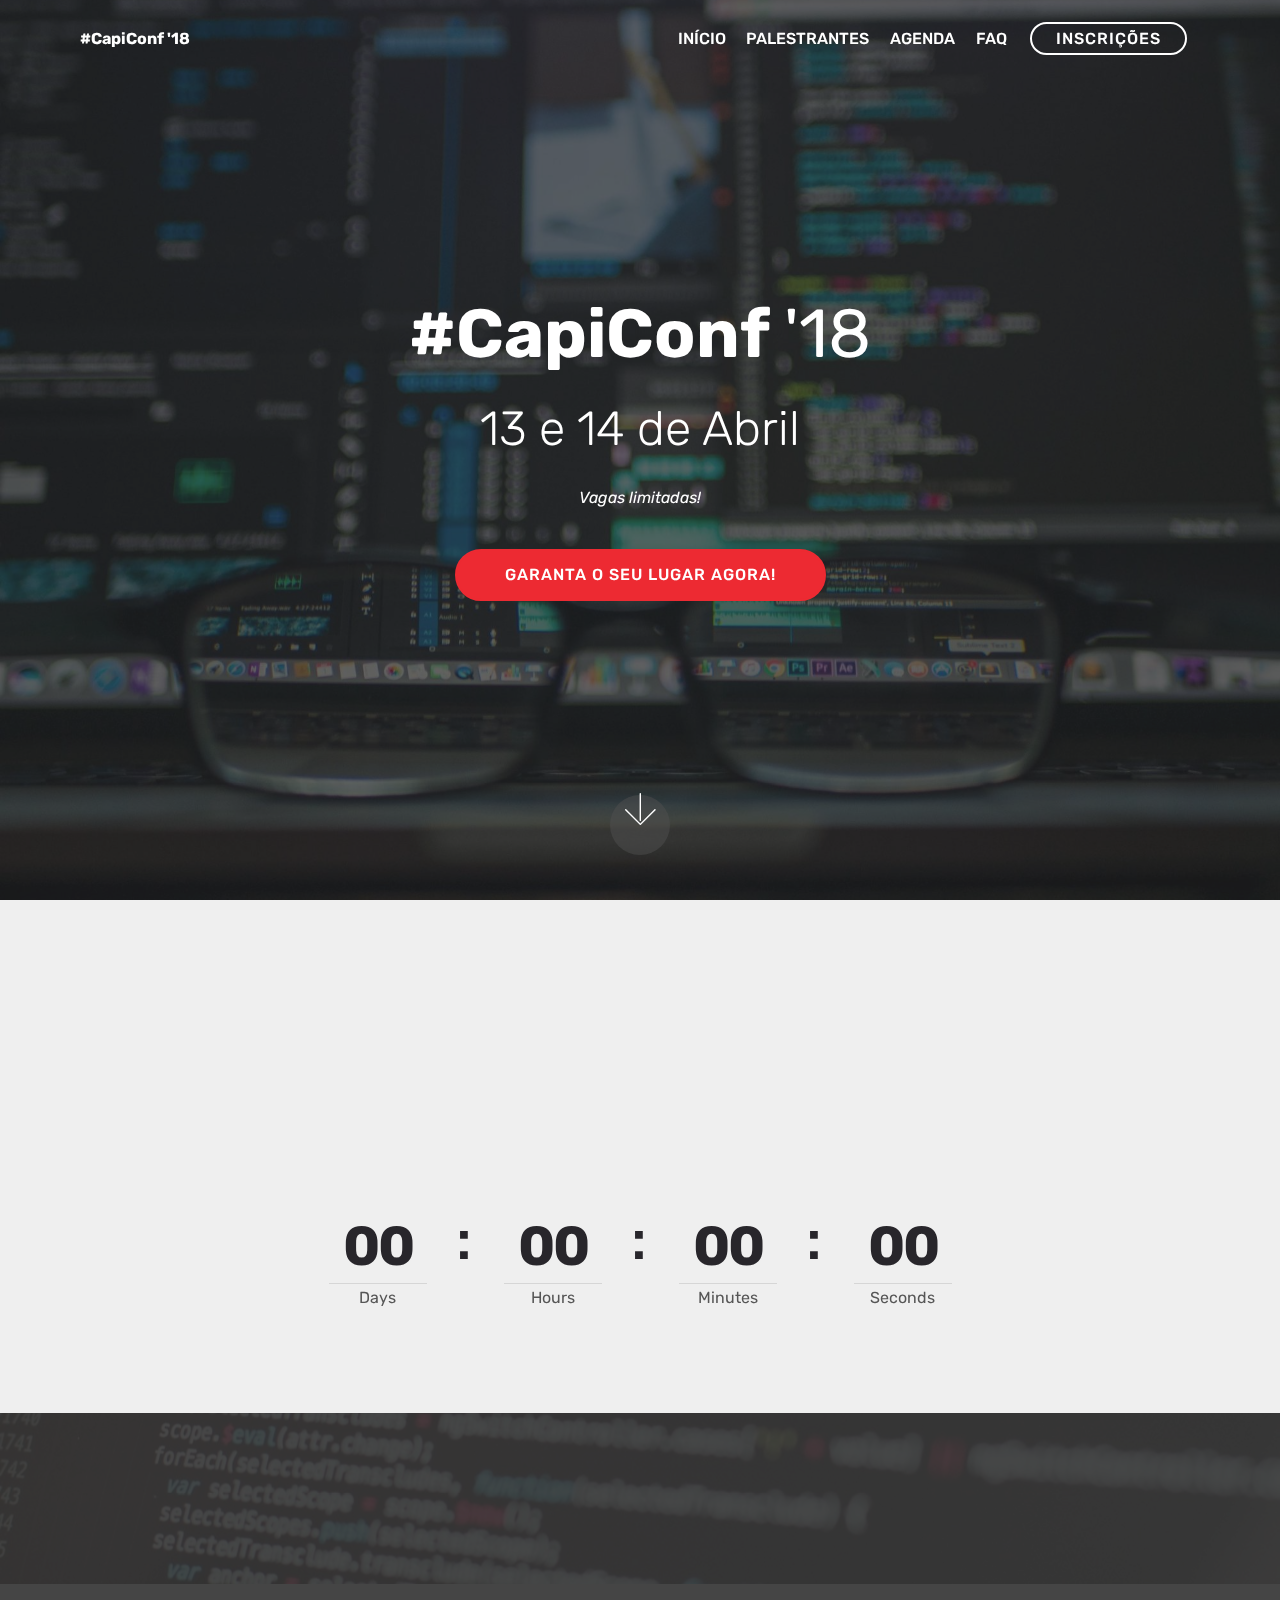
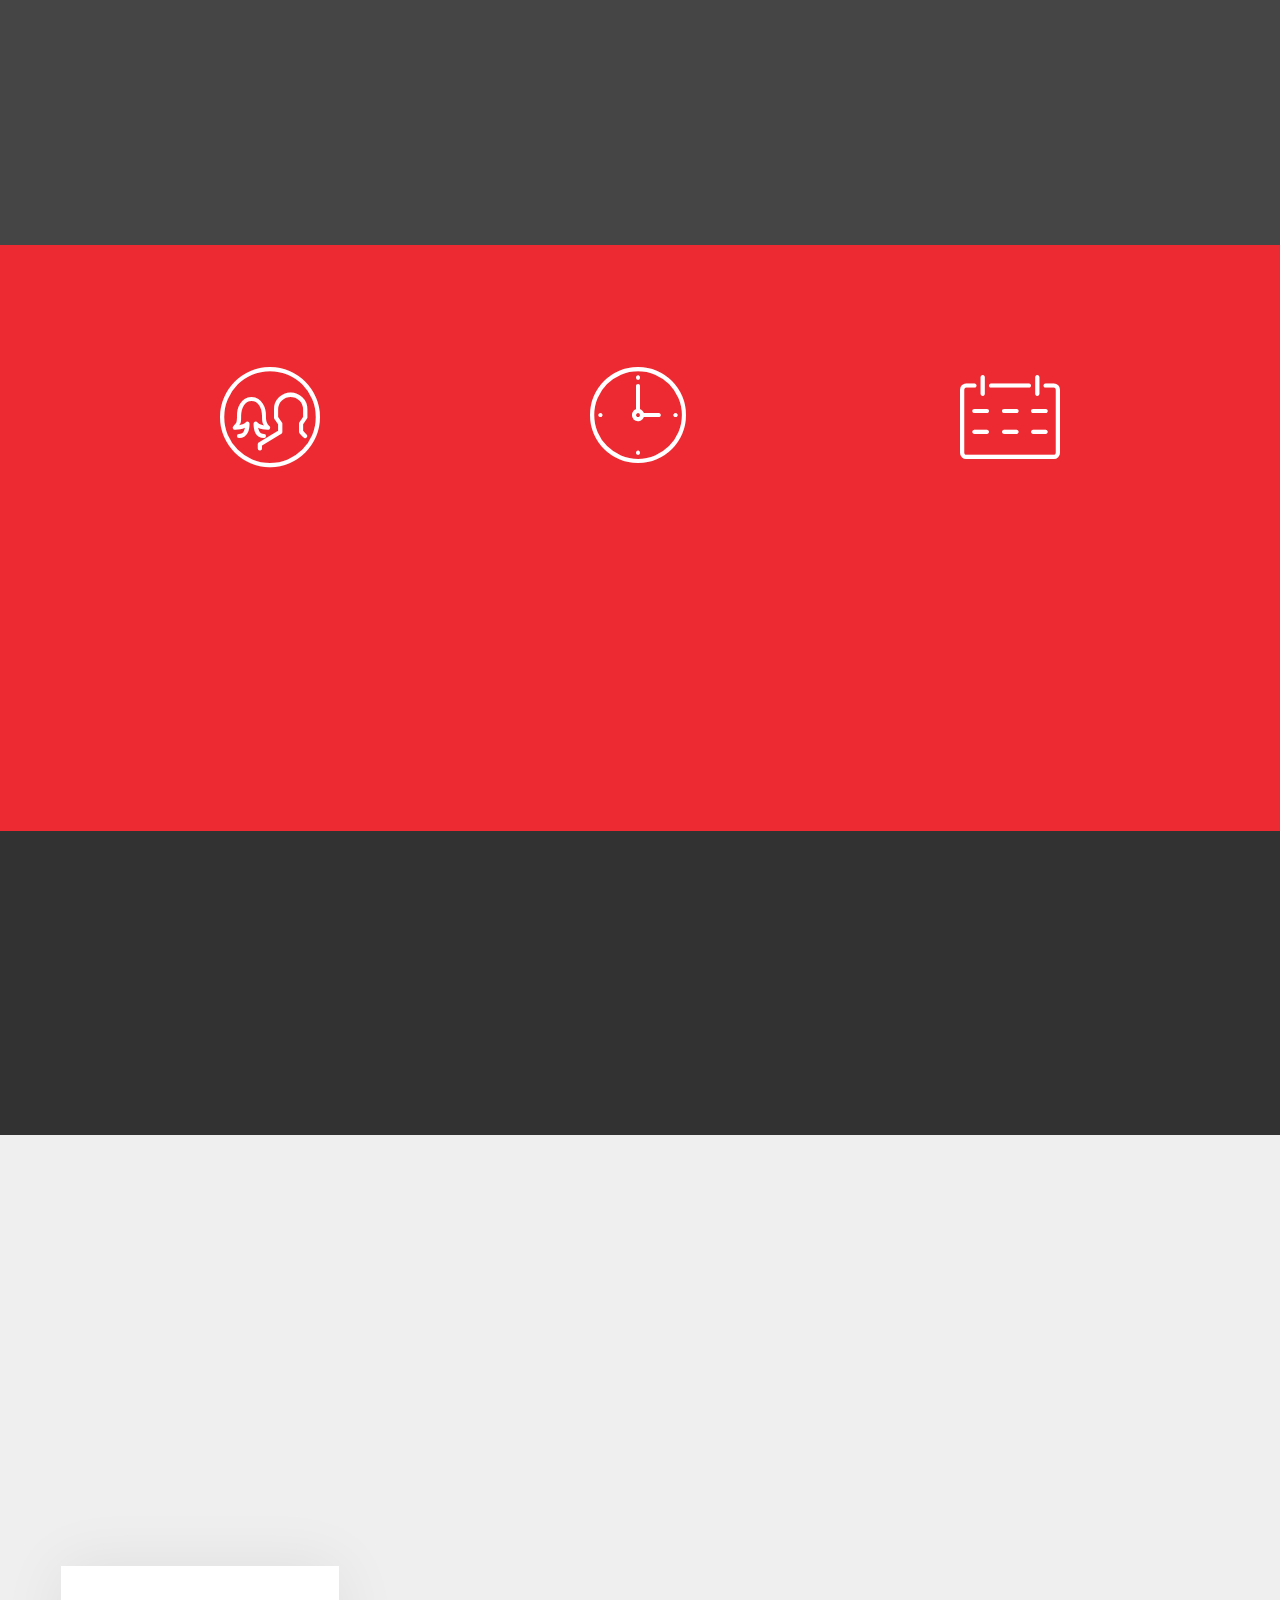
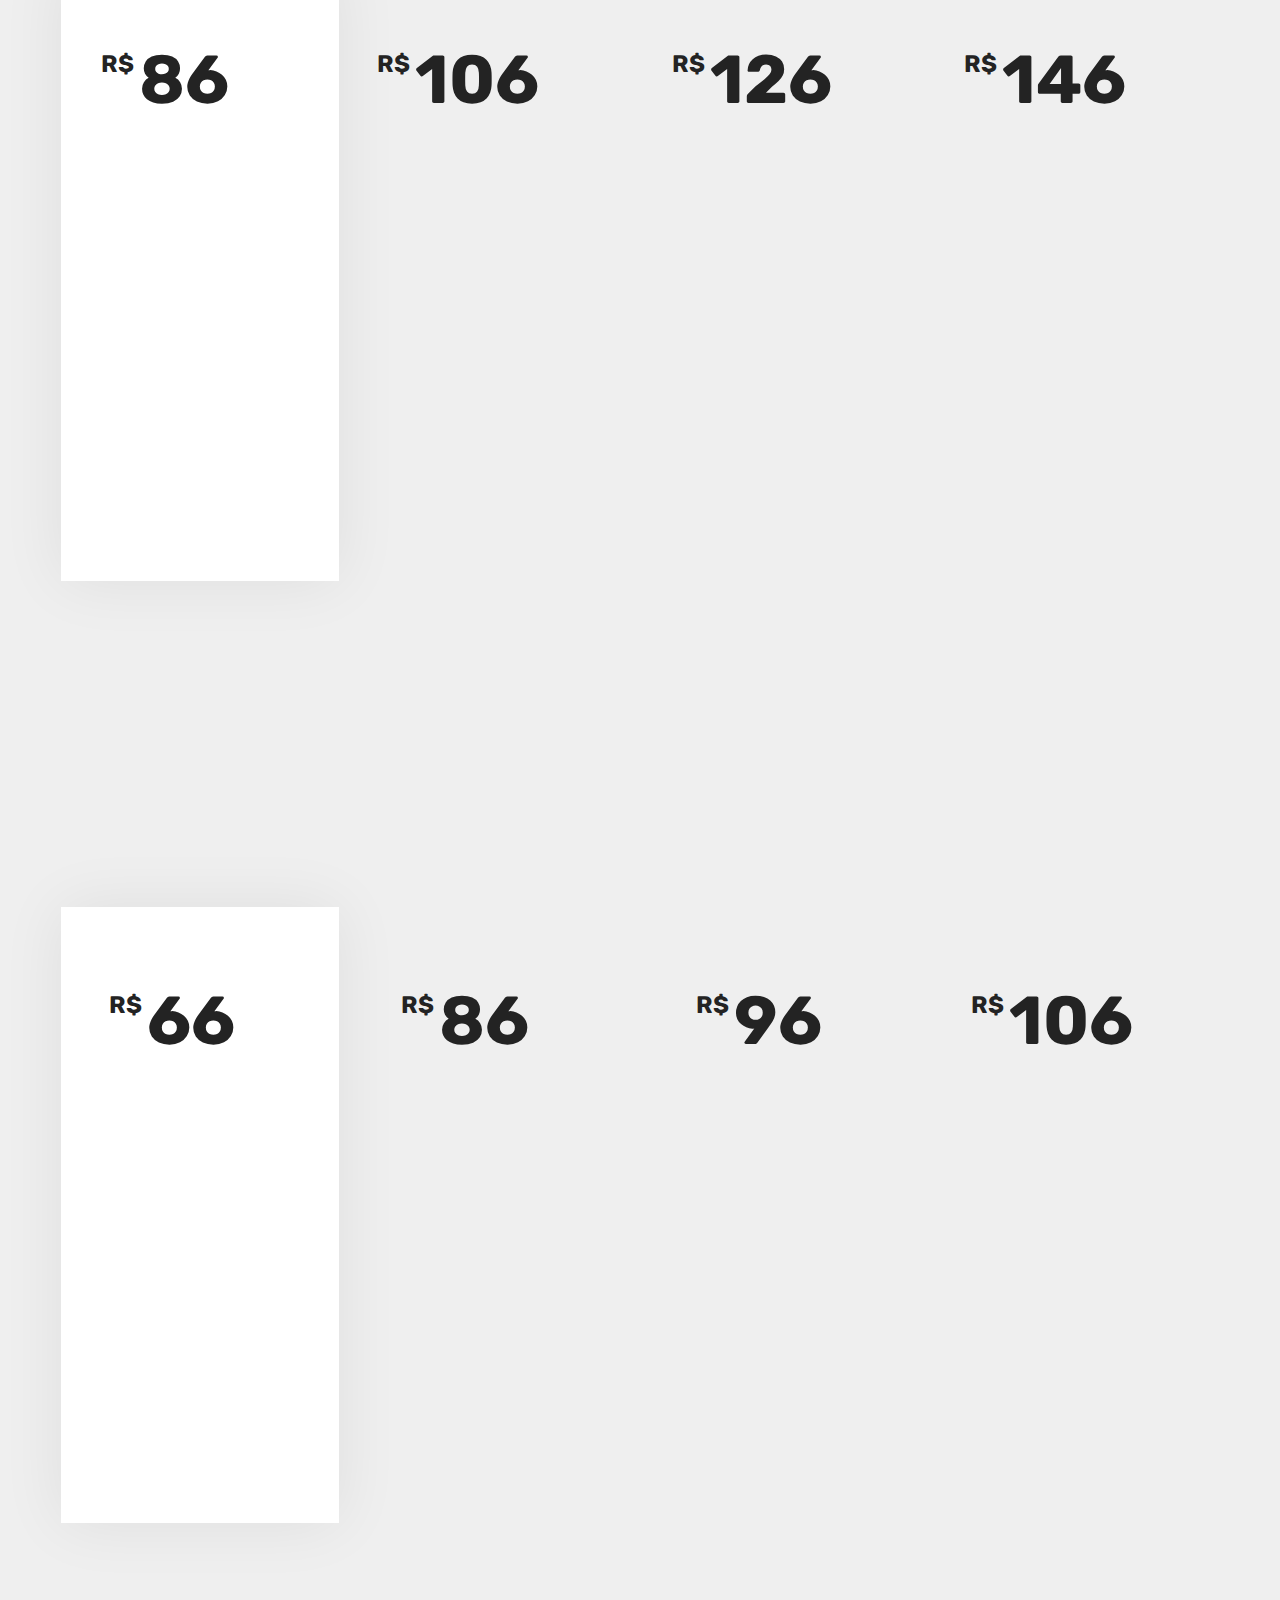
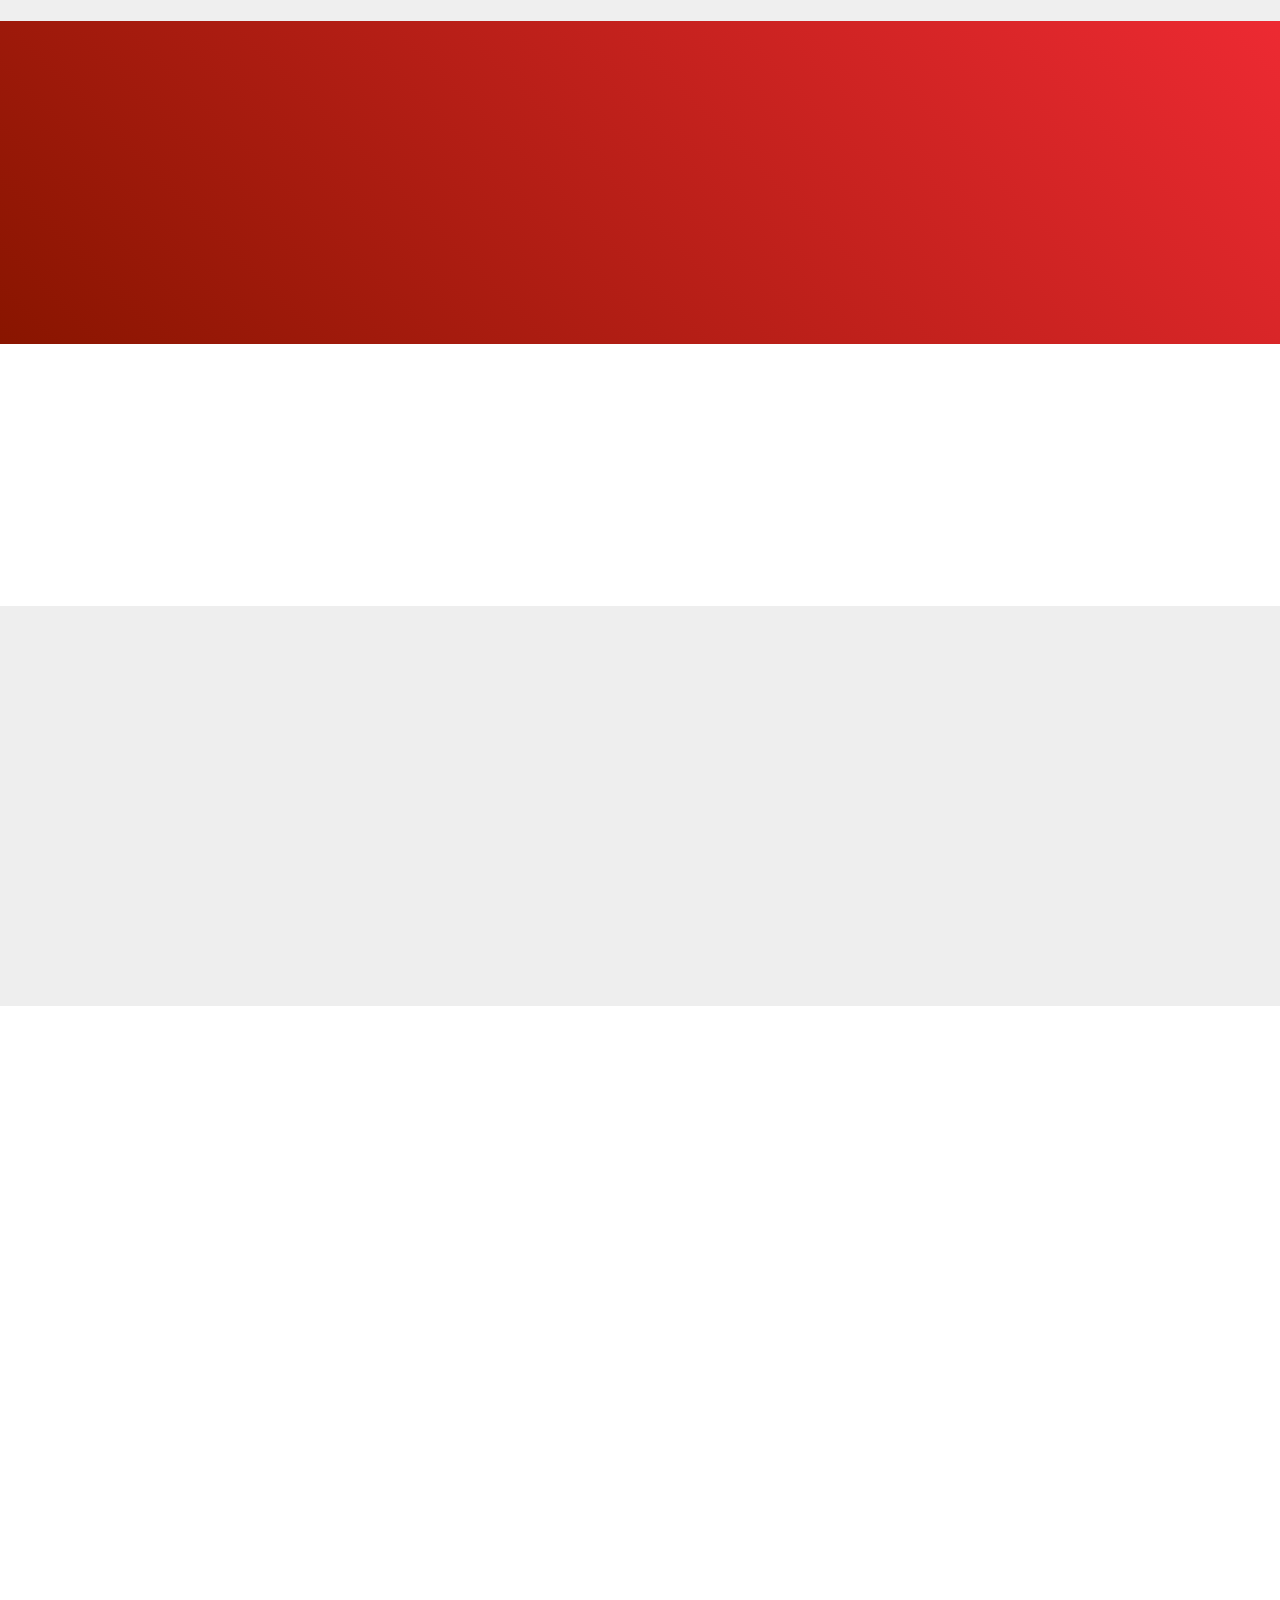
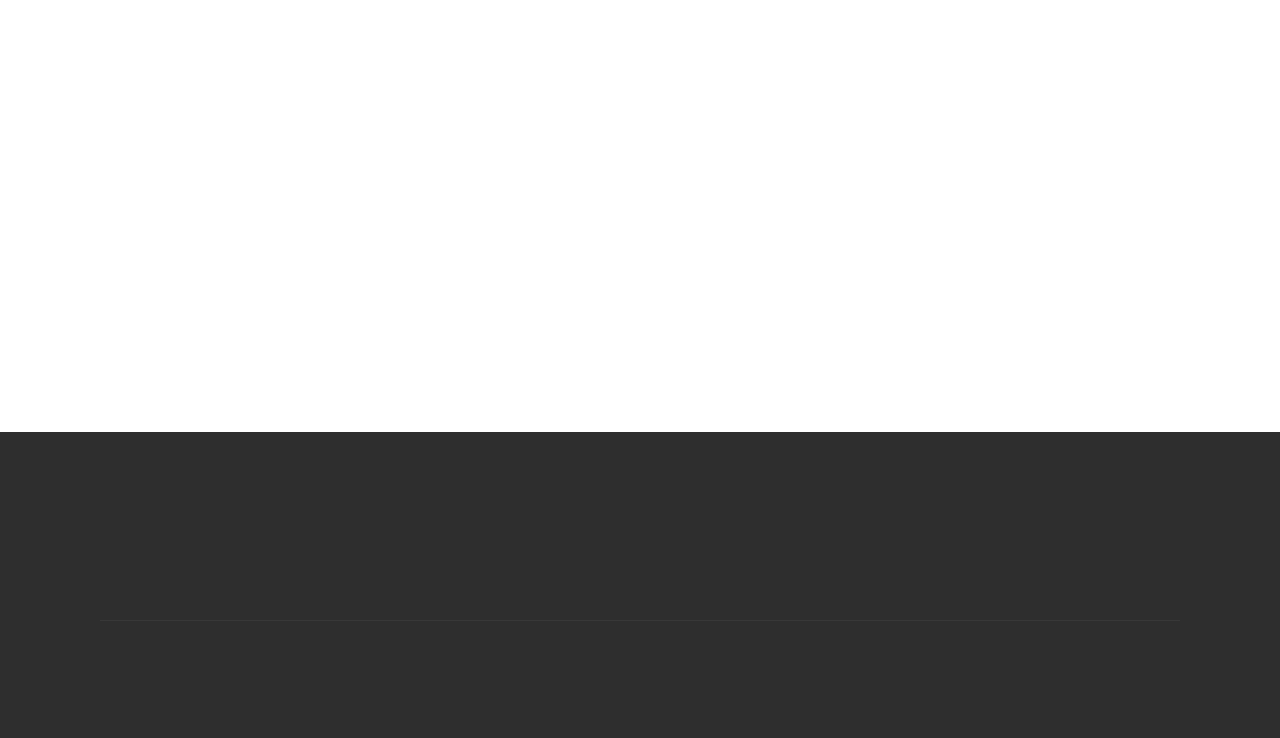
==== index.html @ 7ecebcb2 "v0" ====
<!DOCTYPE html>
<html >
<head>
  <!-- Site made with Mobirise Website Builder v4.5.4, https://mobirise.com -->
  <meta charset="UTF-8">
  <meta http-equiv="X-UA-Compatible" content="IE=edge">
  <meta name="generator" content="Mobirise v4.5.4, mobirise.com">
  <meta name="viewport" content="width=device-width, initial-scale=1, minimum-scale=1">
  <link rel="shortcut icon" href="assets/images/group-2-128x128.png" type="image/x-icon">
  <meta name="description" content="O maior encontro de desenvolvedores do Paraná.

O #CapiConf é um grande encontro de desenvolvedores e entusiastas de TI. O evento teve sua primeira edição em 2014* e desde então vem abordando os principais tópicos e temáticas de interesse das comunidades de TI.">
  <title>#CapiConf '18</title>
  <link rel="stylesheet" href="assets/web/assets/mobirise-icons/mobirise-icons.css">
  <link rel="stylesheet" href="assets/tether/tether.min.css">
  <link rel="stylesheet" href="assets/bootstrap/css/bootstrap.min.css">
  <link rel="stylesheet" href="assets/bootstrap/css/bootstrap-grid.min.css">
  <link rel="stylesheet" href="assets/bootstrap/css/bootstrap-reboot.min.css">
  <link rel="stylesheet" href="assets/dropdown/css/style.css">
  <link rel="stylesheet" href="assets/socicon/css/styles.css">
  <link rel="stylesheet" href="assets/animatecss/animate.min.css">
  <link rel="stylesheet" href="assets/theme/css/style.css">
  <link rel="stylesheet" href="assets/mobirise/css/mbr-additional.css" type="text/css">
  
  
  
</head>
<body>

<!-- Google Analytics -->
<!-- Global site tag (gtag.js) - Google Analytics -->
<script async src="https://www.googletagmanager.com/gtag/js?id=UA-92096831-1"></script>
<script>
  window.dataLayer = window.dataLayer || [];
  function gtag(){dataLayer.push(arguments);}
  gtag('js', new Date());

  gtag('config', 'UA-92096831-1');
</script>
<!-- /Google Analytics -->


<section class="menu cid-qGFRQpSacK" once="menu" id="menu1-x">

    

    <nav class="navbar navbar-expand beta-menu navbar-dropdown align-items-center navbar-fixed-top navbar-toggleable-sm bg-color transparent">
        <button class="navbar-toggler navbar-toggler-right" type="button" data-toggle="collapse" data-target="#navbarSupportedContent" aria-controls="navbarSupportedContent" aria-expanded="false" aria-label="Toggle navigation">
            <div class="hamburger">
                <span></span>
                <span></span>
                <span></span>
                <span></span>
            </div>
        </button>
        <div class="menu-logo">
            <div class="navbar-brand">
                
                <span class="navbar-caption-wrap"><a class="navbar-caption text-white display-4" href="index.html">
                        #CapiConf '18</a></span>
            </div>
        </div>
        <div class="collapse navbar-collapse" id="navbarSupportedContent">
            <ul class="navbar-nav nav-dropdown" data-app-modern-menu="true"><li class="nav-item">
                    <a class="nav-link link text-white display-4" href="index.html">
                        
                        INÍCIO</a>
                </li><li class="nav-item"><a class="nav-link link text-white display-4" href="palestrantes.html">
                        
                        PALESTRANTES</a></li><li class="nav-item"><a class="nav-link link text-white display-4" href="agenda.html">
                        
                        AGENDA</a></li><li class="nav-item"><a class="nav-link link text-white display-4" href="faq.html">
                        
                        FAQ</a></li></ul>
            <div class="navbar-buttons mbr-section-btn"><a class="btn btn-sm btn-white-outline display-4" href="index.html#content4-w">
                    
                    INSCRIÇÕES</a></div>
        </div>
    </nav>
</section>

<section class="engine"><a href="https://mobirise.co/o">bootstrap buttons</a></section><section class="cid-qGtAOF19Nb mbr-fullscreen mbr-parallax-background" id="header2-0">

    

    <div class="mbr-overlay" style="opacity: 0.7; background-color: rgb(35, 35, 35);"></div>

    <div class="container align-center">
        <div class="row justify-content-md-center">
            <div class="mbr-white col-md-10">
                <h1 class="mbr-section-title mbr-bold pb-3 mbr-fonts-style display-1">#CapiConf&nbsp;<span style="font-weight: normal;">'18</span></h1>
                <h3 class="mbr-section-subtitle align-center mbr-light pb-3 mbr-fonts-style display-2">13 e 14 de Abril</h3>
                <p class="mbr-text pb-3 mbr-fonts-style display-7"><em>Vagas limitadas!</em></p>
                <div class="mbr-section-btn"><a class="btn btn-md btn-secondary display-4" href="https://www.sympla.com.br/capiconf-18__233871" target="_blank">GARANTA O SEU LUGAR AGORA!</a></div>
            </div>
        </div>
    </div>
    <div class="mbr-arrow hidden-sm-down" aria-hidden="true">
        <a href="#next">
            <i class="mbri-down mbr-iconfont"></i>
        </a>
    </div>
</section>

<section class="countdown1 cid-qGzpA84Kud" id="countdown1-b">
    
    
    
    <div class="container ">
        <h2 class="mbr-section-title pb-3 align-center mbr-fonts-style display-2">O maior encontro de desenvolvedores  do Paraná</h2>
        <h3 class="mbr-section-subtitle align-center mbr-fonts-style display-5">O #CapiConf é um grande encontro de desenvolvedores e entusiastas de TI. O<div>evento teve sua primeira edição em 2014* e desde então vem abordando os</div><div>principais tópicos e temáticas de interesse das comunidades de TI.</div></h3>
        
    </div>
    <div class="container countdown-cont align-center">
        <div class="daysCountdown" title="Days"></div>
        <div class="hoursCountdown" title="Hours"></div> 
        <div class="minutesCountdown" title="Minutes"></div> 
        <div class="secondsCountdown" title="Seconds"></div>
        <div class="countdown pt-5 mt-2" data-due-date="2018/04/13"> 
        </div>
    </div>
</section>

<section class="header1 cid-qGC0WAw10S mbr-parallax-background" id="header1-k">

    

    <div class="mbr-overlay" style="opacity: 0.9; background-color: rgb(50, 50, 50);">
    </div>

    <div class="container">
        <div class="row justify-content-md-center">
            <div class="mbr-white col-md-10">
                <h1 class="mbr-section-title align-center mbr-bold pb-3 mbr-fonts-style display-1">
                    Conteúdo++
                </h1>
                
                <p class="mbr-text align-center pb-3 mbr-fonts-style display-5">Nos dias 13 e 14 de Abril, você vai participar de um super evento recheado de palestras com temas focados em Tecnologia, Web, Mobile, Cloud, Inteligência<br>Artificial, DevOps, IoT, Metodologias e Testes.</p>
                
            </div>
        </div>
    </div>

</section>

<section class="features8 cid-qGzpobJtEs" id="features8-6">

    

    

    <div class="container">
        <div class="media-container-row">

            <div class="card  col-12 col-md-6 col-lg-4">
                <div class="card-img">
                    <span class="mbr-iconfont mbri-users"></span>
                </div>
                <div class="card-box align-center">
                    <h4 class="card-title mbr-fonts-style display-1">
                        800</h4>
                    <p class="mbr-text mbr-fonts-style display-5">
                       Participantes</p>
                    
                </div>
            </div>

            <div class="card  col-12 col-md-6 col-lg-4">
                <div class="card-img">
                    <span class="mbr-iconfont mbri-clock"></span>
                </div>
                <div class="card-box align-center">
                    <h4 class="card-title mbr-fonts-style display-1">
                        756</h4>
                    <p class="mbr-text mbr-fonts-style display-5">
                       Minutos <br>de conteúdo</p>
                    
                </div>
            </div>

            <div class="card  col-12 col-md-6 col-lg-4">
                <div class="card-img">
                    <span class="mbr-iconfont mbri-calendar"></span>
                </div>
                <div class="card-box align-center">
                    <h4 class="card-title mbr-fonts-style display-1">
                        02</h4>
                    <p class="mbr-text mbr-fonts-style display-5">Dias</p>
                    
                </div>
            </div>

            
        </div>
    </div>
</section>

<section class="mbr-section info1 cid-qGFLfYaM9T" id="info1-t">

    

    
    <div class="container">
        <div class="row justify-content-center content-row">
            <div class="media-container-column title col-12 col-lg-7 col-md-6">
                <h3 class="mbr-section-subtitle align-left mbr-light pb-3 mbr-fonts-style display-5">Participe do C4P e seja um dos nossos</h3>
                <h2 class="align-left mbr-bold mbr-fonts-style display-2">ROCKSTARS SPEAKERS</h2>
            </div>
            <div class="media-container-column col-12 col-lg-3 col-md-4">
                <div class="mbr-section-btn align-right py-4"><a class="btn btn-primary display-4" href="http://bit.ly/capiconf-c4p-18" target="_blank">QUERO PALESTRAR</a></div>
            </div>
        </div>
    </div>
</section>

<section class="mbr-section content4 cid-qGFO2OakXW" id="content4-w">

    

    <div class="container">
        <div class="media-container-row">
            <div class="title col-12 col-md-8">
                <h2 class="align-center pb-3 mbr-fonts-style display-2">Inscreva-se</h2>
                <h3 class="mbr-section-subtitle align-center mbr-light mbr-fonts-style display-5">A inscrição garante acesso a toda conferência e coffee breaks, hospedagens e almoço não estão incluidos no preço da inscrição.</h3>
                
            </div>
        </div>
    </div>
</section>

<section class="mbr-section content4 cid-qGIZB5Z2lP" id="content4-26">

    

    <div class="container">
        <div class="media-container-row">
            <div class="title col-12 col-md-8">
                <h2 class="align-center pb-3 mbr-fonts-style display-1"><strong>Inscrições para os dois dias</strong></h2>
                
                
            </div>
        </div>
    </div>
</section>

<section class="cid-qGFNsimaWh" id="pricing-tables2-u">

    

    

    <div class="container">
        <div class="media-container-row">

            <div class="plan col-12 mx-2 my-2 justify-content-center favorite col-lg-3">
                <div class="plan-header text-center pt-5">
                    <h3 class="plan-title mbr-fonts-style display-5">
                        LOTE 00</h3>
                    <div class="plan-price">
                        <span class="price-value mbr-fonts-style display-5">R$
                        </span>
                        <span class="price-figure mbr-fonts-style display-1">
                            86</span>
                        <small class="price-term mbr-fonts-style display-7">dois dias</small>
                    </div>
                </div>
                <div class="plan-body">
                    <div class="plan-list align-center">
                        <ul class="list-group list-group-flush mbr-fonts-style display-7">
                            <li class="list-group-item"><span style="background-color: transparent; font-size: 1rem;"><em>15/01 até 15/02</em></span></li><li class="list-group-item"><span style="background-color: transparent; font-size: 1rem;"><strong>A inscrição inclui</strong></span></li><li class="list-group-item"><span style="background-color: transparent; font-size: 1rem;">Camiseta do evento</span></li><li class="list-group-item">4 Coffee breaks</li><li class="list-group-item">Certificado de participação</li><li class="list-group-item">Participação no sorteio de brides</li>
                        </ul>
                    </div>
                    <div class="mbr-section-btn text-center py-4 pb-5"><a href="https://www.sympla.com.br/capiconf-18__233871" class="btn btn-primary display-4">FAZER INSCRIÇÃO</a></div>
                </div>
            </div>

            <div class="plan col-12 mx-2 my-2 justify-content-center col-lg-3">
                <div class="plan-header text-center pt-5">
                    <h3 class="plan-title mbr-fonts-style display-5">
                        LOTE 01</h3>
                    <div class="plan-price">
                        <span class="price-value mbr-fonts-style display-5">R$
                        </span>
                        <span class="price-figure mbr-fonts-style display-1">
                            106</span>
                        <small class="price-term mbr-fonts-style display-7">
                            dois dias</small>
                    </div>
                </div>
                <div class="plan-body">
                    <div class="plan-list align-center">
                        <ul class="list-group list-group-flush mbr-fonts-style display-7">
                            <li class="list-group-item"><span style="background-color: transparent; color: rgb(50, 50, 50); font-size: 1rem;"><em>16/02 até 15/03</em></span></li><li class="list-group-item"><span style="background-color: transparent; color: rgb(50, 50, 50); font-size: 1rem;"><strong>A inscrição inclui</strong></span></li><li class="list-group-item"><span style="background-color: transparent; color: rgb(50, 50, 50); font-size: 1rem;">Camiseta do evento</span></li><li class="list-group-item">4 Coffee breaks</li><li class="list-group-item">Certificado de participação</li><li class="list-group-item">Participação no sorteio de brides</li>
                        </ul>
                    </div>
                    <div class="mbr-section-btn text-center py-4 pb-5"><a href="https://www.sympla.com.br/capiconf-18__233871" class="btn btn-primary-outline display-4">FAZER INSCRIÇÃO</a></div>
                </div>
            </div>

            <div class="plan col-12 mx-2 my-2 justify-content-center col-lg-3">
                <div class="plan-header text-center pt-5">
                    <h3 class="plan-title mbr-fonts-style display-5">
                        LOTE 02</h3>
                    <div class="plan-price">
                        <span class="price-value mbr-fonts-style display-5">R$
                        </span>
                        <span class="price-figure mbr-fonts-style display-1">
                            126</span>
                        <small class="price-term mbr-fonts-style display-7">dois dias</small>
                    </div>
                </div>
                <div class="plan-body">
                    <div class="plan-list align-center">
                        <ul class="list-group list-group-flush mbr-fonts-style display-7">
                            <li class="list-group-item"><span style="background-color: transparent; color: rgb(50, 50, 50); font-size: 1rem;"><em>16/03 até 31/03</em></span></li><li class="list-group-item"><span style="background-color: transparent; color: rgb(50, 50, 50); font-size: 1rem;"><strong>A inscrição inclui</strong></span></li><li class="list-group-item"><span style="background-color: transparent; color: rgb(50, 50, 50); font-size: 1rem;">Camiseta do evento</span></li><li class="list-group-item"><span style="background-color: transparent; color: rgb(50, 50, 50); font-size: 1rem;">4 Coffee breaks</span></li><li class="list-group-item">Certificado de participação</li><li class="list-group-item">Participação no sorteio de brides</li>
                        </ul>
                    </div>
                    <div class="mbr-section-btn text-center py-4 pb-5"><a href="https://www.sympla.com.br/capiconf-18__233871" class="btn btn-primary-outline display-4">FAZER INSCRIÇÃO</a></div>
                </div>
            </div>

            <div class="plan col-12 mx-2 my-2 justify-content-center col-lg-3">
                <div class="plan-header text-center pt-5">
                    <h3 class="plan-title mbr-fonts-style display-5">ÚLTIMO LOTE</h3>
                    <div class="plan-price">
                        <span class="price-value mbr-fonts-style display-5">R$
                        </span>
                        <span class="price-figure mbr-fonts-style display-1">
                            146</span>
                        <small class="price-term mbr-fonts-style display-7">dois dias</small>
                    </div>
                </div>
                <div class="plan-body">
                    <div class="plan-list align-center">
                        <ul class="list-group list-group-flush mbr-fonts-style display-7">
                            <li class="list-group-item"><span style="background-color: transparent; color: rgb(50, 50, 50); font-size: 1rem;"><em>01/04 até 06/04</em></span></li><li class="list-group-item"><span style="background-color: transparent; color: rgb(50, 50, 50); font-size: 1rem;"><strong>A inscrição inclui</strong></span></li><li class="list-group-item"><span style="background-color: transparent; color: rgb(50, 50, 50); font-size: 1rem;">Camiseta do evento</span></li><li class="list-group-item">4 Coffee breaks</li>
                            <li class="list-group-item">Certificado de participação</li>
                            <li class="list-group-item">Participação no sorteio de brides</li>
                        </ul>
                    </div>
                    <div class="mbr-section-btn text-center py-4 pb-5"><a href="https://www.sympla.com.br/capiconf-18__233871" class="btn btn-primary-outline display-4">FAZER INSCRIÇÃO</a></div>
                </div>
            </div>

        </div>
    </div>
</section>

<section class="mbr-section content4 cid-qGJ0VDVA50" id="content4-27">

    

    <div class="container">
        <div class="media-container-row">
            <div class="title col-12 col-md-8">
                <h2 class="align-center pb-3 mbr-fonts-style display-1"><strong>Inscrições um único dia</strong></h2>
                
                
            </div>
        </div>
    </div>
</section>

<section class="cid-qGJ1idwjav" id="pricing-tables2-28">

    

    

    <div class="container">
        <div class="media-container-row">

            <div class="plan col-12 mx-2 my-2 justify-content-center favorite col-lg-3">
                <div class="plan-header text-center pt-5">
                    <h3 class="plan-title mbr-fonts-style display-5">
                        LOTE 00</h3>
                    <div class="plan-price">
                        <span class="price-value mbr-fonts-style display-5">R$
                        </span>
                        <span class="price-figure mbr-fonts-style display-1">
                            66</span>
                        <small class="price-term mbr-fonts-style display-7">por dia</small>
                    </div>
                </div>
                <div class="plan-body">
                    <div class="plan-list align-center">
                        <ul class="list-group list-group-flush mbr-fonts-style display-7">
                            <li class="list-group-item"><span style="background-color: transparent; font-size: 1rem;"><em>15/01 até 15/02</em></span></li><li class="list-group-item"><span style="background-color: transparent; font-size: 1rem;"><strong>A inscrição inclui</strong></span></li><li class="list-group-item"><span style="background-color: transparent; font-size: 1rem;">Camiseta do evento</span></li><li class="list-group-item">4 Coffee breaks</li><li class="list-group-item">Certificado de participação</li><li class="list-group-item">Participação no sorteio de brides</li>
                        </ul>
                    </div>
                    <div class="mbr-section-btn text-center py-4 pb-5"><a href="https://www.sympla.com.br/capiconf-18__233871" class="btn btn-primary display-4">FAZER INSCRIÇÃO</a></div>
                </div>
            </div>

            <div class="plan col-12 mx-2 my-2 justify-content-center col-lg-3">
                <div class="plan-header text-center pt-5">
                    <h3 class="plan-title mbr-fonts-style display-5">
                        LOTE 01</h3>
                    <div class="plan-price">
                        <span class="price-value mbr-fonts-style display-5">R$
                        </span>
                        <span class="price-figure mbr-fonts-style display-1">
                            86</span>
                        <small class="price-term mbr-fonts-style display-7">
                            por dia</small>
                    </div>
                </div>
                <div class="plan-body">
                    <div class="plan-list align-center">
                        <ul class="list-group list-group-flush mbr-fonts-style display-7">
                            <li class="list-group-item"><span style="background-color: transparent; color: rgb(50, 50, 50); font-size: 1rem;"><em>16/02 até 15/03</em></span></li><li class="list-group-item"><span style="background-color: transparent; color: rgb(50, 50, 50); font-size: 1rem;"><strong>A inscrição inclui</strong></span></li><li class="list-group-item"><span style="background-color: transparent; color: rgb(50, 50, 50); font-size: 1rem;">Camiseta do evento</span></li><li class="list-group-item">4 Coffee breaks</li><li class="list-group-item">Certificado de participação</li><li class="list-group-item">Participação no sorteio de brides</li>
                        </ul>
                    </div>
                    <div class="mbr-section-btn text-center py-4 pb-5"><a href="https://www.sympla.com.br/capiconf-18__233871" class="btn btn-primary-outline display-4">FAZER INSCRIÇÃO</a></div>
                </div>
            </div>

            <div class="plan col-12 mx-2 my-2 justify-content-center col-lg-3">
                <div class="plan-header text-center pt-5">
                    <h3 class="plan-title mbr-fonts-style display-5">
                        LOTE 02</h3>
                    <div class="plan-price">
                        <span class="price-value mbr-fonts-style display-5">R$
                        </span>
                        <span class="price-figure mbr-fonts-style display-1">
                            96</span>
                        <small class="price-term mbr-fonts-style display-7">por dia</small>
                    </div>
                </div>
                <div class="plan-body">
                    <div class="plan-list align-center">
                        <ul class="list-group list-group-flush mbr-fonts-style display-7">
                            <li class="list-group-item"><span style="background-color: transparent; color: rgb(50, 50, 50); font-size: 1rem;"><em>16/03 até 31/03</em></span></li><li class="list-group-item"><span style="background-color: transparent; color: rgb(50, 50, 50); font-size: 1rem;"><strong>A inscrição inclui</strong></span></li><li class="list-group-item"><span style="background-color: transparent; color: rgb(50, 50, 50); font-size: 1rem;">Camiseta do evento</span></li><li class="list-group-item"><span style="background-color: transparent; color: rgb(50, 50, 50); font-size: 1rem;">4 Coffee breaks</span></li><li class="list-group-item">Certificado de participação</li><li class="list-group-item">Participação no sorteio de brides</li>
                        </ul>
                    </div>
                    <div class="mbr-section-btn text-center py-4 pb-5"><a href="https://www.sympla.com.br/capiconf-18__233871" class="btn btn-primary-outline display-4">FAZER INSCRIÇÃO</a></div>
                </div>
            </div>

            <div class="plan col-12 mx-2 my-2 justify-content-center col-lg-3">
                <div class="plan-header text-center pt-5">
                    <h3 class="plan-title mbr-fonts-style display-5">
                        ÚLTIMO LOTE</h3>
                    <div class="plan-price">
                        <span class="price-value mbr-fonts-style display-5">R$
                        </span>
                        <span class="price-figure mbr-fonts-style display-1">
                            106</span>
                        <small class="price-term mbr-fonts-style display-7">por dia</small>
                    </div>
                </div>
                <div class="plan-body">
                    <div class="plan-list align-center">
                        <ul class="list-group list-group-flush mbr-fonts-style display-7">
                            <li class="list-group-item"><span style="background-color: transparent; color: rgb(50, 50, 50); font-size: 1rem;"><em>01/04 até 06/04</em></span></li><li class="list-group-item"><span style="background-color: transparent; color: rgb(50, 50, 50); font-size: 1rem;"><strong>A inscrição inclui</strong></span></li><li class="list-group-item"><span style="background-color: transparent; color: rgb(50, 50, 50); font-size: 1rem;">Camiseta do evento</span></li><li class="list-group-item">4 Coffee breaks</li>
                            <li class="list-group-item">Certificado de participação</li>
                            <li class="list-group-item">Participação no sorteio de brides</li>
                        </ul>
                    </div>
                    <div class="mbr-section-btn text-center py-4 pb-5"><a href="https://www.sympla.com.br/capiconf-18__233871" class="btn btn-primary-outline display-4">FAZER INSCRIÇÃO</a></div>
                </div>
            </div>

        </div>
    </div>
</section>

<section class="mbr-section info2 cid-qGJ1MqdQSp" id="info2-29">

    

    

    <div class="container">
        <div class="row main justify-content-center">
            <div class="media-container-column col-12 col-lg-3 col-md-4">
                <div class="mbr-section-btn align-left py-4"><a class="btn btn-white-outline display-4" href="mailto:capivaracodes@gmail.com">
                    
                    ENTRE EM CONTATO</a></div>
            </div>
            <div class="media-container-column title col-12 col-lg-7 col-md-6">
                <h2 class="align-right mbr-bold mbr-white pb-3 mbr-fonts-style display-2">DESCONTO NA INSCRIÇÃO</h2>
                <h3 class="mbr-section-subtitle align-right mbr-light mbr-white mbr-fonts-style display-5">Entre em contato para descontos em inscrições em grupo (mais que 10) ou parcerias com comunidades.&nbsp;</h3>
            </div>
        </div>
    </div>
</section>

<section class="mbr-section content4 cid-qGC2dKqJSJ" id="content4-o">

    

    <div class="container">
        <div class="media-container-row">
            <div class="title col-12 col-md-8">
                <h2 class="align-center pb-3 mbr-fonts-style display-2">
                    Localização</h2>
                <h3 class="mbr-section-subtitle align-center mbr-light mbr-fonts-style display-5">
                    A conferencia vai ser realizada no auditório principal da FESP, localizado na Rua Dr. Faivre, 141</h3>
                
            </div>
        </div>
    </div>
</section>

<section class="map1 cid-qGzpOlnqCf" id="map1-e">

     

    <div class="google-map"><iframe frameborder="0" style="border:0" src="https://www.google.com/maps/embed/v1/place?key=AIzaSyA0Dx_boXQiwvdz8sJHoYeZNVTdoWONYkU&amp;q=place_id:ChIJzfqoJj7k3JQR-3bSh6W4FI0" allowfullscreen=""></iframe></div>
</section>

<section class="mbr-section content4 cid-qGC2hRwwMH" id="content4-p">

    

    <div class="container">
        <div class="media-container-row">
            <div class="title col-12 col-md-8">
                <h2 class="align-center pb-3 mbr-fonts-style display-2">Patrocinadores</h2>
                <h3 class="mbr-section-subtitle align-center mbr-light mbr-fonts-style display-5">
                    Empresas, comunidades e organizações <br>que apoiam o #CapiConf '18</h3>
                
            </div>
        </div>
    </div>
</section>

<section class="mbr-section content4 cid-qGFJYoLHHM" id="content4-s">

    

    <div class="container">
        <div class="media-container-row">
            <div class="title col-12 col-md-8">
                <h2 class="align-center pb-3 mbr-fonts-style display-2">
                    Gold</h2>
                
                
            </div>
        </div>
    </div>
</section>

<section class="features17 cid-qGC2sKce0y" id="features17-q">
    
    

    
    <div class="container-fluid">
        <div class="media-container-row">
            <div class="card p-3 col-12 col-md-6">
                <div class="card-wrapper">
                    <div class="card-img">
                        <a href="http://www.fesppr.edu.br/grupofesp/" target="_blank"><img src="assets/images/fesp-1240x860.jpg" alt="Mobirise" title=""></a>
                    </div>
                    <div class="card-box">
                        
                        
                    </div>
                </div>
            </div>

            

            

            
            
            
        </div>
    </div>
</section>

<section class="mbr-section content8 cid-qGC2vpSkKk" id="content8-r">

    

    <div class="container">
        <div class="media-container-row title">
            <div class="col-12 col-md-8">
                <div class="mbr-section-btn align-center"><a class="btn btn-primary display-4" href="http://bit.ly/apoiar-capiconf-18" target="_blank">QUERO APOIAR O EVENTO</a></div>
            </div>
        </div>
    </div>
</section>

<section class="cid-qGG3DWCQJU" id="footer1-1e">

    

    

    <div class="container">
        <div class="media-container-row content text-white">
            <div class="col-12 col-md-3">
                <div class="media-wrap">
                    
                        <img src="assets/images/logo-capi-conf-362x220.png" alt="Mobirise" title="">
                    
                </div>
            </div>
            <div class="col-12 col-md-3 mbr-fonts-style display-7">
                <h5 class="pb-3">#CapiConf '18</h5>
                <p class="mbr-text"><a href="page1.html" class="text-danger">FAQ</a><br><a href="page2.html" class="text-danger">Código de Conduta</a><br></p>
            </div>
            <div class="col-12 col-md-3 mbr-fonts-style display-7">
                <h5 class="pb-3">
                    Contato</h5>
                <p class="mbr-text"><a href="page1.html#form1-16" class="text-danger">capivaracodes@gmail.com</a></p>
            </div>
            <div class="col-12 col-md-3 mbr-fonts-style display-7">
                <h5 class="pb-3">
                    Parceiros</h5>
                <p class="mbr-text"><a href="http://bit.ly/apoiar-capiconf-18" target="_blank" class="text-danger">Media Kit</a></p>
            </div>
        </div>
        <div class="footer-lower">
            <div class="media-container-row">
                <div class="col-sm-12">
                    <hr>
                </div>
            </div>
            <div class="media-container-row mbr-white">
                <div class="col-sm-6 copyright">
                    <p class="mbr-text mbr-fonts-style display-7">
                        © Copyright 2018 #CapiConf - All Rights Reserved
                    </p>
                </div>
                <div class="col-md-6">
                    <div class="social-list align-right">
                        <div class="soc-item">
                            <a href="https://twitter.com/capiconf" target="_blank">
                                <span class="mbr-iconfont mbr-iconfont-social socicon-twitter socicon"></span>
                            </a>
                        </div>
                        <div class="soc-item">
                            <a href="https://www.facebook.com/CapiConf/" target="_blank">
                                <span class="mbr-iconfont mbr-iconfont-social socicon-facebook socicon"></span>
                            </a>
                        </div>
                        <div class="soc-item">
                            <a href="https://www.meetup.com/pt-BR/OpenDevCommunity/" target="_blank">
                                <span class="mbr-iconfont mbr-iconfont-social socicon-meetup socicon"></span>
                            </a>
                        </div>
                        
                        
                        
                    </div>
                </div>
            </div>
        </div>
    </div>
</section>


  <script src="assets/web/assets/jquery/jquery.min.js"></script>
  <script src="assets/popper/popper.min.js"></script>
  <script src="assets/tether/tether.min.js"></script>
  <script src="assets/bootstrap/js/bootstrap.min.js"></script>
  <script src="assets/smoothscroll/smooth-scroll.js"></script>
  <script src="assets/dropdown/js/script.min.js"></script>
  <script src="assets/viewportchecker/jquery.viewportchecker.js"></script>
  <script src="assets/parallax/jarallax.min.js"></script>
  <script src="assets/countdown/jquery.countdown.min.js"></script>
  <script src="assets/touchswipe/jquery.touch-swipe.min.js"></script>
  <script src="assets/theme/js/script.js"></script>
  
  
  <input name="animation" type="hidden">
  </body>
</html>
---- assets/web/assets/mobirise-icons/mobirise-icons.css ----
@font-face {
  font-family: 'MobiriseIcons';
  src:  url('mobirise-icons.eot?spat4u');
  src:  url('mobirise-icons.eot?spat4u#iefix') format('embedded-opentype'),
    url('mobirise-icons.ttf?spat4u') format('truetype'),
    url('mobirise-icons.woff?spat4u') format('woff'),
    url('mobirise-icons.svg?spat4u#MobiriseIcons') format('svg');
  font-weight: normal;
  font-style: normal;
}

[class^="mbri-"], [class*=" mbri-"] {
  /* use !important to prevent issues with browser extensions that change fonts */
  font-family: MobiriseIcons !important;
  speak: none;
  font-style: normal;
  font-weight: normal;
  font-variant: normal;
  text-transform: none;
  line-height: 1;

  /* Better Font Rendering =========== */
  -webkit-font-smoothing: antialiased;
  -moz-osx-font-smoothing: grayscale;
}

.mbri-add-submenu:before {
  content: "\e900";
}
.mbri-alert:before {
  content: "\e901";
}
.mbri-align-center:before {
  content: "\e902";
}
.mbri-align-justify:before {
  content: "\e903";
}
.mbri-align-left:before {
  content: "\e904";
}
.mbri-align-right:before {
  content: "\e905";
}
.mbri-android:before {
  content: "\e906";
}
.mbri-apple:before {
  content: "\e907";
}
.mbri-arrow-down:before {
  content: "\e908";
}
.mbri-arrow-next:before {
  content: "\e909";
}
.mbri-arrow-prev:before {
  content: "\e90a";
}
.mbri-arrow-up:before {
  content: "\e90b";
}
.mbri-bold:before {
  content: "\e90c";
}
.mbri-bookmark:before {
  content: "\e90d";
}
.mbri-bootstrap:before {
  content: "\e90e";
}
.mbri-briefcase:before {
  content: "\e90f";
}
.mbri-browse:before {
  content: "\e910";
}
.mbri-bulleted-list:before {
  content: "\e911";
}
.mbri-calendar:before {
  content: "\e912";
}
.mbri-camera:before {
  content: "\e913";
}
.mbri-cart-add:before {
  content: "\e914";
}
.mbri-cart-full:before {
  content: "\e915";
}
.mbri-cash:before {
  content: "\e916";
}
.mbri-change-style:before {
  content: "\e917";
}
.mbri-chat:before {
  content: "\e918";
}
.mbri-clock:before {
  content: "\e919";
}
.mbri-close:before {
  content: "\e91a";
}
.mbri-cloud:before {
  content: "\e91b";
}
.mbri-code:before {
  content: "\e91c";
}
.mbri-contact-form:before {
  content: "\e91d";
}
.mbri-credit-card:before {
  content: "\e91e";
}
.mbri-cursor-click:before {
  content: "\e91f";
}
.mbri-cust-feedback:before {
  content: "\e920";
}
.mbri-database:before {
  content: "\e921";
}
.mbri-delivery:before {
  content: "\e922";
}
.mbri-desktop:before {
  content: "\e923";
}
.mbri-devices:before {
  content: "\e924";
}
.mbri-down:before {
  content: "\e925";
}
.mbri-download:before {
  content: "\e989";
}
.mbri-drag-n-drop:before {
  content: "\e927";
}
.mbri-drag-n-drop2:before {
  content: "\e928";
}
.mbri-edit:before {
  content: "\e929";
}
.mbri-edit2:before {
  content: "\e92a";
}
.mbri-error:before {
  content: "\e92b";
}
.mbri-extension:before {
  content: "\e92c";
}
.mbri-features:before {
  content: "\e92d";
}
.mbri-file:before {
  content: "\e92e";
}
.mbri-flag:before {
  content: "\e92f";
}
.mbri-folder:before {
  content: "\e930";
}
.mbri-gift:before {
  content: "\e931";
}
.mbri-github:before {
  content: "\e932";
}
.mbri-globe:before {
  content: "\e933";
}
.mbri-globe-2:before {
  content: "\e934";
}
.mbri-growing-chart:before {
  content: "\e935";
}
.mbri-hearth:before {
  content: "\e936";
}
.mbri-help:before {
  content: "\e937";
}
.mbri-home:before {
  content: "\e938";
}
.mbri-hot-cup:before {
  content: "\e939";
}
.mbri-idea:before {
  content: "\e93a";
}
.mbri-image-gallery:before {
  content: "\e93b";
}
.mbri-image-slider:before {
  content: "\e93c";
}
.mbri-info:before {
  content: "\e93d";
}
.mbri-italic:before {
  content: "\e93e";
}
.mbri-key:before {
  content: "\e93f";
}
.mbri-laptop:before {
  content: "\e940";
}
.mbri-layers:before {
  content: "\e941";
}
.mbri-left-right:before {
  content: "\e942";
}
.mbri-left:before {
  content: "\e943";
}
.mbri-letter:before {
  content: "\e944";
}
.mbri-like:before {
  content: "\e945";
}
.mbri-link:before {
  content: "\e946";
}
.mbri-lock:before {
  content: "\e947";
}
.mbri-login:before {
  content: "\e948";
}
.mbri-logout:before {
  content: "\e949";
}
.mbri-magic-stick:before {
  content: "\e94a";
}
.mbri-map-pin:before {
  content: "\e94b";
}
.mbri-menu:before {
  content: "\e94c";
}
.mbri-mobile:before {
  content: "\e94d";
}
.mbri-mobile2:before {
  content: "\e94e";
}
.mbri-mobirise:before {
  content: "\e94f";
}
.mbri-more-horizontal:before {
  content: "\e950";
}
.mbri-more-vertical:before {
  content: "\e951";
}
.mbri-music:before {
  content: "\e952";
}
.mbri-new-file:before {
  content: "\e953";
}
.mbri-numbered-list:before {
  content: "\e954";
}
.mbri-opened-folder:before {
  content: "\e955";
}
.mbri-pages:before {
  content: "\e956";
}
.mbri-paper-plane:before {
  content: "\e957";
}
.mbri-paperclip:before {
  content: "\e958";
}
.mbri-photo:before {
  content: "\e959";
}
.mbri-photos:before {
  content: "\e95a";
}
.mbri-pin:before {
  content: "\e95b";
}
.mbri-play:before {
  content: "\e95c";
}
.mbri-plus:before {
  content: "\e95d";
}
.mbri-preview:before {
  content: "\e95e";
}
.mbri-print:before {
  content: "\e95f";
}
.mbri-protect:before {
  content: "\e960";
}
.mbri-question:before {
  content: "\e961";
}
.mbri-quote-left:before {
  content: "\e962";
}
.mbri-quote-right:before {
  content: "\e963";
}
.mbri-refresh:before {
  content: "\e964";
}
.mbri-responsive:before {
  content: "\e965";
}
.mbri-right:before {
  content: "\e966";
}
.mbri-rocket:before {
  content: "\e967";
}
.mbri-sad-face:before {
  content: "\e968";
}
.mbri-sale:before {
  content: "\e969";
}
.mbri-save:before {
  content: "\e96a";
}
.mbri-search:before {
  content: "\e96b";
}
.mbri-setting:before {
  content: "\e96c";
}
.mbri-setting2:before {
  content: "\e96d";
}
.mbri-setting3:before {
  content: "\e96e";
}
.mbri-share:before {
  content: "\e96f";
}
.mbri-shopping-bag:before {
  content: "\e970";
}
.mbri-shopping-basket:before {
  content: "\e971";
}
.mbri-shopping-cart:before {
  content: "\e972";
}
.mbri-sites:before {
  content: "\e973";
}
.mbri-smile-face:before {
  content: "\e974";
}
.mbri-speed:before {
  content: "\e975";
}
.mbri-star:before {
  content: "\e976";
}
.mbri-success:before {
  content: "\e977";
}
.mbri-sun:before {
  content: "\e978";
}
.mbri-sun2:before {
  content: "\e979";
}
.mbri-tablet:before {
  content: "\e97a";
}
.mbri-tablet-vertical:before {
  content: "\e97b";
}
.mbri-target:before {
  content: "\e97c";
}
.mbri-timer:before {
  content: "\e97d";
}
.mbri-to-ftp:before {
  content: "\e97e";
}
.mbri-to-local-drive:before {
  content: "\e97f";
}
.mbri-touch-swipe:before {
  content: "\e980";
}
.mbri-touch:before {
  content: "\e981";
}
.mbri-trash:before {
  content: "\e982";
}
.mbri-underline:before {
  content: "\e983";
}
.mbri-unlink:before {
  content: "\e984";
}
.mbri-unlock:before {
  content: "\e985";
}
.mbri-up-down:before {
  content: "\e986";
}
.mbri-up:before {
  content: "\e987";
}
.mbri-update:before {
  content: "\e988";
}
.mbri-upload:before {
 content: "\e926"; 
}
.mbri-user:before {
  content: "\e98a";
}
.mbri-user2:before {
  content: "\e98b";
}
.mbri-users:before {
  content: "\e98c";
}
.mbri-video:before {
  content: "\e98d";
}
.mbri-video-play:before {
  content: "\e98e";
}
.mbri-watch:before {
  content: "\e98f";
}
.mbri-website-theme:before {
  content: "\e990";
}
.mbri-wifi:before {
  content: "\e991";
}
.mbri-windows:before {
  content: "\e992";
}
.mbri-zoom-out:before {
  content: "\e993";
}
.mbri-redo:before {
  content: "\e994";
}
.mbri-undo:before {
  content: "\e995";
}
---- assets/dropdown/css/style.css ----
.navbar-dropdown {
  left: 0;
  padding: 0;
  position: absolute;
  right: 0;
  top: 0;
  transition: all 0.45s ease;
  z-index: 1030;
  background: #282828; }
  .navbar-dropdown .navbar-logo {
    margin-right: 0.8rem;
    transition: margin 0.3s ease-in-out;
    vertical-align: middle; }
    .navbar-dropdown .navbar-logo img {
      height: 3.125rem;
      transition: all 0.3s ease-in-out; }
    .navbar-dropdown .navbar-logo.mbr-iconfont {
      font-size: 3.125rem;
      line-height: 3.125rem; }
  .navbar-dropdown .navbar-caption {
    font-weight: 700;
    white-space: normal;
    vertical-align: -4px;
    line-height: 3.125rem !important; }
    .navbar-dropdown .navbar-caption, .navbar-dropdown .navbar-caption:hover {
      color: inherit;
      text-decoration: none; }
  .navbar-dropdown .mbr-iconfont + .navbar-caption {
    vertical-align: -1px; }
  .navbar-dropdown.navbar-fixed-top {
    position: fixed; }
  .navbar-dropdown .navbar-brand span {
    vertical-align: -4px; }
  .navbar-dropdown.bg-color.transparent {
    background: none; }
  .navbar-dropdown.navbar-short .navbar-brand {
    padding: 0.625rem 0; }
    .navbar-dropdown.navbar-short .navbar-brand span {
      vertical-align: -1px; }
  .navbar-dropdown.navbar-short .navbar-caption {
    line-height: 2.375rem !important;
    vertical-align: -2px; }
  .navbar-dropdown.navbar-short .navbar-logo {
    margin-right: 0.5rem; }
    .navbar-dropdown.navbar-short .navbar-logo img {
      height: 2.375rem; }
    .navbar-dropdown.navbar-short .navbar-logo.mbr-iconfont {
      font-size: 2.375rem;
      line-height: 2.375rem; }
  .navbar-dropdown.navbar-short .mbr-table-cell {
    height: 3.625rem; }
  .navbar-dropdown .navbar-close {
    left: 0.6875rem;
    position: fixed;
    top: 0.75rem;
    z-index: 1000; }
  .navbar-dropdown .hamburger-icon {
    content: "";
    display: inline-block;
    vertical-align: middle;
    width: 16px;
    -webkit-box-shadow: 0 -6px 0 1px #282828,0 0 0 1px #282828,0 6px 0 1px #282828;
    -moz-box-shadow: 0 -6px 0 1px #282828,0 0 0 1px #282828,0 6px 0 1px #282828;
    box-shadow: 0 -6px 0 1px #282828,0 0 0 1px #282828,0 6px 0 1px #282828; }

.dropdown-menu .dropdown-toggle[data-toggle="dropdown-submenu"]::after {
  border-bottom: 0.35em solid transparent;
  border-left: 0.35em solid;
  border-right: 0;
  border-top: 0.35em solid transparent;
  margin-left: 0.3rem; }

.dropdown-menu .dropdown-item:focus {
  outline: 0; }

.nav-dropdown {
  font-size: 0.75rem;
  font-weight: 500;
  height: auto !important; }
  .nav-dropdown .nav-btn {
    padding-left: 1rem; }
  .nav-dropdown .link {
    margin: .667em 1.667em;
    font-weight: 500;
    padding: 0;
    transition: color .2s ease-in-out; }
    .nav-dropdown .link.dropdown-toggle {
      margin-right: 2.583em; }
      .nav-dropdown .link.dropdown-toggle::after {
        margin-left: .25rem;
        border-top: 0.35em solid;
        border-right: 0.35em solid transparent;
        border-left: 0.35em solid transparent;
        border-bottom: 0; }
      .nav-dropdown .link.dropdown-toggle[aria-expanded="true"] {
        margin: 0;
        padding: 0.667em 3.263em  0.667em 1.667em; }
  .nav-dropdown .link::after,
  .nav-dropdown .dropdown-item::after {
    color: inherit; }
  .nav-dropdown .btn {
    font-size: 0.75rem;
    font-weight: 700;
    letter-spacing: 0;
    margin-bottom: 0;
    padding-left: 1.25rem;
    padding-right: 1.25rem; }
  .nav-dropdown .dropdown-menu {
    border-radius: 0;
    border: 0;
    left: 0;
    margin: 0;
    padding-bottom: 1.25rem;
    padding-top: 1.25rem;
    position: relative; }
  .nav-dropdown .dropdown-submenu {
    margin-left: 0.125rem;
    top: 0; }
  .nav-dropdown .dropdown-item {
    font-weight: 500;
    line-height: 2;
    padding: 0.3846em 4.615em 0.3846em 1.5385em;
    position: relative;
    transition: color .2s ease-in-out, background-color .2s ease-in-out; }
    .nav-dropdown .dropdown-item::after {
      margin-top: -0.3077em;
      position: absolute;
      right: 1.1538em;
      top: 50%; }
    .nav-dropdown .dropdown-item:focus, .nav-dropdown .dropdown-item:hover {
      background: none; }

@media (max-width: 767px) {
  .nav-dropdown.navbar-toggleable-sm {
    bottom: 0;
    display: none;
    left: 0;
    overflow-x: hidden;
    position: fixed;
    top: 0;
    transform: translateX(-100%);
    -ms-transform: translateX(-100%);
    -webkit-transform: translateX(-100%);
    width: 18.75rem;
    z-index: 999; } }
.nav-dropdown.navbar-toggleable-xl {
  bottom: 0;
  display: none;
  left: 0;
  overflow-x: hidden;
  position: fixed;
  top: 0;
  transform: translateX(-100%);
  -ms-transform: translateX(-100%);
  -webkit-transform: translateX(-100%);
  width: 18.75rem;
  z-index: 999; }

.nav-dropdown-sm {
  display: block !important;
  overflow-x: hidden;
  overflow: auto;
  padding-top: 3.875rem; }
  .nav-dropdown-sm::after {
    content: "";
    display: block;
    height: 3rem;
    width: 100%; }
  .nav-dropdown-sm.collapse.in ~ .navbar-close {
    display: block !important; }
  .nav-dropdown-sm.collapsing, .nav-dropdown-sm.collapse.in {
    transform: translateX(0);
    -ms-transform: translateX(0);
    -webkit-transform: translateX(0);
    transition: all 0.25s ease-out;
    -webkit-transition: all 0.25s ease-out;
    background: #282828; }
  .nav-dropdown-sm.collapsing[aria-expanded="false"] {
    transform: translateX(-100%);
    -ms-transform: translateX(-100%);
    -webkit-transform: translateX(-100%); }
  .nav-dropdown-sm .nav-item {
    display: block;
    margin-left: 0 !important;
    padding-left: 0; }
  .nav-dropdown-sm .link,
  .nav-dropdown-sm .dropdown-item {
    border-top: 1px dotted rgba(255, 255, 255, 0.1);
    font-size: 0.8125rem;
    line-height: 1.6;
    margin: 0 !important;
    padding: 0.875rem 2.4rem 0.875rem 1.5625rem !important;
    position: relative;
    white-space: normal; }
    .nav-dropdown-sm .link:focus, .nav-dropdown-sm .link:hover,
    .nav-dropdown-sm .dropdown-item:focus,
    .nav-dropdown-sm .dropdown-item:hover {
      background: rgba(0, 0, 0, 0.2) !important;
      color: #c0a375; }
  .nav-dropdown-sm .nav-btn {
    position: relative;
    padding: 1.5625rem 1.5625rem 0 1.5625rem; }
    .nav-dropdown-sm .nav-btn::before {
      border-top: 1px dotted rgba(255, 255, 255, 0.1);
      content: "";
      left: 0;
      position: absolute;
      top: 0;
      width: 100%; }
    .nav-dropdown-sm .nav-btn + .nav-btn {
      padding-top: 0.625rem; }
      .nav-dropdown-sm .nav-btn + .nav-btn::before {
        display: none; }
  .nav-dropdown-sm .btn {
    padding: 0.625rem 0; }
  .nav-dropdown-sm .dropdown-toggle[data-toggle="dropdown-submenu"]::after {
    margin-left: .25rem;
    border-top: 0.35em solid;
    border-right: 0.35em solid transparent;
    border-left: 0.35em solid transparent;
    border-bottom: 0; }
  .nav-dropdown-sm .dropdown-toggle[data-toggle="dropdown-submenu"][aria-expanded="true"]::after {
    border-top: 0;
    border-right: 0.35em solid transparent;
    border-left: 0.35em solid transparent;
    border-bottom: 0.35em solid; }
  .nav-dropdown-sm .dropdown-menu {
    margin: 0;
    padding: 0;
    position: relative;
    top: 0;
    left: 0;
    width: 100%;
    border: 0;
    float: none;
    border-radius: 0;
    background: none; }
  .nav-dropdown-sm .dropdown-submenu {
    left: 100%;
    margin-left: 0.125rem;
    margin-top: -1.25rem;
    top: 0; }

.navbar-toggleable-sm .nav-dropdown .dropdown-menu {
  position: absolute; }

.navbar-toggleable-sm .nav-dropdown .dropdown-submenu {
  left: 100%;
  margin-left: 0.125rem;
  margin-top: -1.25rem;
  top: 0; }

.navbar-toggleable-sm.opened .nav-dropdown .dropdown-menu {
  position: relative; }

.navbar-toggleable-sm.opened .nav-dropdown .dropdown-submenu {
  left: 0;
  margin-left: 00rem;
  margin-top: 0rem;
  top: 0; }

.is-builder .nav-dropdown.collapsing {
  transition: none !important; }

/*# sourceMappingURL=style.css.map */
---- assets/socicon/css/styles.css ----
@charset "UTF-8";

@font-face {
  font-family: "socicon";
  src:url("../fonts/socicon.eot");
  src:url("../fonts/socicon.eot?#iefix") format("embedded-opentype"),
    url("../fonts/socicon.woff") format("woff"),
    url("../fonts/socicon.ttf") format("truetype"),
    url("../fonts/socicon.svg#socicon") format("svg");
  font-weight: normal;
  font-style: normal;

}

[data-icon]:before {
  font-family: "socicon" !important;
  content: attr(data-icon);
  font-style: normal !important;
  font-weight: normal !important;
  font-variant: normal !important;
  text-transform: none !important;
  speak: none;
  line-height: 1;
  -webkit-font-smoothing: antialiased;
  -moz-osx-font-smoothing: grayscale;
}

[class^="socicon-"]:before,
[class*=" socicon-"]:before {
  font-family: "socicon" !important;
  font-style: normal !important;
  font-weight: normal !important;
  font-variant: normal !important;
  text-transform: none !important;
  speak: none;
  line-height: 1;
  -webkit-font-smoothing: antialiased;
  -moz-osx-font-smoothing: grayscale;
}

.socicon-modelmayhem:before {
  content: "\e000";
}
.socicon-mixcloud:before {
  content: "\e001";
}
.socicon-drupal:before {
  content: "\e002";
}
.socicon-swarm:before {
  content: "\e003";
}
.socicon-istock:before {
  content: "\e004";
}
.socicon-yammer:before {
  content: "\e005";
}
.socicon-ello:before {
  content: "\e006";
}
.socicon-stackoverflow:before {
  content: "\e007";
}
.socicon-persona:before {
  content: "\e008";
}
.socicon-triplej:before {
  content: "\e009";
}
.socicon-houzz:before {
  content: "\e00a";
}
.socicon-rss:before {
  content: "\e00b";
}
.socicon-paypal:before {
  content: "\e00c";
}
.socicon-odnoklassniki:before {
  content: "\e00d";
}
.socicon-airbnb:before {
  content: "\e00e";
}
.socicon-periscope:before {
  content: "\e00f";
}
.socicon-outlook:before {
  content: "\e010";
}
.socicon-coderwall:before {
  content: "\e011";
}
.socicon-tripadvisor:before {
  content: "\e012";
}
.socicon-appnet:before {
  content: "\e013";
}
.socicon-goodreads:before {
  content: "\e014";
}
.socicon-tripit:before {
  content: "\e015";
}
.socicon-lanyrd:before {
  content: "\e016";
}
.socicon-slideshare:before {
  content: "\e017";
}
.socicon-buffer:before {
  content: "\e018";
}
.socicon-disqus:before {
  content: "\e019";
}
.socicon-vkontakte:before {
  content: "\e01a";
}
.socicon-whatsapp:before {
  content: "\e01b";
}
.socicon-patreon:before {
  content: "\e01c";
}
.socicon-storehouse:before {
  content: "\e01d";
}
.socicon-pocket:before {
  content: "\e01e";
}
.socicon-mail:before {
  content: "\e01f";
}
.socicon-blogger:before {
  content: "\e020";
}
.socicon-technorati:before {
  content: "\e021";
}
.socicon-reddit:before {
  content: "\e022";
}
.socicon-dribbble:before {
  content: "\e023";
}
.socicon-stumbleupon:before {
  content: "\e024";
}
.socicon-digg:before {
  content: "\e025";
}
.socicon-envato:before {
  content: "\e026";
}
.socicon-behance:before {
  content: "\e027";
}
.socicon-delicious:before {
  content: "\e028";
}
.socicon-deviantart:before {
  content: "\e029";
}
.socicon-forrst:before {
  content: "\e02a";
}
.socicon-play:before {
  content: "\e02b";
}
.socicon-zerply:before {
  content: "\e02c";
}
.socicon-wikipedia:before {
  content: "\e02d";
}
.socicon-apple:before {
  content: "\e02e";
}
.socicon-flattr:before {
  content: "\e02f";
}
.socicon-github:before {
  content: "\e030";
}
.socicon-renren:before {
  content: "\e031";
}
.socicon-friendfeed:before {
  content: "\e032";
}
.socicon-newsvine:before {
  content: "\e033";
}
.socicon-identica:before {
  content: "\e034";
}
.socicon-bebo:before {
  content: "\e035";
}
.socicon-zynga:before {
  content: "\e036";
}
.socicon-steam:before {
  content: "\e037";
}
.socicon-xbox:before {
  content: "\e038";
}
.socicon-windows:before {
  content: "\e039";
}
.socicon-qq:before {
  content: "\e03a";
}
.socicon-douban:before {
  content: "\e03b";
}
.socicon-meetup:before {
  content: "\e03c";
}
.socicon-playstation:before {
  content: "\e03d";
}
.socicon-android:before {
  content: "\e03e";
}
.socicon-snapchat:before {
  content: "\e03f";
}
.socicon-twitter:before {
  content: "\e040";
}
.socicon-facebook:before {
  content: "\e041";
}
.socicon-googleplus:before {
  content: "\e042";
}
.socicon-pinterest:before {
  content: "\e043";
}
.socicon-foursquare:before {
  content: "\e044";
}
.socicon-yahoo:before {
  content: "\e045";
}
.socicon-skype:before {
  content: "\e046";
}
.socicon-yelp:before {
  content: "\e047";
}
.socicon-feedburner:before {
  content: "\e048";
}
.socicon-linkedin:before {
  content: "\e049";
}
.socicon-viadeo:before {
  content: "\e04a";
}
.socicon-xing:before {
  content: "\e04b";
}
.socicon-myspace:before {
  content: "\e04c";
}
.socicon-soundcloud:before {
  content: "\e04d";
}
.socicon-spotify:before {
  content: "\e04e";
}
.socicon-grooveshark:before {
  content: "\e04f";
}
.socicon-lastfm:before {
  content: "\e050";
}
.socicon-youtube:before {
  content: "\e051";
}
.socicon-vimeo:before {
  content: "\e052";
}
.socicon-dailymotion:before {
  content: "\e053";
}
.socicon-vine:before {
  content: "\e054";
}
.socicon-flickr:before {
  content: "\e055";
}
.socicon-500px:before {
  content: "\e056";
}
.socicon-wordpress:before {
  content: "\e058";
}
.socicon-tumblr:before {
  content: "\e059";
}
.socicon-twitch:before {
  content: "\e05a";
}
.socicon-8tracks:before {
  content: "\e05b";
}
.socicon-amazon:before {
  content: "\e05c";
}
.socicon-icq:before {
  content: "\e05d";
}
.socicon-smugmug:before {
  content: "\e05e";
}
.socicon-ravelry:before {
  content: "\e05f";
}
.socicon-weibo:before {
  content: "\e060";
}
.socicon-baidu:before {
  content: "\e061";
}
.socicon-angellist:before {
  content: "\e062";
}
.socicon-ebay:before {
  content: "\e063";
}
.socicon-imdb:before {
  content: "\e064";
}
.socicon-stayfriends:before {
  content: "\e065";
}
.socicon-residentadvisor:before {
  content: "\e066";
}
.socicon-google:before {
  content: "\e067";
}
.socicon-yandex:before {
  content: "\e068";
}
.socicon-sharethis:before {
  content: "\e069";
}
.socicon-bandcamp:before {
  content: "\e06a";
}
.socicon-itunes:before {
  content: "\e06b";
}
.socicon-deezer:before {
  content: "\e06c";
}
.socicon-telegram:before {
  content: "\e06e";
}
.socicon-openid:before {
  content: "\e06f";
}
.socicon-amplement:before {
  content: "\e070";
}
.socicon-viber:before {
  content: "\e071";
}
.socicon-zomato:before {
  content: "\e072";
}
.socicon-draugiem:before {
  content: "\e074";
}
.socicon-endomodo:before {
  content: "\e075";
}
.socicon-filmweb:before {
  content: "\e076";
}
.socicon-stackexchange:before {
  content: "\e077";
}
.socicon-wykop:before {
  content: "\e078";
}
.socicon-teamspeak:before {
  content: "\e079";
}
.socicon-teamviewer:before {
  content: "\e07a";
}
.socicon-ventrilo:before {
  content: "\e07b";
}
.socicon-younow:before {
  content: "\e07c";
}
.socicon-raidcall:before {
  content: "\e07d";
}
.socicon-mumble:before {
  content: "\e07e";
}
.socicon-medium:before {
  content: "\e06d";
}
.socicon-bebee:before {
  content: "\e07f";
}
.socicon-hitbox:before {
  content: "\e080";
}
.socicon-reverbnation:before {
  content: "\e081";
}
.socicon-formulr:before {
  content: "\e082";
}
.socicon-instagram:before {
  content: "\e057";
}
.socicon-battlenet:before {
  content: "\e083";
}
.socicon-chrome:before {
  content: "\e084";
}
.socicon-discord:before {
  content: "\e086";
}
.socicon-issuu:before {
  content: "\e087";
}
.socicon-macos:before {
  content: "\e088";
}
.socicon-firefox:before {
  content: "\e089";
}
.socicon-opera:before {
  content: "\e08d";
}
.socicon-keybase:before {
  content: "\e090";
}
.socicon-alliance:before {
  content: "\e091";
}
.socicon-livejournal:before {
  content: "\e092";
}
.socicon-googlephotos:before {
  content: "\e093";
}
.socicon-horde:before {
  content: "\e094";
}
.socicon-etsy:before {
  content: "\e095";
}
.socicon-zapier:before {
  content: "\e096";
}
.socicon-google-scholar:before {
  content: "\e097";
}
.socicon-researchgate:before {
  content: "\e098";
}
.socicon-wechat:before {
  content: "\e099";
}
.socicon-strava:before {
  content: "\e09a";
}
.socicon-line:before {
  content: "\e09b";
}
.socicon-lyft:before {
  content: "\e09c";
}
.socicon-uber:before {
  content: "\e09d";
}
.socicon-songkick:before {
  content: "\e09e";
}
.socicon-viewbug:before {
  content: "\e09f";
}
.socicon-googlegroups:before {
  content: "\e0a0";
}
.socicon-quora:before {
  content: "\e073";
}
.socicon-diablo:before {
  content: "\e085";
}
.socicon-blizzard:before {
  content: "\e0a1";
}
.socicon-hearthstone:before {
  content: "\e08b";
}
.socicon-heroes:before {
  content: "\e08a";
}
.socicon-overwatch:before {
  content: "\e08c";
}
.socicon-warcraft:before {
  content: "\e08e";
}
.socicon-starcraft:before {
  content: "\e08f";
}
.socicon-beam:before {
  content: "\e0a2";
}
.socicon-curse:before {
  content: "\e0a3";
}
.socicon-player:before {
  content: "\e0a4";
}
.socicon-streamjar:before {
  content: "\e0a5";
}
.socicon-nintendo:before {
  content: "\e0a6";
}
.socicon-hellocoton:before {
  content: "\e0a7";
}
---- assets/theme/css/style.css ----
/*!
 * Mobirise v4 theme (https://mobirise.com/)
 * Copyright 2017 Mobirise
 */
section {
  background-color: #eeeeee; }

section,
.container,
.container-fluid {
  position: relative;
  word-wrap: break-word; }

a.mbr-iconfont:hover {
  text-decoration: none; }

.article .lead p, .article .lead ul, .article .lead ol, .article .lead pre, .article .lead blockquote {
  margin-bottom: 0; }

a {
  font-style: normal;
  font-weight: 400;
  cursor: pointer; }
  a, a:hover {
    text-decoration: none; }

figure {
  margin-bottom: 0; }

body {
  color: #232323; }

h1, h2, h3, h4, h5, h6,
.h1, .h2, .h3, .h4, .h5, .h6,
.display-1, .display-2, .display-3, .display-4 {
  line-height: 1;
  word-break: break-word;
  word-wrap: break-word; }

b, strong {
  font-weight: bold; }

blockquote {
  padding: 10px 0 10px 20px;
  position: relative;
  border-left: 2px solid;
  border-color: #ff3366; }

input:-webkit-autofill, input:-webkit-autofill:hover, input:-webkit-autofill:focus, input:-webkit-autofill:active {
  transition-delay: 9999s;
  transition-property: background-color, color; }

textarea[type="hidden"] {
  display: none; }

body {
  position: relative; }

section {
  background-position: 50% 50%;
  background-repeat: no-repeat;
  background-size: cover; }
  section .mbr-background-video,
  section .mbr-background-video-preview {
    position: absolute;
    bottom: 0;
    left: 0;
    right: 0;
    top: 0; }

.hidden {
  visibility: hidden; }

.mbr-z-index20 {
  z-index: 20; }

/*! Base colors */
.mbr-white {
  color: #ffffff; }

.mbr-black {
  color: #000000; }

.mbr-bg-white {
  background-color: #ffffff; }

.mbr-bg-black {
  background-color: #000000; }

/*! Text-aligns */
.align-left {
  text-align: left; }

.align-center {
  text-align: center; }

.align-right {
  text-align: right; }

@media (max-width: 767px) {
  .align-left, .align-center, .align-right, .mbr-section-btn, .mbr-section-title {
    text-align: center; } }
/*! Font-weight  */
.mbr-light {
  font-weight: 300; }

.mbr-regular {
  font-weight: 400; }

.mbr-semibold {
  font-weight: 500; }

.mbr-bold {
  font-weight: 700; }

/*! Media  */
.media-size-item {
  -webkit-flex: 1 1 auto;
  -moz-flex: 1 1 auto;
  -ms-flex: 1 1 auto;
  -o-flex: 1 1 auto;
  flex: 1 1 auto; }

.media-content {
  -webkit-flex-basis: 100%;
  flex-basis: 100%; }

.media-container-row {
  display: -ms-flexbox;
  display: -webkit-flex;
  display: flex;
  -webkit-flex-direction: row;
  -ms-flex-direction: row;
  flex-direction: row;
  -webkit-flex-wrap: wrap;
  -ms-flex-wrap: wrap;
  flex-wrap: wrap;
  -webkit-justify-content: center;
  -ms-flex-pack: center;
  justify-content: center;
  -webkit-align-content: center;
  -ms-flex-line-pack: center;
  align-content: center;
  -webkit-align-items: start;
  -ms-flex-align: start;
  align-items: start; }
  .media-container-row .media-size-item {
    width: 400px; }

.media-container-column {
  display: -ms-flexbox;
  display: -webkit-flex;
  display: flex;
  -webkit-flex-direction: column;
  -ms-flex-direction: column;
  flex-direction: column;
  -webkit-flex-wrap: wrap;
  -ms-flex-wrap: wrap;
  flex-wrap: wrap;
  -webkit-justify-content: center;
  -ms-flex-pack: center;
  justify-content: center;
  -webkit-align-content: center;
  -ms-flex-line-pack: center;
  align-content: center;
  -webkit-align-items: stretch;
  -ms-flex-align: stretch;
  align-items: stretch; }
  .media-container-column > * {
    width: 100%; }

@media (min-width: 992px) {
  .media-container-row {
    -webkit-flex-wrap: nowrap;
    -ms-flex-wrap: nowrap;
    flex-wrap: nowrap; } }
figure {
  overflow: hidden; }

figure[mbr-media-size] {
  transition: width 0.1s; }

.mbr-figure img, .mbr-figure iframe {
  display: block;
  width: 100%; }

.card {
  background-color: transparent;
  border: none; }

.card-img {
  text-align: center;
  flex-shrink: 0; }

.media {
  max-width: 100%;
  margin: 0 auto; }

.mbr-figure {
  -ms-flex-item-align: center;
  -ms-grid-row-align: center;
  -webkit-align-self: center;
  align-self: center; }

.media-container > div {
  max-width: 100%; }

.mbr-figure img, .card-img img {
  width: 100%; }

@media (max-width: 991px) {
  .media-size-item {
    width: auto !important; }

  .media {
    width: auto; }

  .mbr-figure {
    width: 100% !important; } }
/*! Buttons */
.mbr-section-btn {
  margin-left: -.25rem;
  margin-right: -.25rem;
  font-size: 0; }

nav .mbr-section-btn {
  margin-left: 0rem;
  margin-right: 0rem; }

/*! Btn icon margin */
.btn .mbr-iconfont, .btn.btn-sm .mbr-iconfont {
  cursor: pointer;
  margin-right: 0.5rem; }

.btn.btn-md .mbr-iconfont, .btn.btn-md .mbr-iconfont {
  margin-right: 0.8rem; }

.mbr-regular {
  font-weight: 400; }

.mbr-semibold {
  font-weight: 500; }

.mbr-bold {
  font-weight: 700; }

[type="submit"] {
  -webkit-appearance: none; }

/*! Full-screen */
.mbr-fullscreen .mbr-overlay {
  min-height: 100vh; }

.mbr-fullscreen {
  display: flex;
  display: -webkit-flex;
  display: -moz-flex;
  display: -ms-flex;
  display: -o-flex;
  align-items: center;
  -webkit-align-items: center;
  min-height: 100vh;
  padding-top: 3rem;
  padding-bottom: 3rem; }

/*! Map */
.map {
  height: 25rem;
  position: relative; }
  .map iframe {
    width: 100%;
    height: 100%; }

/* Form */
.form-asterisk {
  font-family: initial;
  position: absolute;
  top: -2px;
  font-weight: normal; }

/*! Scroll to top arrow */
.mbr-arrow-up {
  bottom: 25px;
  right: 90px;
  position: fixed;
  text-align: right;
  z-index: 5000;
  color: #ffffff;
  font-size: 32px;
  transform: rotate(180deg);
  -webkit-transform: rotate(180deg); }

.mbr-arrow-up a {
  background: rgba(0, 0, 0, 0.2);
  border-radius: 3px;
  color: #fff;
  display: inline-block;
  height: 60px;
  width: 60px;
  outline-style: none !important;
  position: relative;
  text-decoration: none;
  transition: all .3s ease-in-out;
  cursor: pointer;
  text-align: center; }
  .mbr-arrow-up a:hover {
    background-color: rgba(0, 0, 0, 0.4); }
  .mbr-arrow-up a i {
    line-height: 60px; }

.mbr-arrow-up-icon {
  display: block;
  color: #fff; }

.mbr-arrow-up-icon::before {
  content: "\203a";
  display: inline-block;
  font-family: serif;
  font-size: 32px;
  line-height: 1;
  font-style: normal;
  position: relative;
  top: 6px;
  left: -4px;
  -webkit-transform: rotate(-90deg);
  transform: rotate(-90deg); }

/*! Arrow Down */
.mbr-arrow {
  position: absolute;
  bottom: 45px;
  left: 50%;
  width: 60px;
  height: 60px;
  cursor: pointer;
  background-color: rgba(80, 80, 80, 0.5);
  border-radius: 50%;
  -webkit-transform: translateX(-50%);
  transform: translateX(-50%); }
  .mbr-arrow > a {
    display: inline-block;
    text-decoration: none;
    outline-style: none;
    -webkit-animation: arrowdown 1.7s ease-in-out infinite;
    animation: arrowdown 1.7s ease-in-out infinite; }
    .mbr-arrow > a > i {
      position: absolute;
      top: -2px;
      left: 15px;
      font-size: 2rem; }

@keyframes arrowdown {
  0% {
    transform: translateY(0px);
    -webkit-transform: translateY(0px); }
  50% {
    transform: translateY(-5px);
    -webkit-transform: translateY(-5px); }
  100% {
    transform: translateY(0px);
    -webkit-transform: translateY(0px); } }
@-webkit-keyframes arrowdown {
  0% {
    transform: translateY(0px);
    -webkit-transform: translateY(0px); }
  50% {
    transform: translateY(-5px);
    -webkit-transform: translateY(-5px); }
  100% {
    transform: translateY(0px);
    -webkit-transform: translateY(0px); } }
@media (max-width: 500px) {
  .mbr-arrow-up {
    left: 50%;
    right: auto;
    transform: translateX(-50%) rotate(180deg);
    -webkit-transform: translateX(-50%) rotate(180deg); } }
/*Gradients animation*/
@keyframes gradient-animation {
  from {
    background-position: 0% 100%;
    animation-timing-function: ease-in-out; }
  to {
    background-position: 100% 0%;
    animation-timing-function: ease-in-out; } }
@-webkit-keyframes gradient-animation {
  from {
    background-position: 0% 100%;
    animation-timing-function: ease-in-out; }
  to {
    background-position: 100% 0%;
    animation-timing-function: ease-in-out; } }
.bg-gradient {
  background-size: 200% 200%;
  animation: gradient-animation 5s infinite alternate;
  -webkit-animation: gradient-animation 5s infinite alternate; }

.menu .navbar-brand {
  display: -webkit-flex; }
  .menu .navbar-brand span {
    display: flex;
    display: -webkit-flex; }
  .menu .navbar-brand .navbar-caption-wrap {
    display: -webkit-flex; }
  .menu .navbar-brand .navbar-logo img {
    display: -webkit-flex; }
@media (min-width: 768px) and (max-width: 991px) {
  .menu .navbar-toggleable-sm .navbar-nav {
    display: -webkit-box;
    display: -webkit-flex;
    display: -ms-flexbox; } }
@media (min-width: 992px) {
  .menu .navbar-nav.nav-dropdown {
    display: -webkit-flex; }
  .menu .navbar-toggleable-sm .navbar-collapse {
    display: -webkit-flex !important; } }

/*# sourceMappingURL=style.css.map */
.engine {
	position: absolute;
	text-indent: -2400px;
	text-align: center;
	padding: 0;
	top: 0;
	left: -2400px;
}
---- assets/mobirise/css/mbr-additional.css ----
@import url(https://fonts.googleapis.com/css?family=Rubik:300,300i,400,400i,500,500i,700,700i,900,900i);





body {
  font-style: normal;
  line-height: 1.5;
}
.mbr-section-title {
  font-style: normal;
  line-height: 1.2;
}
.mbr-section-subtitle {
  line-height: 1.3;
}
.mbr-text {
  font-style: normal;
  line-height: 1.6;
}
.display-1 {
  font-family: 'Rubik', sans-serif;
  font-size: 4.25rem;
}
.display-1 > .mbr-iconfont {
  font-size: 6.8rem;
}
.display-2 {
  font-family: 'Rubik', sans-serif;
  font-size: 3rem;
}
.display-2 > .mbr-iconfont {
  font-size: 4.8rem;
}
.display-4 {
  font-family: 'Rubik', sans-serif;
  font-size: 1rem;
}
.display-4 > .mbr-iconfont {
  font-size: 1.6rem;
}
.display-5 {
  font-family: 'Rubik', sans-serif;
  font-size: 1.5rem;
}
.display-5 > .mbr-iconfont {
  font-size: 2.4rem;
}
.display-7 {
  font-family: 'Rubik', sans-serif;
  font-size: 1rem;
}
.display-7 > .mbr-iconfont {
  font-size: 1.6rem;
}
/* ---- Fluid typography for mobile devices ---- */
/* 1.4 - font scale ratio ( bootstrap == 1.42857 ) */
/* 100vw - current viewport width */
/* (48 - 20)  48 == 48rem == 768px, 20 == 20rem == 320px(minimal supported viewport) */
/* 0.65 - min scale variable, may vary */
@media (max-width: 768px) {
  .display-1 {
    font-size: 3.4rem;
    font-size: calc( 2.1374999999999997rem + (4.25 - 2.1374999999999997) * ((100vw - 20rem) / (48 - 20)));
    line-height: calc( 1.4 * (2.1374999999999997rem + (4.25 - 2.1374999999999997) * ((100vw - 20rem) / (48 - 20))));
  }
  .display-2 {
    font-size: 2.4rem;
    font-size: calc( 1.7rem + (3 - 1.7) * ((100vw - 20rem) / (48 - 20)));
    line-height: calc( 1.4 * (1.7rem + (3 - 1.7) * ((100vw - 20rem) / (48 - 20))));
  }
  .display-4 {
    font-size: 0.8rem;
    font-size: calc( 1rem + (1 - 1) * ((100vw - 20rem) / (48 - 20)));
    line-height: calc( 1.4 * (1rem + (1 - 1) * ((100vw - 20rem) / (48 - 20))));
  }
  .display-5 {
    font-size: 1.2rem;
    font-size: calc( 1.175rem + (1.5 - 1.175) * ((100vw - 20rem) / (48 - 20)));
    line-height: calc( 1.4 * (1.175rem + (1.5 - 1.175) * ((100vw - 20rem) / (48 - 20))));
  }
}
/* Buttons */
.btn {
  font-weight: 500;
  border-width: 2px;
  font-style: normal;
  letter-spacing: 1px;
  margin: .4rem .8rem;
  white-space: normal;
  -webkit-transition: all 0.3s ease-in-out;
  -moz-transition: all 0.3s ease-in-out;
  transition: all 0.3s ease-in-out;
  padding: 1rem 3rem;
  border-radius: 3px;
  display: inline-flex;
  align-items: center;
  justify-content: center;
  word-break: break-word;
}
.btn-sm {
  font-weight: 500;
  letter-spacing: 1px;
  -webkit-transition: all 0.3s ease-in-out;
  -moz-transition: all 0.3s ease-in-out;
  transition: all 0.3s ease-in-out;
  padding: 0.6rem 1.5rem;
  border-radius: 3px;
}
.btn-md {
  font-weight: 500;
  letter-spacing: 1px;
  margin: .4rem .8rem !important;
  -webkit-transition: all 0.3s ease-in-out;
  -moz-transition: all 0.3s ease-in-out;
  transition: all 0.3s ease-in-out;
  padding: 1rem 3rem;
  border-radius: 3px;
}
.btn-lg {
  font-weight: 500;
  letter-spacing: 1px;
  margin: .4rem .8rem !important;
  -webkit-transition: all 0.3s ease-in-out;
  -moz-transition: all 0.3s ease-in-out;
  transition: all 0.3s ease-in-out;
  padding: 1.2rem 3.2rem;
  border-radius: 3px;
}
.bg-primary {
  background-color: #ed2a32 !important;
}
.bg-success {
  background-color: #f7ed4a !important;
}
.bg-info {
  background-color: #82786e !important;
}
.bg-warning {
  background-color: #879a9f !important;
}
.bg-danger {
  background-color: #ffffff !important;
}
.btn-primary,
.btn-primary:active {
  background-color: #ed2a32;
  border-color: #ed2a32;
  color: #ffffff;
}
.btn-primary:hover,
.btn-primary:focus,
.btn-primary.focus,
.btn-primary.active {
  color: #ffffff;
  background-color: #bb1017;
  border-color: #bb1017;
}
.btn-primary.disabled,
.btn-primary:disabled {
  color: #ffffff !important;
  background-color: #bb1017 !important;
  border-color: #bb1017 !important;
}
.btn-secondary,
.btn-secondary:active {
  background-color: #ed2a32;
  border-color: #ed2a32;
  color: #ffffff;
}
.btn-secondary:hover,
.btn-secondary:focus,
.btn-secondary.focus,
.btn-secondary.active {
  color: #ffffff;
  background-color: #bb1017;
  border-color: #bb1017;
}
.btn-secondary.disabled,
.btn-secondary:disabled {
  color: #ffffff !important;
  background-color: #bb1017 !important;
  border-color: #bb1017 !important;
}
.btn-info,
.btn-info:active {
  background-color: #82786e;
  border-color: #82786e;
  color: #ffffff;
}
.btn-info:hover,
.btn-info:focus,
.btn-info.focus,
.btn-info.active {
  color: #ffffff;
  background-color: #59524b;
  border-color: #59524b;
}
.btn-info.disabled,
.btn-info:disabled {
  color: #ffffff !important;
  background-color: #59524b !important;
  border-color: #59524b !important;
}
.btn-success,
.btn-success:active {
  background-color: #f7ed4a;
  border-color: #f7ed4a;
  color: #3f3c03;
}
.btn-success:hover,
.btn-success:focus,
.btn-success.focus,
.btn-success.active {
  color: #3f3c03;
  background-color: #eadd0a;
  border-color: #eadd0a;
}
.btn-success.disabled,
.btn-success:disabled {
  color: #3f3c03 !important;
  background-color: #eadd0a !important;
  border-color: #eadd0a !important;
}
.btn-warning,
.btn-warning:active {
  background-color: #879a9f;
  border-color: #879a9f;
  color: #ffffff;
}
.btn-warning:hover,
.btn-warning:focus,
.btn-warning.focus,
.btn-warning.active {
  color: #ffffff;
  background-color: #617479;
  border-color: #617479;
}
.btn-warning.disabled,
.btn-warning:disabled {
  color: #ffffff !important;
  background-color: #617479 !important;
  border-color: #617479 !important;
}
.btn-danger,
.btn-danger:active {
  background-color: #ffffff;
  border-color: #ffffff;
  color: #808080;
}
.btn-danger:hover,
.btn-danger:focus,
.btn-danger.focus,
.btn-danger.active {
  color: #808080;
  background-color: #d9d9d9;
  border-color: #d9d9d9;
}
.btn-danger.disabled,
.btn-danger:disabled {
  color: #808080 !important;
  background-color: #d9d9d9 !important;
  border-color: #d9d9d9 !important;
}
.btn-white {
  color: #333333 !important;
}
.btn-white,
.btn-white:active {
  background-color: #ffffff;
  border-color: #ffffff;
  color: #808080;
}
.btn-white:hover,
.btn-white:focus,
.btn-white.focus,
.btn-white.active {
  color: #808080;
  background-color: #d9d9d9;
  border-color: #d9d9d9;
}
.btn-white.disabled,
.btn-white:disabled {
  color: #808080 !important;
  background-color: #d9d9d9 !important;
  border-color: #d9d9d9 !important;
}
.btn-black,
.btn-black:active {
  background-color: #333333;
  border-color: #333333;
  color: #ffffff;
}
.btn-black:hover,
.btn-black:focus,
.btn-black.focus,
.btn-black.active {
  color: #ffffff;
  background-color: #0d0d0d;
  border-color: #0d0d0d;
}
.btn-black.disabled,
.btn-black:disabled {
  color: #ffffff !important;
  background-color: #0d0d0d !important;
  border-color: #0d0d0d !important;
}
.btn-primary-outline,
.btn-primary-outline:active {
  background: none;
  border-color: #a30e14;
  color: #a30e14;
}
.btn-primary-outline:hover,
.btn-primary-outline:focus,
.btn-primary-outline.focus,
.btn-primary-outline.active {
  color: #ffffff;
  background-color: #ed2a32;
  border-color: #ed2a32;
}
.btn-primary-outline.disabled,
.btn-primary-outline:disabled {
  color: #ffffff !important;
  background-color: #ed2a32 !important;
  border-color: #ed2a32 !important;
}
.btn-secondary-outline,
.btn-secondary-outline:active {
  background: none;
  border-color: #a30e14;
  color: #a30e14;
}
.btn-secondary-outline:hover,
.btn-secondary-outline:focus,
.btn-secondary-outline.focus,
.btn-secondary-outline.active {
  color: #ffffff;
  background-color: #ed2a32;
  border-color: #ed2a32;
}
.btn-secondary-outline.disabled,
.btn-secondary-outline:disabled {
  color: #ffffff !important;
  background-color: #ed2a32 !important;
  border-color: #ed2a32 !important;
}
.btn-info-outline,
.btn-info-outline:active {
  background: none;
  border-color: #4b453f;
  color: #4b453f;
}
.btn-info-outline:hover,
.btn-info-outline:focus,
.btn-info-outline.focus,
.btn-info-outline.active {
  color: #ffffff;
  background-color: #82786e;
  border-color: #82786e;
}
.btn-info-outline.disabled,
.btn-info-outline:disabled {
  color: #ffffff !important;
  background-color: #82786e !important;
  border-color: #82786e !important;
}
.btn-success-outline,
.btn-success-outline:active {
  background: none;
  border-color: #d2c609;
  color: #d2c609;
}
.btn-success-outline:hover,
.btn-success-outline:focus,
.btn-success-outline.focus,
.btn-success-outline.active {
  color: #3f3c03;
  background-color: #f7ed4a;
  border-color: #f7ed4a;
}
.btn-success-outline.disabled,
.btn-success-outline:disabled {
  color: #3f3c03 !important;
  background-color: #f7ed4a !important;
  border-color: #f7ed4a !important;
}
.btn-warning-outline,
.btn-warning-outline:active {
  background: none;
  border-color: #55666b;
  color: #55666b;
}
.btn-warning-outline:hover,
.btn-warning-outline:focus,
.btn-warning-outline.focus,
.btn-warning-outline.active {
  color: #ffffff;
  background-color: #879a9f;
  border-color: #879a9f;
}
.btn-warning-outline.disabled,
.btn-warning-outline:disabled {
  color: #ffffff !important;
  background-color: #879a9f !important;
  border-color: #879a9f !important;
}
.btn-danger-outline,
.btn-danger-outline:active {
  background: none;
  border-color: #cccccc;
  color: #cccccc;
}
.btn-danger-outline:hover,
.btn-danger-outline:focus,
.btn-danger-outline.focus,
.btn-danger-outline.active {
  color: #808080;
  background-color: #ffffff;
  border-color: #ffffff;
}
.btn-danger-outline.disabled,
.btn-danger-outline:disabled {
  color: #808080 !important;
  background-color: #ffffff !important;
  border-color: #ffffff !important;
}
.btn-black-outline,
.btn-black-outline:active {
  background: none;
  border-color: #000000;
  color: #000000;
}
.btn-black-outline:hover,
.btn-black-outline:focus,
.btn-black-outline.focus,
.btn-black-outline.active {
  color: #ffffff;
  background-color: #333333;
  border-color: #333333;
}
.btn-black-outline.disabled,
.btn-black-outline:disabled {
  color: #ffffff !important;
  background-color: #333333 !important;
  border-color: #333333 !important;
}
.btn-white-outline,
.btn-white-outline:active,
.btn-white-outline.active {
  background: none;
  border-color: #ffffff;
  color: #ffffff;
}
.btn-white-outline:hover,
.btn-white-outline:focus,
.btn-white-outline.focus {
  color: #333333;
  background-color: #ffffff;
  border-color: #ffffff;
}
.text-primary {
  color: #ed2a32 !important;
}
.text-secondary {
  color: #ed2a32 !important;
}
.text-success {
  color: #f7ed4a !important;
}
.text-info {
  color: #82786e !important;
}
.text-warning {
  color: #879a9f !important;
}
.text-danger {
  color: #ffffff !important;
}
.text-white {
  color: #ffffff !important;
}
.text-black {
  color: #000000 !important;
}
a.text-primary:hover,
a.text-primary:focus {
  color: #a30e14 !important;
}
a.text-secondary:hover,
a.text-secondary:focus {
  color: #a30e14 !important;
}
a.text-success:hover,
a.text-success:focus {
  color: #d2c609 !important;
}
a.text-info:hover,
a.text-info:focus {
  color: #4b453f !important;
}
a.text-warning:hover,
a.text-warning:focus {
  color: #55666b !important;
}
a.text-danger:hover,
a.text-danger:focus {
  color: #cccccc !important;
}
a.text-white:hover,
a.text-white:focus {
  color: #b3b3b3 !important;
}
a.text-black:hover,
a.text-black:focus {
  color: #4d4d4d !important;
}
.alert-success {
  background-color: #70c770;
}
.alert-info {
  background-color: #82786e;
}
.alert-warning {
  background-color: #879a9f;
}
.alert-danger {
  background-color: #ffffff;
}
.mbr-section-btn a.btn:not(.btn-form) {
  border-radius: 100px;
}
.mbr-section-btn a.btn:not(.btn-form):hover {
  box-shadow: 0 10px 40px 0 rgba(0, 0, 0, 0.2);
}
.mbr-gallery-filter li a {
  border-radius: 100px !important;
}
.mbr-gallery-filter li.active .btn {
  background-color: #ed2a32;
  border-color: #ed2a32;
  color: #ffffff;
}
.mbr-gallery-filter li.active .btn:focus {
  box-shadow: none;
}
.nav-tabs .nav-link {
  border-radius: 100px !important;
}
.btn-form {
  border-radius: 0;
}
.btn-form:hover {
  cursor: pointer;
}
a,
a:hover {
  color: #ed2a32;
}
.mbr-plan-header.bg-primary .mbr-plan-subtitle,
.mbr-plan-header.bg-primary .mbr-plan-price-desc {
  color: #fde6e7;
}
.mbr-plan-header.bg-success .mbr-plan-subtitle,
.mbr-plan-header.bg-success .mbr-plan-price-desc {
  color: #ffffff;
}
.mbr-plan-header.bg-info .mbr-plan-subtitle,
.mbr-plan-header.bg-info .mbr-plan-price-desc {
  color: #beb8b2;
}
.mbr-plan-header.bg-warning .mbr-plan-subtitle,
.mbr-plan-header.bg-warning .mbr-plan-price-desc {
  color: #ced6d8;
}
.mbr-plan-header.bg-danger .mbr-plan-subtitle,
.mbr-plan-header.bg-danger .mbr-plan-price-desc {
  color: #ffffff;
}
/* Scroll to top button*/
.scrollToTop_wraper {
  opacity: 0 !important;
}
#scrollToTop a i:before {
  content: '';
  position: absolute;
  height: 40%;
  top: 25%;
  background: #fff;
  width: 2px;
  left: calc(50% - 1px);
}
#scrollToTop a i:after {
  content: '';
  position: absolute;
  display: block;
  border-top: 2px solid #fff;
  border-right: 2px solid #fff;
  width: 40%;
  height: 40%;
  left: 30%;
  bottom: 30%;
  transform: rotate(135deg);
}
/* Others*/
.note-check a[data-value=Rubik] {
  font-style: normal;
}
.mbr-arrow a {
  color: #ffffff;
}
@media (max-width: 767px) {
  .mbr-arrow {
    display: none;
  }
}
.form-control-label {
  position: relative;
  cursor: pointer;
  margin-bottom: .357em;
  padding: 0;
}
.alert {
  color: #ffffff;
  border-radius: 0;
  border: 0;
  font-size: .875rem;
  line-height: 1.5;
  margin-bottom: 1.875rem;
  padding: 1.25rem;
  position: relative;
}
.alert.alert-form::after {
  background-color: inherit;
  bottom: -7px;
  content: "";
  display: block;
  height: 14px;
  left: 50%;
  margin-left: -7px;
  position: absolute;
  transform: rotate(45deg);
  width: 14px;
}
.form-control {
  background-color: #f5f5f5;
  box-shadow: none;
  color: #565656;
  font-family: 'Rubik', sans-serif;
  font-size: 1rem;
  line-height: 1.43;
  min-height: 3.5em;
  padding: 1.07em .5em;
}
.form-control > .mbr-iconfont {
  font-size: 1.6rem;
}
.form-control,
.form-control:focus {
  border: 1px solid #e8e8e8;
}
.form-active .form-control:invalid {
  border-color: red;
}
.mbr-overlay {
  background-color: #000;
  bottom: 0;
  left: 0;
  opacity: .5;
  position: absolute;
  right: 0;
  top: 0;
  z-index: 0;
}
blockquote {
  font-style: italic;
  padding: 10px 0 10px 20px;
  font-size: 1.09rem;
  position: relative;
  border-color: #ed2a32;
  border-width: 3px;
}
ul,
ol,
pre,
blockquote {
  margin-bottom: 2.3125rem;
}
pre {
  background: #f4f4f4;
  padding: 10px 24px;
  white-space: pre-wrap;
}
.inactive {
  -webkit-user-select: none;
  -moz-user-select: none;
  -ms-user-select: none;
  user-select: none;
  pointer-events: none;
  -webkit-user-drag: none;
  user-drag: none;
}
.mbr-section__comments .row {
  justify-content: center;
}
/* Forms */
.mbr-form .btn {
  margin: .4rem 0;
}
.mbr-form .input-group-btn a.btn {
  border-radius: 100px !important;
}
.mbr-form .input-group-btn a.btn:hover {
  box-shadow: 0 10px 40px 0 rgba(0, 0, 0, 0.2);
}
.mbr-form .input-group-btn button[type="submit"] {
  border-radius: 100px !important;
  padding: 1rem 3rem;
}
.mbr-form .input-group-btn button[type="submit"]:hover {
  box-shadow: 0 10px 40px 0 rgba(0, 0, 0, 0.2);
}
.form2 .form-control {
  border-top-left-radius: 100px;
  border-bottom-left-radius: 100px;
}
.form2 .input-group-btn a.btn {
  border-top-left-radius: 0 !important;
  border-bottom-left-radius: 0 !important;
}
.form2 .input-group-btn button[type="submit"] {
  border-top-left-radius: 0 !important;
  border-bottom-left-radius: 0 !important;
}
.form3 input[type="email"] {
  border-radius: 100px !important;
}
@media (max-width: 349px) {
  .form2 input[type="email"] {
    border-radius: 100px !important;
  }
  .form2 .input-group-btn a.btn {
    border-radius: 100px !important;
  }
  .form2 .input-group-btn button[type="submit"] {
    border-radius: 100px !important;
  }
}
@media (max-width: 767px) {
  .btn {
    font-size: .75rem !important;
  }
  .btn .mbr-iconfont {
    font-size: 1rem !important;
  }
}
/* Social block */
.btn-social {
  font-size: 20px;
  border-radius: 50%;
  padding: 0;
  width: 44px;
  height: 44px;
  line-height: 44px;
  text-align: center;
  position: relative;
  border: 2px solid #c0a375;
  border-color: #ed2a32;
  color: #232323;
  cursor: pointer;
}
.btn-social i {
  top: 0;
  line-height: 44px;
  width: 44px;
}
.btn-social:hover {
  color: #fff;
  background: #ed2a32;
}
.btn-social + .btn {
  margin-left: .1rem;
}
/* Footer */
.mbr-footer-content li::before,
.mbr-footer .mbr-contacts li::before {
  background: #ed2a32;
}
.mbr-footer-content li a:hover,
.mbr-footer .mbr-contacts li a:hover {
  color: #ed2a32;
}
.footer3 input[type="email"],
.footer4 input[type="email"] {
  border-radius: 100px !important;
}
.footer3 .input-group-btn a.btn,
.footer4 .input-group-btn a.btn {
  border-radius: 100px !important;
}
.footer3 .input-group-btn button[type="submit"],
.footer4 .input-group-btn button[type="submit"] {
  border-radius: 100px !important;
}
/* Headers*/
.header13 .form-inline input[type="email"],
.header14 .form-inline input[type="email"] {
  border-radius: 100px;
}
.header13 .form-inline input[type="text"],
.header14 .form-inline input[type="text"] {
  border-radius: 100px;
}
.header13 .form-inline input[type="tel"],
.header14 .form-inline input[type="tel"] {
  border-radius: 100px;
}
.header13 .form-inline a.btn,
.header14 .form-inline a.btn {
  border-radius: 100px;
}
.header13 .form-inline button,
.header14 .form-inline button {
  border-radius: 100px !important;
}
.offset-1 {
  margin-left: 8.33333%;
}
.offset-2 {
  margin-left: 16.66667%;
}
.offset-3 {
  margin-left: 25%;
}
.offset-4 {
  margin-left: 33.33333%;
}
.offset-5 {
  margin-left: 41.66667%;
}
.offset-6 {
  margin-left: 50%;
}
.offset-7 {
  margin-left: 58.33333%;
}
.offset-8 {
  margin-left: 66.66667%;
}
.offset-9 {
  margin-left: 75%;
}
.offset-10 {
  margin-left: 83.33333%;
}
.offset-11 {
  margin-left: 91.66667%;
}
@media (min-width: 576px) {
  .offset-sm-0 {
    margin-left: 0%;
  }
  .offset-sm-1 {
    margin-left: 8.33333%;
  }
  .offset-sm-2 {
    margin-left: 16.66667%;
  }
  .offset-sm-3 {
    margin-left: 25%;
  }
  .offset-sm-4 {
    margin-left: 33.33333%;
  }
  .offset-sm-5 {
    margin-left: 41.66667%;
  }
  .offset-sm-6 {
    margin-left: 50%;
  }
  .offset-sm-7 {
    margin-left: 58.33333%;
  }
  .offset-sm-8 {
    margin-left: 66.66667%;
  }
  .offset-sm-9 {
    margin-left: 75%;
  }
  .offset-sm-10 {
    margin-left: 83.33333%;
  }
  .offset-sm-11 {
    margin-left: 91.66667%;
  }
}
@media (min-width: 768px) {
  .offset-md-0 {
    margin-left: 0%;
  }
  .offset-md-1 {
    margin-left: 8.33333%;
  }
  .offset-md-2 {
    margin-left: 16.66667%;
  }
  .offset-md-3 {
    margin-left: 25%;
  }
  .offset-md-4 {
    margin-left: 33.33333%;
  }
  .offset-md-5 {
    margin-left: 41.66667%;
  }
  .offset-md-6 {
    margin-left: 50%;
  }
  .offset-md-7 {
    margin-left: 58.33333%;
  }
  .offset-md-8 {
    margin-left: 66.66667%;
  }
  .offset-md-9 {
    margin-left: 75%;
  }
  .offset-md-10 {
    margin-left: 83.33333%;
  }
  .offset-md-11 {
    margin-left: 91.66667%;
  }
}
@media (min-width: 992px) {
  .offset-lg-0 {
    margin-left: 0%;
  }
  .offset-lg-1 {
    margin-left: 8.33333%;
  }
  .offset-lg-2 {
    margin-left: 16.66667%;
  }
  .offset-lg-3 {
    margin-left: 25%;
  }
  .offset-lg-4 {
    margin-left: 33.33333%;
  }
  .offset-lg-5 {
    margin-left: 41.66667%;
  }
  .offset-lg-6 {
    margin-left: 50%;
  }
  .offset-lg-7 {
    margin-left: 58.33333%;
  }
  .offset-lg-8 {
    margin-left: 66.66667%;
  }
  .offset-lg-9 {
    margin-left: 75%;
  }
  .offset-lg-10 {
    margin-left: 83.33333%;
  }
  .offset-lg-11 {
    margin-left: 91.66667%;
  }
}
@media (min-width: 1200px) {
  .offset-xl-0 {
    margin-left: 0%;
  }
  .offset-xl-1 {
    margin-left: 8.33333%;
  }
  .offset-xl-2 {
    margin-left: 16.66667%;
  }
  .offset-xl-3 {
    margin-left: 25%;
  }
  .offset-xl-4 {
    margin-left: 33.33333%;
  }
  .offset-xl-5 {
    margin-left: 41.66667%;
  }
  .offset-xl-6 {
    margin-left: 50%;
  }
  .offset-xl-7 {
    margin-left: 58.33333%;
  }
  .offset-xl-8 {
    margin-left: 66.66667%;
  }
  .offset-xl-9 {
    margin-left: 75%;
  }
  .offset-xl-10 {
    margin-left: 83.33333%;
  }
  .offset-xl-11 {
    margin-left: 91.66667%;
  }
}
.navbar-toggler {
  -webkit-align-self: flex-start;
  -ms-flex-item-align: start;
  align-self: flex-start;
  padding: 0.25rem 0.75rem;
  font-size: 1.25rem;
  line-height: 1;
  background: transparent;
  border: 1px solid transparent;
  -webkit-border-radius: 0.25rem;
  border-radius: 0.25rem;
}
.navbar-toggler:focus,
.navbar-toggler:hover {
  text-decoration: none;
}
.navbar-toggler-icon {
  display: inline-block;
  width: 1.5em;
  height: 1.5em;
  vertical-align: middle;
  content: "";
  background: no-repeat center center;
  -webkit-background-size: 100% 100%;
  -o-background-size: 100% 100%;
  background-size: 100% 100%;
}
.navbar-toggler-left {
  position: absolute;
  left: 1rem;
}
.navbar-toggler-right {
  position: absolute;
  right: 1rem;
}
@media (max-width: 575px) {
  .navbar-toggleable .navbar-nav .dropdown-menu {
    position: static;
    float: none;
  }
  .navbar-toggleable > .container {
    padding-right: 0;
    padding-left: 0;
  }
}
@media (min-width: 576px) {
  .navbar-toggleable {
    -webkit-box-orient: horizontal;
    -webkit-box-direction: normal;
    -webkit-flex-direction: row;
    -ms-flex-direction: row;
    flex-direction: row;
    -webkit-flex-wrap: nowrap;
    -ms-flex-wrap: nowrap;
    flex-wrap: nowrap;
    -webkit-box-align: center;
    -webkit-align-items: center;
    -ms-flex-align: center;
    align-items: center;
  }
  .navbar-toggleable .navbar-nav {
    -webkit-box-orient: horizontal;
    -webkit-box-direction: normal;
    -webkit-flex-direction: row;
    -ms-flex-direction: row;
    flex-direction: row;
  }
  .navbar-toggleable .navbar-nav .nav-link {
    padding-right: .5rem;
    padding-left: .5rem;
  }
  .navbar-toggleable > .container {
    display: -webkit-box;
    display: -webkit-flex;
    display: -ms-flexbox;
    display: flex;
    -webkit-flex-wrap: nowrap;
    -ms-flex-wrap: nowrap;
    flex-wrap: nowrap;
    -webkit-box-align: center;
    -webkit-align-items: center;
    -ms-flex-align: center;
    align-items: center;
  }
  .navbar-toggleable .navbar-collapse {
    display: -webkit-box !important;
    display: -webkit-flex !important;
    display: -ms-flexbox !important;
    display: flex !important;
    width: 100%;
  }
  .navbar-toggleable .navbar-toggler {
    display: none;
  }
}
@media (max-width: 767px) {
  .navbar-toggleable-sm .navbar-nav .dropdown-menu {
    position: static;
    float: none;
  }
  .navbar-toggleable-sm > .container {
    padding-right: 0;
    padding-left: 0;
  }
}
@media (min-width: 768px) {
  .navbar-toggleable-sm {
    -webkit-box-orient: horizontal;
    -webkit-box-direction: normal;
    -webkit-flex-direction: row;
    -ms-flex-direction: row;
    flex-direction: row;
    -webkit-flex-wrap: nowrap;
    -ms-flex-wrap: nowrap;
    flex-wrap: nowrap;
    -webkit-box-align: center;
    -webkit-align-items: center;
    -ms-flex-align: center;
    align-items: center;
  }
  .navbar-toggleable-sm .navbar-nav {
    -webkit-box-orient: horizontal;
    -webkit-box-direction: normal;
    -webkit-flex-direction: row;
    -ms-flex-direction: row;
    flex-direction: row;
  }
  .navbar-toggleable-sm .navbar-nav .nav-link {
    padding-right: .5rem;
    padding-left: .5rem;
  }
  .navbar-toggleable-sm > .container {
    display: -webkit-box;
    display: -webkit-flex;
    display: -ms-flexbox;
    display: flex;
    -webkit-flex-wrap: nowrap;
    -ms-flex-wrap: nowrap;
    flex-wrap: nowrap;
    -webkit-box-align: center;
    -webkit-align-items: center;
    -ms-flex-align: center;
    align-items: center;
  }
  .navbar-toggleable-sm .navbar-collapse {
    display: -webkit-box !important;
    display: -webkit-flex !important;
    display: -ms-flexbox !important;
    display: flex !important;
    width: 100%;
  }
  .navbar-toggleable-sm .navbar-toggler {
    display: none;
  }
}
@media (max-width: 991px) {
  .navbar-toggleable-md .navbar-nav .dropdown-menu {
    position: static;
    float: none;
  }
  .navbar-toggleable-md > .container {
    padding-right: 0;
    padding-left: 0;
  }
}
@media (min-width: 992px) {
  .navbar-toggleable-md {
    -webkit-box-orient: horizontal;
    -webkit-box-direction: normal;
    -webkit-flex-direction: row;
    -ms-flex-direction: row;
    flex-direction: row;
    -webkit-flex-wrap: nowrap;
    -ms-flex-wrap: nowrap;
    flex-wrap: nowrap;
    -webkit-box-align: center;
    -webkit-align-items: center;
    -ms-flex-align: center;
    align-items: center;
  }
  .navbar-toggleable-md .navbar-nav {
    -webkit-box-orient: horizontal;
    -webkit-box-direction: normal;
    -webkit-flex-direction: row;
    -ms-flex-direction: row;
    flex-direction: row;
  }
  .navbar-toggleable-md .navbar-nav .nav-link {
    padding-right: .5rem;
    padding-left: .5rem;
  }
  .navbar-toggleable-md > .container {
    display: -webkit-box;
    display: -webkit-flex;
    display: -ms-flexbox;
    display: flex;
    -webkit-flex-wrap: nowrap;
    -ms-flex-wrap: nowrap;
    flex-wrap: nowrap;
    -webkit-box-align: center;
    -webkit-align-items: center;
    -ms-flex-align: center;
    align-items: center;
  }
  .navbar-toggleable-md .navbar-collapse {
    display: -webkit-box !important;
    display: -webkit-flex !important;
    display: -ms-flexbox !important;
    display: flex !important;
    width: 100%;
  }
  .navbar-toggleable-md .navbar-toggler {
    display: none;
  }
}
@media (max-width: 1199px) {
  .navbar-toggleable-lg .navbar-nav .dropdown-menu {
    position: static;
    float: none;
  }
  .navbar-toggleable-lg > .container {
    padding-right: 0;
    padding-left: 0;
  }
}
@media (min-width: 1200px) {
  .navbar-toggleable-lg {
    -webkit-box-orient: horizontal;
    -webkit-box-direction: normal;
    -webkit-flex-direction: row;
    -ms-flex-direction: row;
    flex-direction: row;
    -webkit-flex-wrap: nowrap;
    -ms-flex-wrap: nowrap;
    flex-wrap: nowrap;
    -webkit-box-align: center;
    -webkit-align-items: center;
    -ms-flex-align: center;
    align-items: center;
  }
  .navbar-toggleable-lg .navbar-nav {
    -webkit-box-orient: horizontal;
    -webkit-box-direction: normal;
    -webkit-flex-direction: row;
    -ms-flex-direction: row;
    flex-direction: row;
  }
  .navbar-toggleable-lg .navbar-nav .nav-link {
    padding-right: .5rem;
    padding-left: .5rem;
  }
  .navbar-toggleable-lg > .container {
    display: -webkit-box;
    display: -webkit-flex;
    display: -ms-flexbox;
    display: flex;
    -webkit-flex-wrap: nowrap;
    -ms-flex-wrap: nowrap;
    flex-wrap: nowrap;
    -webkit-box-align: center;
    -webkit-align-items: center;
    -ms-flex-align: center;
    align-items: center;
  }
  .navbar-toggleable-lg .navbar-collapse {
    display: -webkit-box !important;
    display: -webkit-flex !important;
    display: -ms-flexbox !important;
    display: flex !important;
    width: 100%;
  }
  .navbar-toggleable-lg .navbar-toggler {
    display: none;
  }
}
.navbar-toggleable-xl {
  -webkit-box-orient: horizontal;
  -webkit-box-direction: normal;
  -webkit-flex-direction: row;
  -ms-flex-direction: row;
  flex-direction: row;
  -webkit-flex-wrap: nowrap;
  -ms-flex-wrap: nowrap;
  flex-wrap: nowrap;
  -webkit-box-align: center;
  -webkit-align-items: center;
  -ms-flex-align: center;
  align-items: center;
}
.navbar-toggleable-xl .navbar-nav .dropdown-menu {
  position: static;
  float: none;
}
.navbar-toggleable-xl > .container {
  padding-right: 0;
  padding-left: 0;
}
.navbar-toggleable-xl .navbar-nav {
  -webkit-box-orient: horizontal;
  -webkit-box-direction: normal;
  -webkit-flex-direction: row;
  -ms-flex-direction: row;
  flex-direction: row;
}
.navbar-toggleable-xl .navbar-nav .nav-link {
  padding-right: .5rem;
  padding-left: .5rem;
}
.navbar-toggleable-xl > .container {
  display: -webkit-box;
  display: -webkit-flex;
  display: -ms-flexbox;
  display: flex;
  -webkit-flex-wrap: nowrap;
  -ms-flex-wrap: nowrap;
  flex-wrap: nowrap;
  -webkit-box-align: center;
  -webkit-align-items: center;
  -ms-flex-align: center;
  align-items: center;
}
.navbar-toggleable-xl .navbar-collapse {
  display: -webkit-box !important;
  display: -webkit-flex !important;
  display: -ms-flexbox !important;
  display: flex !important;
  width: 100%;
}
.navbar-toggleable-xl .navbar-toggler {
  display: none;
}
.card-img {
  width: auto;
}
.menu .navbar.collapsed:not(.beta-menu) {
  flex-direction: column;
}
.carousel-item.active,
.carousel-item-next,
.carousel-item-prev {
  display: -webkit-box;
  display: -webkit-flex;
  display: -ms-flexbox;
  display: flex;
}
.note-air-layout .dropup .dropdown-menu,
.note-air-layout .navbar-fixed-bottom .dropdown .dropdown-menu {
  bottom: initial !important;
}
html,
body {
  height: auto;
  min-height: 100vh;
}
.cid-qGFRQpSacK .navbar {
  padding: .5rem 0;
  background: #333333;
  transition: none;
  min-height: 77px;
}
.cid-qGFRQpSacK .navbar-dropdown.bg-color.transparent.opened {
  background: #333333;
}
.cid-qGFRQpSacK a {
  font-style: normal;
}
.cid-qGFRQpSacK .nav-item span {
  padding-right: 0.4em;
  line-height: 0.5em;
  vertical-align: text-bottom;
  position: relative;
  text-decoration: none;
}
.cid-qGFRQpSacK .nav-item a {
  display: flex;
  align-items: center;
  justify-content: center;
  padding: 0.7rem 0 !important;
  margin: 0rem .65rem !important;
}
.cid-qGFRQpSacK .nav-item:focus,
.cid-qGFRQpSacK .nav-link:focus {
  outline: none;
}
.cid-qGFRQpSacK .btn {
  padding: 0.4rem 1.5rem;
  display: inline-flex;
  align-items: center;
}
.cid-qGFRQpSacK .btn .mbr-iconfont {
  font-size: 1.6rem;
}
.cid-qGFRQpSacK .menu-logo {
  margin-right: auto;
}
.cid-qGFRQpSacK .menu-logo .navbar-brand {
  display: flex;
  margin-left: 5rem;
  padding: 0;
  transition: padding .2s;
  min-height: 3.8rem;
  align-items: center;
}
.cid-qGFRQpSacK .menu-logo .navbar-brand .navbar-caption-wrap {
  display: -webkit-flex;
  -webkit-align-items: center;
  align-items: center;
  word-break: break-word;
  min-width: 7rem;
  margin: .3rem 0;
}
.cid-qGFRQpSacK .menu-logo .navbar-brand .navbar-caption-wrap .navbar-caption {
  line-height: 1.2rem !important;
  padding-right: 2rem;
}
.cid-qGFRQpSacK .menu-logo .navbar-brand .navbar-logo {
  font-size: 4rem;
  transition: font-size 0.25s;
}
.cid-qGFRQpSacK .menu-logo .navbar-brand .navbar-logo img {
  display: flex;
}
.cid-qGFRQpSacK .menu-logo .navbar-brand .navbar-logo .mbr-iconfont {
  transition: font-size 0.25s;
}
.cid-qGFRQpSacK .navbar-toggleable-sm .navbar-collapse {
  justify-content: flex-end;
  -webkit-justify-content: flex-end;
  padding-right: 5rem;
  width: auto;
}
.cid-qGFRQpSacK .navbar-toggleable-sm .navbar-collapse .navbar-nav {
  flex-wrap: wrap;
  -webkit-flex-wrap: wrap;
  padding-left: 0;
}
.cid-qGFRQpSacK .navbar-toggleable-sm .navbar-collapse .navbar-nav .nav-item {
  -webkit-align-self: center;
  align-self: center;
}
.cid-qGFRQpSacK .navbar-toggleable-sm .navbar-collapse .navbar-buttons {
  padding-left: 0;
  padding-bottom: 0;
}
.cid-qGFRQpSacK .dropdown .dropdown-menu {
  background: #333333;
  display: none;
  position: absolute;
  min-width: 5rem;
  padding-top: 1.4rem;
  padding-bottom: 1.4rem;
  text-align: left;
}
.cid-qGFRQpSacK .dropdown .dropdown-menu .dropdown-item {
  width: auto;
  padding: 0.235em 1.5385em 0.235em 1.5385em !important;
}
.cid-qGFRQpSacK .dropdown .dropdown-menu .dropdown-item::after {
  right: 0.5rem;
}
.cid-qGFRQpSacK .dropdown .dropdown-menu .dropdown-submenu {
  margin: 0;
}
.cid-qGFRQpSacK .dropdown.open > .dropdown-menu {
  display: block;
}
.cid-qGFRQpSacK .navbar-toggleable-sm.opened:after {
  position: absolute;
  width: 100vw;
  height: 100vh;
  content: '';
  background-color: rgba(0, 0, 0, 0.1);
  left: 0;
  bottom: 0;
  transform: translateY(100%);
  -webkit-transform: translateY(100%);
  z-index: 1000;
}
.cid-qGFRQpSacK .navbar.navbar-short {
  min-height: 60px;
  transition: all .2s;
}
.cid-qGFRQpSacK .navbar.navbar-short .navbar-toggler-right {
  top: 20px;
}
.cid-qGFRQpSacK .navbar.navbar-short .navbar-logo a {
  font-size: 2.5rem !important;
  line-height: 2.5rem;
  transition: font-size 0.25s;
}
.cid-qGFRQpSacK .navbar.navbar-short .navbar-logo a .mbr-iconfont {
  font-size: 2.5rem !important;
}
.cid-qGFRQpSacK .navbar.navbar-short .navbar-logo a img {
  height: 3rem !important;
}
.cid-qGFRQpSacK .navbar.navbar-short .navbar-brand {
  min-height: 3rem;
}
.cid-qGFRQpSacK button.navbar-toggler {
  width: 31px;
  height: 18px;
  cursor: pointer;
  transition: all .2s;
  top: 1.5rem;
  right: 1rem;
}
.cid-qGFRQpSacK button.navbar-toggler:focus {
  outline: none;
}
.cid-qGFRQpSacK button.navbar-toggler .hamburger span {
  position: absolute;
  right: 0;
  width: 30px;
  height: 2px;
  border-right: 5px;
  background-color: #ffffff;
}
.cid-qGFRQpSacK button.navbar-toggler .hamburger span:nth-child(1) {
  top: 0;
  transition: all .2s;
}
.cid-qGFRQpSacK button.navbar-toggler .hamburger span:nth-child(2) {
  top: 8px;
  transition: all .15s;
}
.cid-qGFRQpSacK button.navbar-toggler .hamburger span:nth-child(3) {
  top: 8px;
  transition: all .15s;
}
.cid-qGFRQpSacK button.navbar-toggler .hamburger span:nth-child(4) {
  top: 16px;
  transition: all .2s;
}
.cid-qGFRQpSacK nav.opened .hamburger span:nth-child(1) {
  top: 8px;
  width: 0;
  opacity: 0;
  right: 50%;
  transition: all .2s;
}
.cid-qGFRQpSacK nav.opened .hamburger span:nth-child(2) {
  -webkit-transform: rotate(45deg);
  transform: rotate(45deg);
  transition: all .25s;
}
.cid-qGFRQpSacK nav.opened .hamburger span:nth-child(3) {
  -webkit-transform: rotate(-45deg);
  transform: rotate(-45deg);
  transition: all .25s;
}
.cid-qGFRQpSacK nav.opened .hamburger span:nth-child(4) {
  top: 8px;
  width: 0;
  opacity: 0;
  right: 50%;
  transition: all .2s;
}
.cid-qGFRQpSacK .collapsed.navbar-expand {
  flex-direction: column;
}
.cid-qGFRQpSacK .collapsed .btn {
  display: flex;
}
.cid-qGFRQpSacK .collapsed .navbar-collapse {
  display: none !important;
  padding-right: 0 !important;
}
.cid-qGFRQpSacK .collapsed .navbar-collapse.collapsing,
.cid-qGFRQpSacK .collapsed .navbar-collapse.show {
  display: block !important;
}
.cid-qGFRQpSacK .collapsed .navbar-collapse.collapsing .navbar-nav,
.cid-qGFRQpSacK .collapsed .navbar-collapse.show .navbar-nav {
  display: block;
  text-align: center;
}
.cid-qGFRQpSacK .collapsed .navbar-collapse.collapsing .navbar-nav .nav-item,
.cid-qGFRQpSacK .collapsed .navbar-collapse.show .navbar-nav .nav-item {
  clear: both;
}
.cid-qGFRQpSacK .collapsed .navbar-collapse.collapsing .navbar-buttons,
.cid-qGFRQpSacK .collapsed .navbar-collapse.show .navbar-buttons {
  text-align: center;
}
.cid-qGFRQpSacK .collapsed .navbar-collapse.collapsing .navbar-buttons:last-child,
.cid-qGFRQpSacK .collapsed .navbar-collapse.show .navbar-buttons:last-child {
  margin-bottom: 1rem;
}
.cid-qGFRQpSacK .collapsed button.navbar-toggler {
  display: block;
}
.cid-qGFRQpSacK .collapsed .navbar-brand {
  margin-left: 1rem !important;
}
.cid-qGFRQpSacK .collapsed .navbar-toggleable-sm {
  flex-direction: column;
  -webkit-flex-direction: column;
}
.cid-qGFRQpSacK .collapsed .dropdown .dropdown-menu {
  width: 100%;
  text-align: center;
  position: relative;
  opacity: 0;
  display: block;
  height: 0;
  visibility: hidden;
  padding: 0;
  transition-duration: .5s;
  transition-property: opacity,padding,height;
}
.cid-qGFRQpSacK .collapsed .dropdown.open > .dropdown-menu {
  position: relative;
  opacity: 1;
  height: auto;
  padding: 1.4rem 0;
  visibility: visible;
}
.cid-qGFRQpSacK .collapsed .dropdown .dropdown-submenu {
  left: 0;
  text-align: center;
  width: 100%;
}
.cid-qGFRQpSacK .collapsed .dropdown .dropdown-toggle[data-toggle="dropdown-submenu"]::after {
  margin-top: 0;
  position: inherit;
  right: 0;
  top: 50%;
  display: inline-block;
  width: 0;
  height: 0;
  margin-left: .3em;
  vertical-align: middle;
  content: "";
  border-top: .30em solid;
  border-right: .30em solid transparent;
  border-left: .30em solid transparent;
}
@media (max-width: 991px) {
  .cid-qGFRQpSacK .navbar-expand {
    flex-direction: column;
  }
  .cid-qGFRQpSacK img {
    height: 3.8rem !important;
  }
  .cid-qGFRQpSacK .btn {
    display: flex;
  }
  .cid-qGFRQpSacK button.navbar-toggler {
    display: block;
  }
  .cid-qGFRQpSacK .navbar-brand {
    margin-left: 1rem !important;
  }
  .cid-qGFRQpSacK .navbar-toggleable-sm {
    flex-direction: column;
    -webkit-flex-direction: column;
  }
  .cid-qGFRQpSacK .navbar-collapse {
    display: none !important;
    padding-right: 0 !important;
  }
  .cid-qGFRQpSacK .navbar-collapse.collapsing,
  .cid-qGFRQpSacK .navbar-collapse.show {
    display: block !important;
  }
  .cid-qGFRQpSacK .navbar-collapse.collapsing .navbar-nav,
  .cid-qGFRQpSacK .navbar-collapse.show .navbar-nav {
    display: block;
    text-align: center;
  }
  .cid-qGFRQpSacK .navbar-collapse.collapsing .navbar-nav .nav-item,
  .cid-qGFRQpSacK .navbar-collapse.show .navbar-nav .nav-item {
    clear: both;
  }
  .cid-qGFRQpSacK .navbar-collapse.collapsing .navbar-buttons,
  .cid-qGFRQpSacK .navbar-collapse.show .navbar-buttons {
    text-align: center;
  }
  .cid-qGFRQpSacK .navbar-collapse.collapsing .navbar-buttons:last-child,
  .cid-qGFRQpSacK .navbar-collapse.show .navbar-buttons:last-child {
    margin-bottom: 1rem;
  }
  .cid-qGFRQpSacK .dropdown .dropdown-menu {
    width: 100%;
    text-align: center;
    position: relative;
    opacity: 0;
    display: block;
    height: 0;
    visibility: hidden;
    padding: 0;
    transition-duration: .5s;
    transition-property: opacity,padding,height;
  }
  .cid-qGFRQpSacK .dropdown.open > .dropdown-menu {
    position: relative;
    opacity: 1;
    height: auto;
    padding: 1.4rem 0;
    visibility: visible;
  }
  .cid-qGFRQpSacK .dropdown .dropdown-submenu {
    left: 0;
    text-align: center;
    width: 100%;
  }
  .cid-qGFRQpSacK .dropdown .dropdown-toggle[data-toggle="dropdown-submenu"]::after {
    margin-top: 0;
    position: inherit;
    right: 0;
    top: 50%;
    display: inline-block;
    width: 0;
    height: 0;
    margin-left: .3em;
    vertical-align: middle;
    content: "";
    border-top: .30em solid;
    border-right: .30em solid transparent;
    border-left: .30em solid transparent;
  }
}
@media (min-width: 767px) {
  .cid-qGFRQpSacK .menu-logo {
    flex-shrink: 0;
  }
}
.cid-qGFRQpSacK .navbar-collapse {
  flex-basis: auto;
}
.cid-qGFRQpSacK .nav-link:hover,
.cid-qGFRQpSacK .dropdown-item:hover {
  color: #c1c1c1 !important;
}
.cid-qGtAOF19Nb {
  background-image: url("../../../assets/images/kevin-364843-2000x1499.jpg");
}
.cid-qGzpA84Kud {
  padding-top: 75px;
  padding-bottom: 90px;
  background-color: #efefef;
}
.cid-qGzpA84Kud .mbr-section-subtitle {
  color: #767676;
  font-weight: 300;
}
.cid-qGzpA84Kud .number-wrap {
  color: #565656;
  border-color: rgba(255, 255, 255, 0.15);
  position: relative;
  display: inline-block;
  text-align: center;
  padding: 5px 10px 13px 10px;
  margin: 0;
  min-width: 118px;
  border-radius: 2px;
  max-width: 100%;
}
.cid-qGzpA84Kud .number {
  font-style: normal;
  font-weight: 700;
  font-size: 55px;
  text-transform: none;
  letter-spacing: -2px;
  word-spacing: 0;
  line-height: 1.3;
  color: #28262b;
}
.cid-qGzpA84Kud .period {
  display: block;
  padding-top: 2px;
  border-top: 1px solid rgba(0, 0, 0, 0.1);
}
.cid-qGzpA84Kud .dot {
  position: absolute;
  top: -10px;
  right: -1em;
  width: 1em;
  display: block;
  height: 83%;
  overflow: hidden;
  font-style: normal;
  font-weight: 700;
  font-size: 55px;
  line-height: 89.65px;
  text-transform: none;
  letter-spacing: 0;
  word-spacing: 0;
  color: #28262b;
}
.cid-qGzpA84Kud .countdown-cont {
  max-width: 700px;
  margin: 0 auto;
}
@media (max-width: 768px) {
  .cid-qGzpA84Kud .dot {
    display: none;
  }
}
@media (max-width: 543px) {
  .cid-qGzpA84Kud .number-wrap {
    margin-bottom: 15px;
  }
}
@media (max-width: 550px) {
  .cid-qGzpA84Kud .col-xs-3 {
    padding-left: 0;
    padding-right: 0;
  }
  .cid-qGzpA84Kud .number-wrap {
    min-width: auto;
  }
}
@media (max-width: 440px) {
  .cid-qGzpA84Kud .number,
  .cid-qGzpA84Kud .dot {
    font-size: 40px;
  }
}
@media (max-width: 380px) {
  .cid-qGzpA84Kud .period {
    font-size: 0.8rem;
  }
}
.cid-qGC0WAw10S {
  padding-top: 90px;
  padding-bottom: 90px;
  background-image: url("../../../assets/images/mbr-1-1620x1080.jpg");
}
.cid-qGzpobJtEs {
  padding-top: 90px;
  padding-bottom: 90px;
  background-color: #ed2a32;
}
.cid-qGzpobJtEs h4 {
  font-weight: 500;
  color: #ffffff;
}
.cid-qGzpobJtEs p {
  color: #ffffff;
}
.cid-qGzpobJtEs .card {
  margin-bottom: 2rem;
}
.cid-qGzpobJtEs .card-img {
  border-radius: 0;
  padding: 2rem 2rem 0 2rem;
  background-color: #ed2a32;
}
.cid-qGzpobJtEs .card-img span {
  font-size: 100px;
  color: #ffffff;
}
.cid-qGzpobJtEs .card-box {
  padding-bottom: 2rem;
  background-color: #ed2a32;
}
.cid-qGzpobJtEs .card-box .card-title {
  margin: 0;
  padding: 2rem 2rem 0 2rem;
}
.cid-qGzpobJtEs .card-box .mbr-text {
  margin-bottom: 0;
  padding: 2rem 2rem 0 2rem;
}
.cid-qGzpobJtEs .card-box .mbr-section-btn {
  padding-top: 1rem;
}
.cid-qGzpobJtEs .card-box .mbr-section-btn a {
  margin-top: 1rem;
  margin-bottom: 0;
}
.cid-qGFLfYaM9T {
  padding-top: 90px;
  padding-bottom: 90px;
  background-color: #323232;
}
.cid-qGFLfYaM9T .mbr-section-subtitle {
  color: #cccccc;
}
.cid-qGFLfYaM9T .btn {
  margin: 0 0 .5rem 0;
}
.cid-qGFLfYaM9T H2 {
  color: #ffffff;
}
.cid-qGFO2OakXW {
  padding-top: 60px;
  padding-bottom: 0px;
  background-color: #efefef;
}
.cid-qGFO2OakXW .mbr-section-subtitle {
  color: #767676;
}
.cid-qGIZB5Z2lP {
  padding-top: 30px;
  padding-bottom: 0px;
  background-color: #efefef;
}
.cid-qGIZB5Z2lP .mbr-section-subtitle {
  color: #767676;
}
.cid-qGFNsimaWh {
  padding-top: 30px;
  padding-bottom: 90px;
  background-color: #efefef;
}
.cid-qGFNsimaWh .list-group-item {
  padding: .75rem 3.25rem;
}
.cid-qGFNsimaWh .plan {
  word-break: break-word;
  position: relative;
  max-width: 300px;
  padding-right: 0;
  padding-left: 0;
  color: #767676;
}
.cid-qGFNsimaWh .plan .list-group-item {
  position: relative;
  -webkit-justify-content: center;
  justify-content: center;
  background-color: transparent;
  border: 0;
}
.cid-qGFNsimaWh .plan .list-group-item::after {
  position: absolute;
  bottom: 0;
  left: 20%;
  width: 60%;
  height: 2px;
  content: "";
  background-color: #eaeaea;
}
.cid-qGFNsimaWh .plan .list-group-item:last-child::after {
  display: none;
}
.cid-qGFNsimaWh .plan.favorite {
  background-color: #fff;
  box-shadow: 0 0 60px 0 rgba(0, 0, 0, 0.07);
}
.cid-qGFNsimaWh .plan-header {
  padding-left: 1rem;
  padding-right: 1rem;
}
.cid-qGFNsimaWh .price-figure {
  font-weight: 700;
  color: #232323;
}
.cid-qGFNsimaWh .price-value {
  font-weight: 700;
  vertical-align: top;
}
@media (max-width: 550px) {
  .cid-qGFNsimaWh .price-figure {
    font-size: 4.25rem;
  }
}
.cid-qGFNsimaWh SPAN {
  color: #232323;
}
.cid-qGFNsimaWh LI {
  color: #323232;
}
.cid-qGFNsimaWh .price-term {
  color: #ed2a32;
}
.cid-qGFNsimaWh UL {
  text-align: center;
}
.cid-qGJ0VDVA50 {
  padding-top: 30px;
  padding-bottom: 0px;
  background-color: #efefef;
}
.cid-qGJ0VDVA50 .mbr-section-subtitle {
  color: #767676;
}
.cid-qGJ1idwjav {
  padding-top: 30px;
  padding-bottom: 90px;
  background-color: #efefef;
}
.cid-qGJ1idwjav .list-group-item {
  padding: .75rem 3.25rem;
}
.cid-qGJ1idwjav .plan {
  word-break: break-word;
  position: relative;
  max-width: 300px;
  padding-right: 0;
  padding-left: 0;
  color: #767676;
}
.cid-qGJ1idwjav .plan .list-group-item {
  position: relative;
  -webkit-justify-content: center;
  justify-content: center;
  background-color: transparent;
  border: 0;
}
.cid-qGJ1idwjav .plan .list-group-item::after {
  position: absolute;
  bottom: 0;
  left: 20%;
  width: 60%;
  height: 2px;
  content: "";
  background-color: #eaeaea;
}
.cid-qGJ1idwjav .plan .list-group-item:last-child::after {
  display: none;
}
.cid-qGJ1idwjav .plan.favorite {
  background-color: #fff;
  box-shadow: 0 0 60px 0 rgba(0, 0, 0, 0.07);
}
.cid-qGJ1idwjav .plan-header {
  padding-left: 1rem;
  padding-right: 1rem;
}
.cid-qGJ1idwjav .price-figure {
  font-weight: 700;
  color: #232323;
}
.cid-qGJ1idwjav .price-value {
  font-weight: 700;
  vertical-align: top;
}
@media (max-width: 550px) {
  .cid-qGJ1idwjav .price-figure {
    font-size: 4.25rem;
  }
}
.cid-qGJ1idwjav SPAN {
  color: #232323;
}
.cid-qGJ1idwjav LI {
  color: #323232;
}
.cid-qGJ1idwjav .price-term {
  color: #ed2a32;
}
.cid-qGJ1idwjav UL {
  text-align: center;
}
.cid-qGJ1MqdQSp {
  padding-top: 90px;
  padding-bottom: 90px;
  background: linear-gradient(45deg, #891500, #ed2a32);
}
.cid-qGJ1MqdQSp .btn {
  margin: 0 0 .5rem 0;
}
.cid-qGC2dKqJSJ {
  padding-top: 60px;
  padding-bottom: 60px;
  background-color: #ffffff;
}
.cid-qGC2dKqJSJ .mbr-section-subtitle {
  color: #767676;
}
.cid-qGzpOlnqCf .google-map {
  height: 25rem;
  position: relative;
}
.cid-qGzpOlnqCf .google-map iframe {
  height: 100%;
  width: 100%;
}
.cid-qGzpOlnqCf .google-map [data-state-details] {
  color: #6b6763;
  font-family: Montserrat;
  height: 1.5em;
  margin-top: -0.75em;
  padding-left: 1.25rem;
  padding-right: 1.25rem;
  position: absolute;
  text-align: center;
  top: 50%;
  width: 100%;
}
.cid-qGzpOlnqCf .google-map[data-state] {
  background: #e9e5dc;
}
.cid-qGzpOlnqCf .google-map[data-state="loading"] [data-state-details] {
  display: none;
}
.cid-qGC2hRwwMH {
  padding-top: 60px;
  padding-bottom: 60px;
  background-color: #ffffff;
}
.cid-qGC2hRwwMH .mbr-section-subtitle {
  color: #767676;
}
.cid-qGFJYoLHHM {
  padding-top: 0px;
  padding-bottom: 0px;
  background-color: #ffffff;
}
.cid-qGFJYoLHHM .mbr-section-subtitle {
  color: #767676;
}
.cid-qGC2sKce0y {
  padding-top: 0px;
  padding-bottom: 0px;
  background-color: #ffffff;
}
.cid-qGC2sKce0y .card-img {
  background-color: #fff;
}
.cid-qGC2sKce0y .card-box {
  padding: 2rem;
}
.cid-qGC2sKce0y h4 {
  font-weight: 500;
  margin-bottom: 0;
  text-align: left;
}
.cid-qGC2sKce0y p {
  text-align: left;
}
.cid-qGC2sKce0y .mbr-text {
  color: #767676;
}
.cid-qGC2sKce0y .card-wrapper {
  height: 100%;
  box-shadow: 0px 0px 0px 0px rgba(0, 0, 0, 0);
  transition: box-shadow 0.3s;
}
.cid-qGC2sKce0y .card-wrapper:hover {
  box-shadow: 0px 0px 30px 0px rgba(0, 0, 0, 0.05);
  transition: box-shadow 0.3s;
}
@media (min-width: 992px) {
  .cid-qGC2sKce0y .my-col {
    flex: 0 0 20%;
    max-width: 20%;
    padding: 15px;
  }
}
.cid-qGC2vpSkKk {
  padding-top: 60px;
  padding-bottom: 60px;
  background-color: #ffffff;
}
.cid-qGG3DWCQJU {
  padding-top: 60px;
  padding-bottom: 60px;
  background-color: #2e2e2e;
}
@media (max-width: 767px) {
  .cid-qGG3DWCQJU .content {
    text-align: center;
  }
  .cid-qGG3DWCQJU .content > div:not(:last-child) {
    margin-bottom: 2rem;
  }
}
@media (max-width: 767px) {
  .cid-qGG3DWCQJU .media-wrap {
    margin-bottom: 1rem;
  }
}
.cid-qGG3DWCQJU .media-wrap .mbr-iconfont-logo {
  font-size: 7.5rem;
  color: #f36;
}
.cid-qGG3DWCQJU .media-wrap img {
  height: 6rem;
}
@media (max-width: 767px) {
  .cid-qGG3DWCQJU .footer-lower .copyright {
    margin-bottom: 1rem;
    text-align: center;
  }
}
.cid-qGG3DWCQJU .footer-lower hr {
  margin: 1rem 0;
  border-color: #fff;
  opacity: .05;
}
.cid-qGG3DWCQJU .footer-lower .social-list {
  padding-left: 0;
  margin-bottom: 0;
  list-style: none;
  display: flex;
  flex-wrap: wrap;
  justify-content: flex-end;
  -webkit-justify-content: flex-end;
}
.cid-qGG3DWCQJU .footer-lower .social-list .mbr-iconfont-social {
  font-size: 1.3rem;
  color: #fff;
}
.cid-qGG3DWCQJU .footer-lower .social-list .soc-item {
  margin: 0 .5rem;
}
.cid-qGG3DWCQJU .footer-lower .social-list a {
  margin: 0;
  opacity: .5;
  -webkit-transition: .2s linear;
  transition: .2s linear;
}
.cid-qGG3DWCQJU .footer-lower .social-list a:hover {
  opacity: 1;
}
@media (max-width: 767px) {
  .cid-qGG3DWCQJU .footer-lower .social-list {
    justify-content: center;
    -webkit-justify-content: center;
  }
}
.cid-qGG9Sns9IZ .navbar {
  padding: .5rem 0;
  background: #333333;
  transition: none;
  min-height: 77px;
}
.cid-qGG9Sns9IZ .navbar-dropdown.bg-color.transparent.opened {
  background: #333333;
}
.cid-qGG9Sns9IZ a {
  font-style: normal;
}
.cid-qGG9Sns9IZ .nav-item span {
  padding-right: 0.4em;
  line-height: 0.5em;
  vertical-align: text-bottom;
  position: relative;
  text-decoration: none;
}
.cid-qGG9Sns9IZ .nav-item a {
  display: flex;
  align-items: center;
  justify-content: center;
  padding: 0.7rem 0 !important;
  margin: 0rem .65rem !important;
}
.cid-qGG9Sns9IZ .nav-item:focus,
.cid-qGG9Sns9IZ .nav-link:focus {
  outline: none;
}
.cid-qGG9Sns9IZ .btn {
  padding: 0.4rem 1.5rem;
  display: inline-flex;
  align-items: center;
}
.cid-qGG9Sns9IZ .btn .mbr-iconfont {
  font-size: 1.6rem;
}
.cid-qGG9Sns9IZ .menu-logo {
  margin-right: auto;
}
.cid-qGG9Sns9IZ .menu-logo .navbar-brand {
  display: flex;
  margin-left: 5rem;
  padding: 0;
  transition: padding .2s;
  min-height: 3.8rem;
  align-items: center;
}
.cid-qGG9Sns9IZ .menu-logo .navbar-brand .navbar-caption-wrap {
  display: -webkit-flex;
  -webkit-align-items: center;
  align-items: center;
  word-break: break-word;
  min-width: 7rem;
  margin: .3rem 0;
}
.cid-qGG9Sns9IZ .menu-logo .navbar-brand .navbar-caption-wrap .navbar-caption {
  line-height: 1.2rem !important;
  padding-right: 2rem;
}
.cid-qGG9Sns9IZ .menu-logo .navbar-brand .navbar-logo {
  font-size: 4rem;
  transition: font-size 0.25s;
}
.cid-qGG9Sns9IZ .menu-logo .navbar-brand .navbar-logo img {
  display: flex;
}
.cid-qGG9Sns9IZ .menu-logo .navbar-brand .navbar-logo .mbr-iconfont {
  transition: font-size 0.25s;
}
.cid-qGG9Sns9IZ .navbar-toggleable-sm .navbar-collapse {
  justify-content: flex-end;
  -webkit-justify-content: flex-end;
  padding-right: 5rem;
  width: auto;
}
.cid-qGG9Sns9IZ .navbar-toggleable-sm .navbar-collapse .navbar-nav {
  flex-wrap: wrap;
  -webkit-flex-wrap: wrap;
  padding-left: 0;
}
.cid-qGG9Sns9IZ .navbar-toggleable-sm .navbar-collapse .navbar-nav .nav-item {
  -webkit-align-self: center;
  align-self: center;
}
.cid-qGG9Sns9IZ .navbar-toggleable-sm .navbar-collapse .navbar-buttons {
  padding-left: 0;
  padding-bottom: 0;
}
.cid-qGG9Sns9IZ .dropdown .dropdown-menu {
  background: #333333;
  display: none;
  position: absolute;
  min-width: 5rem;
  padding-top: 1.4rem;
  padding-bottom: 1.4rem;
  text-align: left;
}
.cid-qGG9Sns9IZ .dropdown .dropdown-menu .dropdown-item {
  width: auto;
  padding: 0.235em 1.5385em 0.235em 1.5385em !important;
}
.cid-qGG9Sns9IZ .dropdown .dropdown-menu .dropdown-item::after {
  right: 0.5rem;
}
.cid-qGG9Sns9IZ .dropdown .dropdown-menu .dropdown-submenu {
  margin: 0;
}
.cid-qGG9Sns9IZ .dropdown.open > .dropdown-menu {
  display: block;
}
.cid-qGG9Sns9IZ .navbar-toggleable-sm.opened:after {
  position: absolute;
  width: 100vw;
  height: 100vh;
  content: '';
  background-color: rgba(0, 0, 0, 0.1);
  left: 0;
  bottom: 0;
  transform: translateY(100%);
  -webkit-transform: translateY(100%);
  z-index: 1000;
}
.cid-qGG9Sns9IZ .navbar.navbar-short {
  min-height: 60px;
  transition: all .2s;
}
.cid-qGG9Sns9IZ .navbar.navbar-short .navbar-toggler-right {
  top: 20px;
}
.cid-qGG9Sns9IZ .navbar.navbar-short .navbar-logo a {
  font-size: 2.5rem !important;
  line-height: 2.5rem;
  transition: font-size 0.25s;
}
.cid-qGG9Sns9IZ .navbar.navbar-short .navbar-logo a .mbr-iconfont {
  font-size: 2.5rem !important;
}
.cid-qGG9Sns9IZ .navbar.navbar-short .navbar-logo a img {
  height: 3rem !important;
}
.cid-qGG9Sns9IZ .navbar.navbar-short .navbar-brand {
  min-height: 3rem;
}
.cid-qGG9Sns9IZ button.navbar-toggler {
  width: 31px;
  height: 18px;
  cursor: pointer;
  transition: all .2s;
  top: 1.5rem;
  right: 1rem;
}
.cid-qGG9Sns9IZ button.navbar-toggler:focus {
  outline: none;
}
.cid-qGG9Sns9IZ button.navbar-toggler .hamburger span {
  position: absolute;
  right: 0;
  width: 30px;
  height: 2px;
  border-right: 5px;
  background-color: #ffffff;
}
.cid-qGG9Sns9IZ button.navbar-toggler .hamburger span:nth-child(1) {
  top: 0;
  transition: all .2s;
}
.cid-qGG9Sns9IZ button.navbar-toggler .hamburger span:nth-child(2) {
  top: 8px;
  transition: all .15s;
}
.cid-qGG9Sns9IZ button.navbar-toggler .hamburger span:nth-child(3) {
  top: 8px;
  transition: all .15s;
}
.cid-qGG9Sns9IZ button.navbar-toggler .hamburger span:nth-child(4) {
  top: 16px;
  transition: all .2s;
}
.cid-qGG9Sns9IZ nav.opened .hamburger span:nth-child(1) {
  top: 8px;
  width: 0;
  opacity: 0;
  right: 50%;
  transition: all .2s;
}
.cid-qGG9Sns9IZ nav.opened .hamburger span:nth-child(2) {
  -webkit-transform: rotate(45deg);
  transform: rotate(45deg);
  transition: all .25s;
}
.cid-qGG9Sns9IZ nav.opened .hamburger span:nth-child(3) {
  -webkit-transform: rotate(-45deg);
  transform: rotate(-45deg);
  transition: all .25s;
}
.cid-qGG9Sns9IZ nav.opened .hamburger span:nth-child(4) {
  top: 8px;
  width: 0;
  opacity: 0;
  right: 50%;
  transition: all .2s;
}
.cid-qGG9Sns9IZ .collapsed.navbar-expand {
  flex-direction: column;
}
.cid-qGG9Sns9IZ .collapsed .btn {
  display: flex;
}
.cid-qGG9Sns9IZ .collapsed .navbar-collapse {
  display: none !important;
  padding-right: 0 !important;
}
.cid-qGG9Sns9IZ .collapsed .navbar-collapse.collapsing,
.cid-qGG9Sns9IZ .collapsed .navbar-collapse.show {
  display: block !important;
}
.cid-qGG9Sns9IZ .collapsed .navbar-collapse.collapsing .navbar-nav,
.cid-qGG9Sns9IZ .collapsed .navbar-collapse.show .navbar-nav {
  display: block;
  text-align: center;
}
.cid-qGG9Sns9IZ .collapsed .navbar-collapse.collapsing .navbar-nav .nav-item,
.cid-qGG9Sns9IZ .collapsed .navbar-collapse.show .navbar-nav .nav-item {
  clear: both;
}
.cid-qGG9Sns9IZ .collapsed .navbar-collapse.collapsing .navbar-buttons,
.cid-qGG9Sns9IZ .collapsed .navbar-collapse.show .navbar-buttons {
  text-align: center;
}
.cid-qGG9Sns9IZ .collapsed .navbar-collapse.collapsing .navbar-buttons:last-child,
.cid-qGG9Sns9IZ .collapsed .navbar-collapse.show .navbar-buttons:last-child {
  margin-bottom: 1rem;
}
.cid-qGG9Sns9IZ .collapsed button.navbar-toggler {
  display: block;
}
.cid-qGG9Sns9IZ .collapsed .navbar-brand {
  margin-left: 1rem !important;
}
.cid-qGG9Sns9IZ .collapsed .navbar-toggleable-sm {
  flex-direction: column;
  -webkit-flex-direction: column;
}
.cid-qGG9Sns9IZ .collapsed .dropdown .dropdown-menu {
  width: 100%;
  text-align: center;
  position: relative;
  opacity: 0;
  display: block;
  height: 0;
  visibility: hidden;
  padding: 0;
  transition-duration: .5s;
  transition-property: opacity,padding,height;
}
.cid-qGG9Sns9IZ .collapsed .dropdown.open > .dropdown-menu {
  position: relative;
  opacity: 1;
  height: auto;
  padding: 1.4rem 0;
  visibility: visible;
}
.cid-qGG9Sns9IZ .collapsed .dropdown .dropdown-submenu {
  left: 0;
  text-align: center;
  width: 100%;
}
.cid-qGG9Sns9IZ .collapsed .dropdown .dropdown-toggle[data-toggle="dropdown-submenu"]::after {
  margin-top: 0;
  position: inherit;
  right: 0;
  top: 50%;
  display: inline-block;
  width: 0;
  height: 0;
  margin-left: .3em;
  vertical-align: middle;
  content: "";
  border-top: .30em solid;
  border-right: .30em solid transparent;
  border-left: .30em solid transparent;
}
@media (max-width: 991px) {
  .cid-qGG9Sns9IZ .navbar-expand {
    flex-direction: column;
  }
  .cid-qGG9Sns9IZ img {
    height: 3.8rem !important;
  }
  .cid-qGG9Sns9IZ .btn {
    display: flex;
  }
  .cid-qGG9Sns9IZ button.navbar-toggler {
    display: block;
  }
  .cid-qGG9Sns9IZ .navbar-brand {
    margin-left: 1rem !important;
  }
  .cid-qGG9Sns9IZ .navbar-toggleable-sm {
    flex-direction: column;
    -webkit-flex-direction: column;
  }
  .cid-qGG9Sns9IZ .navbar-collapse {
    display: none !important;
    padding-right: 0 !important;
  }
  .cid-qGG9Sns9IZ .navbar-collapse.collapsing,
  .cid-qGG9Sns9IZ .navbar-collapse.show {
    display: block !important;
  }
  .cid-qGG9Sns9IZ .navbar-collapse.collapsing .navbar-nav,
  .cid-qGG9Sns9IZ .navbar-collapse.show .navbar-nav {
    display: block;
    text-align: center;
  }
  .cid-qGG9Sns9IZ .navbar-collapse.collapsing .navbar-nav .nav-item,
  .cid-qGG9Sns9IZ .navbar-collapse.show .navbar-nav .nav-item {
    clear: both;
  }
  .cid-qGG9Sns9IZ .navbar-collapse.collapsing .navbar-buttons,
  .cid-qGG9Sns9IZ .navbar-collapse.show .navbar-buttons {
    text-align: center;
  }
  .cid-qGG9Sns9IZ .navbar-collapse.collapsing .navbar-buttons:last-child,
  .cid-qGG9Sns9IZ .navbar-collapse.show .navbar-buttons:last-child {
    margin-bottom: 1rem;
  }
  .cid-qGG9Sns9IZ .dropdown .dropdown-menu {
    width: 100%;
    text-align: center;
    position: relative;
    opacity: 0;
    display: block;
    height: 0;
    visibility: hidden;
    padding: 0;
    transition-duration: .5s;
    transition-property: opacity,padding,height;
  }
  .cid-qGG9Sns9IZ .dropdown.open > .dropdown-menu {
    position: relative;
    opacity: 1;
    height: auto;
    padding: 1.4rem 0;
    visibility: visible;
  }
  .cid-qGG9Sns9IZ .dropdown .dropdown-submenu {
    left: 0;
    text-align: center;
    width: 100%;
  }
  .cid-qGG9Sns9IZ .dropdown .dropdown-toggle[data-toggle="dropdown-submenu"]::after {
    margin-top: 0;
    position: inherit;
    right: 0;
    top: 50%;
    display: inline-block;
    width: 0;
    height: 0;
    margin-left: .3em;
    vertical-align: middle;
    content: "";
    border-top: .30em solid;
    border-right: .30em solid transparent;
    border-left: .30em solid transparent;
  }
}
@media (min-width: 767px) {
  .cid-qGG9Sns9IZ .menu-logo {
    flex-shrink: 0;
  }
}
.cid-qGG9Sns9IZ .navbar-collapse {
  flex-basis: auto;
}
.cid-qGG9Sns9IZ .nav-link:hover,
.cid-qGG9Sns9IZ .dropdown-item:hover {
  color: #c1c1c1 !important;
}
.cid-qGG1DfMV8M {
  padding-top: 135px;
  padding-bottom: 90px;
  background-color: #ed2a32;
}
.cid-qGG1Oq6B9A {
  padding-top: 60px;
  padding-bottom: 60px;
  background-color: #ffffff;
}
.cid-qGG1Oq6B9A .mbr-text,
.cid-qGG1Oq6B9A blockquote {
  color: #767676;
}
.cid-qGG7LKcFux {
  padding-top: 60px;
  padding-bottom: 60px;
  background-color: #2e2e2e;
}
@media (max-width: 767px) {
  .cid-qGG7LKcFux .content {
    text-align: center;
  }
  .cid-qGG7LKcFux .content > div:not(:last-child) {
    margin-bottom: 2rem;
  }
}
@media (max-width: 767px) {
  .cid-qGG7LKcFux .media-wrap {
    margin-bottom: 1rem;
  }
}
.cid-qGG7LKcFux .media-wrap .mbr-iconfont-logo {
  font-size: 7.5rem;
  color: #f36;
}
.cid-qGG7LKcFux .media-wrap img {
  height: 6rem;
}
@media (max-width: 767px) {
  .cid-qGG7LKcFux .footer-lower .copyright {
    margin-bottom: 1rem;
    text-align: center;
  }
}
.cid-qGG7LKcFux .footer-lower hr {
  margin: 1rem 0;
  border-color: #fff;
  opacity: .05;
}
.cid-qGG7LKcFux .footer-lower .social-list {
  padding-left: 0;
  margin-bottom: 0;
  list-style: none;
  display: flex;
  flex-wrap: wrap;
  justify-content: flex-end;
  -webkit-justify-content: flex-end;
}
.cid-qGG7LKcFux .footer-lower .social-list .mbr-iconfont-social {
  font-size: 1.3rem;
  color: #fff;
}
.cid-qGG7LKcFux .footer-lower .social-list .soc-item {
  margin: 0 .5rem;
}
.cid-qGG7LKcFux .footer-lower .social-list a {
  margin: 0;
  opacity: .5;
  -webkit-transition: .2s linear;
  transition: .2s linear;
}
.cid-qGG7LKcFux .footer-lower .social-list a:hover {
  opacity: 1;
}
@media (max-width: 767px) {
  .cid-qGG7LKcFux .footer-lower .social-list {
    justify-content: center;
    -webkit-justify-content: center;
  }
}
.cid-qGG9Z3h5JP .navbar {
  padding: .5rem 0;
  background: #333333;
  transition: none;
  min-height: 77px;
}
.cid-qGG9Z3h5JP .navbar-dropdown.bg-color.transparent.opened {
  background: #333333;
}
.cid-qGG9Z3h5JP a {
  font-style: normal;
}
.cid-qGG9Z3h5JP .nav-item span {
  padding-right: 0.4em;
  line-height: 0.5em;
  vertical-align: text-bottom;
  position: relative;
  text-decoration: none;
}
.cid-qGG9Z3h5JP .nav-item a {
  display: flex;
  align-items: center;
  justify-content: center;
  padding: 0.7rem 0 !important;
  margin: 0rem .65rem !important;
}
.cid-qGG9Z3h5JP .nav-item:focus,
.cid-qGG9Z3h5JP .nav-link:focus {
  outline: none;
}
.cid-qGG9Z3h5JP .btn {
  padding: 0.4rem 1.5rem;
  display: inline-flex;
  align-items: center;
}
.cid-qGG9Z3h5JP .btn .mbr-iconfont {
  font-size: 1.6rem;
}
.cid-qGG9Z3h5JP .menu-logo {
  margin-right: auto;
}
.cid-qGG9Z3h5JP .menu-logo .navbar-brand {
  display: flex;
  margin-left: 5rem;
  padding: 0;
  transition: padding .2s;
  min-height: 3.8rem;
  align-items: center;
}
.cid-qGG9Z3h5JP .menu-logo .navbar-brand .navbar-caption-wrap {
  display: -webkit-flex;
  -webkit-align-items: center;
  align-items: center;
  word-break: break-word;
  min-width: 7rem;
  margin: .3rem 0;
}
.cid-qGG9Z3h5JP .menu-logo .navbar-brand .navbar-caption-wrap .navbar-caption {
  line-height: 1.2rem !important;
  padding-right: 2rem;
}
.cid-qGG9Z3h5JP .menu-logo .navbar-brand .navbar-logo {
  font-size: 4rem;
  transition: font-size 0.25s;
}
.cid-qGG9Z3h5JP .menu-logo .navbar-brand .navbar-logo img {
  display: flex;
}
.cid-qGG9Z3h5JP .menu-logo .navbar-brand .navbar-logo .mbr-iconfont {
  transition: font-size 0.25s;
}
.cid-qGG9Z3h5JP .navbar-toggleable-sm .navbar-collapse {
  justify-content: flex-end;
  -webkit-justify-content: flex-end;
  padding-right: 5rem;
  width: auto;
}
.cid-qGG9Z3h5JP .navbar-toggleable-sm .navbar-collapse .navbar-nav {
  flex-wrap: wrap;
  -webkit-flex-wrap: wrap;
  padding-left: 0;
}
.cid-qGG9Z3h5JP .navbar-toggleable-sm .navbar-collapse .navbar-nav .nav-item {
  -webkit-align-self: center;
  align-self: center;
}
.cid-qGG9Z3h5JP .navbar-toggleable-sm .navbar-collapse .navbar-buttons {
  padding-left: 0;
  padding-bottom: 0;
}
.cid-qGG9Z3h5JP .dropdown .dropdown-menu {
  background: #333333;
  display: none;
  position: absolute;
  min-width: 5rem;
  padding-top: 1.4rem;
  padding-bottom: 1.4rem;
  text-align: left;
}
.cid-qGG9Z3h5JP .dropdown .dropdown-menu .dropdown-item {
  width: auto;
  padding: 0.235em 1.5385em 0.235em 1.5385em !important;
}
.cid-qGG9Z3h5JP .dropdown .dropdown-menu .dropdown-item::after {
  right: 0.5rem;
}
.cid-qGG9Z3h5JP .dropdown .dropdown-menu .dropdown-submenu {
  margin: 0;
}
.cid-qGG9Z3h5JP .dropdown.open > .dropdown-menu {
  display: block;
}
.cid-qGG9Z3h5JP .navbar-toggleable-sm.opened:after {
  position: absolute;
  width: 100vw;
  height: 100vh;
  content: '';
  background-color: rgba(0, 0, 0, 0.1);
  left: 0;
  bottom: 0;
  transform: translateY(100%);
  -webkit-transform: translateY(100%);
  z-index: 1000;
}
.cid-qGG9Z3h5JP .navbar.navbar-short {
  min-height: 60px;
  transition: all .2s;
}
.cid-qGG9Z3h5JP .navbar.navbar-short .navbar-toggler-right {
  top: 20px;
}
.cid-qGG9Z3h5JP .navbar.navbar-short .navbar-logo a {
  font-size: 2.5rem !important;
  line-height: 2.5rem;
  transition: font-size 0.25s;
}
.cid-qGG9Z3h5JP .navbar.navbar-short .navbar-logo a .mbr-iconfont {
  font-size: 2.5rem !important;
}
.cid-qGG9Z3h5JP .navbar.navbar-short .navbar-logo a img {
  height: 3rem !important;
}
.cid-qGG9Z3h5JP .navbar.navbar-short .navbar-brand {
  min-height: 3rem;
}
.cid-qGG9Z3h5JP button.navbar-toggler {
  width: 31px;
  height: 18px;
  cursor: pointer;
  transition: all .2s;
  top: 1.5rem;
  right: 1rem;
}
.cid-qGG9Z3h5JP button.navbar-toggler:focus {
  outline: none;
}
.cid-qGG9Z3h5JP button.navbar-toggler .hamburger span {
  position: absolute;
  right: 0;
  width: 30px;
  height: 2px;
  border-right: 5px;
  background-color: #ffffff;
}
.cid-qGG9Z3h5JP button.navbar-toggler .hamburger span:nth-child(1) {
  top: 0;
  transition: all .2s;
}
.cid-qGG9Z3h5JP button.navbar-toggler .hamburger span:nth-child(2) {
  top: 8px;
  transition: all .15s;
}
.cid-qGG9Z3h5JP button.navbar-toggler .hamburger span:nth-child(3) {
  top: 8px;
  transition: all .15s;
}
.cid-qGG9Z3h5JP button.navbar-toggler .hamburger span:nth-child(4) {
  top: 16px;
  transition: all .2s;
}
.cid-qGG9Z3h5JP nav.opened .hamburger span:nth-child(1) {
  top: 8px;
  width: 0;
  opacity: 0;
  right: 50%;
  transition: all .2s;
}
.cid-qGG9Z3h5JP nav.opened .hamburger span:nth-child(2) {
  -webkit-transform: rotate(45deg);
  transform: rotate(45deg);
  transition: all .25s;
}
.cid-qGG9Z3h5JP nav.opened .hamburger span:nth-child(3) {
  -webkit-transform: rotate(-45deg);
  transform: rotate(-45deg);
  transition: all .25s;
}
.cid-qGG9Z3h5JP nav.opened .hamburger span:nth-child(4) {
  top: 8px;
  width: 0;
  opacity: 0;
  right: 50%;
  transition: all .2s;
}
.cid-qGG9Z3h5JP .collapsed.navbar-expand {
  flex-direction: column;
}
.cid-qGG9Z3h5JP .collapsed .btn {
  display: flex;
}
.cid-qGG9Z3h5JP .collapsed .navbar-collapse {
  display: none !important;
  padding-right: 0 !important;
}
.cid-qGG9Z3h5JP .collapsed .navbar-collapse.collapsing,
.cid-qGG9Z3h5JP .collapsed .navbar-collapse.show {
  display: block !important;
}
.cid-qGG9Z3h5JP .collapsed .navbar-collapse.collapsing .navbar-nav,
.cid-qGG9Z3h5JP .collapsed .navbar-collapse.show .navbar-nav {
  display: block;
  text-align: center;
}
.cid-qGG9Z3h5JP .collapsed .navbar-collapse.collapsing .navbar-nav .nav-item,
.cid-qGG9Z3h5JP .collapsed .navbar-collapse.show .navbar-nav .nav-item {
  clear: both;
}
.cid-qGG9Z3h5JP .collapsed .navbar-collapse.collapsing .navbar-buttons,
.cid-qGG9Z3h5JP .collapsed .navbar-collapse.show .navbar-buttons {
  text-align: center;
}
.cid-qGG9Z3h5JP .collapsed .navbar-collapse.collapsing .navbar-buttons:last-child,
.cid-qGG9Z3h5JP .collapsed .navbar-collapse.show .navbar-buttons:last-child {
  margin-bottom: 1rem;
}
.cid-qGG9Z3h5JP .collapsed button.navbar-toggler {
  display: block;
}
.cid-qGG9Z3h5JP .collapsed .navbar-brand {
  margin-left: 1rem !important;
}
.cid-qGG9Z3h5JP .collapsed .navbar-toggleable-sm {
  flex-direction: column;
  -webkit-flex-direction: column;
}
.cid-qGG9Z3h5JP .collapsed .dropdown .dropdown-menu {
  width: 100%;
  text-align: center;
  position: relative;
  opacity: 0;
  display: block;
  height: 0;
  visibility: hidden;
  padding: 0;
  transition-duration: .5s;
  transition-property: opacity,padding,height;
}
.cid-qGG9Z3h5JP .collapsed .dropdown.open > .dropdown-menu {
  position: relative;
  opacity: 1;
  height: auto;
  padding: 1.4rem 0;
  visibility: visible;
}
.cid-qGG9Z3h5JP .collapsed .dropdown .dropdown-submenu {
  left: 0;
  text-align: center;
  width: 100%;
}
.cid-qGG9Z3h5JP .collapsed .dropdown .dropdown-toggle[data-toggle="dropdown-submenu"]::after {
  margin-top: 0;
  position: inherit;
  right: 0;
  top: 50%;
  display: inline-block;
  width: 0;
  height: 0;
  margin-left: .3em;
  vertical-align: middle;
  content: "";
  border-top: .30em solid;
  border-right: .30em solid transparent;
  border-left: .30em solid transparent;
}
@media (max-width: 991px) {
  .cid-qGG9Z3h5JP .navbar-expand {
    flex-direction: column;
  }
  .cid-qGG9Z3h5JP img {
    height: 3.8rem !important;
  }
  .cid-qGG9Z3h5JP .btn {
    display: flex;
  }
  .cid-qGG9Z3h5JP button.navbar-toggler {
    display: block;
  }
  .cid-qGG9Z3h5JP .navbar-brand {
    margin-left: 1rem !important;
  }
  .cid-qGG9Z3h5JP .navbar-toggleable-sm {
    flex-direction: column;
    -webkit-flex-direction: column;
  }
  .cid-qGG9Z3h5JP .navbar-collapse {
    display: none !important;
    padding-right: 0 !important;
  }
  .cid-qGG9Z3h5JP .navbar-collapse.collapsing,
  .cid-qGG9Z3h5JP .navbar-collapse.show {
    display: block !important;
  }
  .cid-qGG9Z3h5JP .navbar-collapse.collapsing .navbar-nav,
  .cid-qGG9Z3h5JP .navbar-collapse.show .navbar-nav {
    display: block;
    text-align: center;
  }
  .cid-qGG9Z3h5JP .navbar-collapse.collapsing .navbar-nav .nav-item,
  .cid-qGG9Z3h5JP .navbar-collapse.show .navbar-nav .nav-item {
    clear: both;
  }
  .cid-qGG9Z3h5JP .navbar-collapse.collapsing .navbar-buttons,
  .cid-qGG9Z3h5JP .navbar-collapse.show .navbar-buttons {
    text-align: center;
  }
  .cid-qGG9Z3h5JP .navbar-collapse.collapsing .navbar-buttons:last-child,
  .cid-qGG9Z3h5JP .navbar-collapse.show .navbar-buttons:last-child {
    margin-bottom: 1rem;
  }
  .cid-qGG9Z3h5JP .dropdown .dropdown-menu {
    width: 100%;
    text-align: center;
    position: relative;
    opacity: 0;
    display: block;
    height: 0;
    visibility: hidden;
    padding: 0;
    transition-duration: .5s;
    transition-property: opacity,padding,height;
  }
  .cid-qGG9Z3h5JP .dropdown.open > .dropdown-menu {
    position: relative;
    opacity: 1;
    height: auto;
    padding: 1.4rem 0;
    visibility: visible;
  }
  .cid-qGG9Z3h5JP .dropdown .dropdown-submenu {
    left: 0;
    text-align: center;
    width: 100%;
  }
  .cid-qGG9Z3h5JP .dropdown .dropdown-toggle[data-toggle="dropdown-submenu"]::after {
    margin-top: 0;
    position: inherit;
    right: 0;
    top: 50%;
    display: inline-block;
    width: 0;
    height: 0;
    margin-left: .3em;
    vertical-align: middle;
    content: "";
    border-top: .30em solid;
    border-right: .30em solid transparent;
    border-left: .30em solid transparent;
  }
}
@media (min-width: 767px) {
  .cid-qGG9Z3h5JP .menu-logo {
    flex-shrink: 0;
  }
}
.cid-qGG9Z3h5JP .navbar-collapse {
  flex-basis: auto;
}
.cid-qGG9Z3h5JP .nav-link:hover,
.cid-qGG9Z3h5JP .dropdown-item:hover {
  color: #c1c1c1 !important;
}
.cid-qGFZLK3hu4 {
  padding-top: 135px;
  padding-bottom: 90px;
  background-color: #ed2a32;
}
.cid-qGG0GZQUk0 {
  padding-top: 90px;
  padding-bottom: 90px;
  background-color: #ffffff;
}
.cid-qGG0GZQUk0 .mbr-section-subtitle {
  color: #767676;
}
.cid-qGG0GZQUk0 .btn {
  margin: 0 0 .5rem 0;
}
.cid-qGFWyIs1bT {
  padding-top: 60px;
  padding-bottom: 60px;
  background-color: #efefef;
}
.cid-qGFWyIs1bT .mbr-text,
.cid-qGFWyIs1bT blockquote {
  color: #767676;
}
.cid-qGFYPj9ltm {
  padding-top: 90px;
  padding-bottom: 90px;
  background-color: #ffffff;
}
.cid-qGFYPj9ltm .title {
  margin-bottom: 2rem;
}
.cid-qGFYPj9ltm .mbr-section-subtitle {
  color: #767676;
}
.cid-qGFYPj9ltm a:not([href]):not([tabindex]) {
  color: #fff;
  border-radius: 3px;
}
.cid-qGFYPj9ltm a.btn-white:not([href]):not([tabindex]) {
  color: #333;
}
.cid-qGFYPj9ltm .multi-horizontal {
  flex-grow: 1;
  -webkit-flex-grow: 1;
  max-width: 100%;
}
.cid-qGFYPj9ltm .input-group-btn {
  display: block;
  text-align: center;
}
.cid-qGG7RkLM4e {
  padding-top: 60px;
  padding-bottom: 60px;
  background-color: #2e2e2e;
}
@media (max-width: 767px) {
  .cid-qGG7RkLM4e .content {
    text-align: center;
  }
  .cid-qGG7RkLM4e .content > div:not(:last-child) {
    margin-bottom: 2rem;
  }
}
@media (max-width: 767px) {
  .cid-qGG7RkLM4e .media-wrap {
    margin-bottom: 1rem;
  }
}
.cid-qGG7RkLM4e .media-wrap .mbr-iconfont-logo {
  font-size: 7.5rem;
  color: #f36;
}
.cid-qGG7RkLM4e .media-wrap img {
  height: 6rem;
}
@media (max-width: 767px) {
  .cid-qGG7RkLM4e .footer-lower .copyright {
    margin-bottom: 1rem;
    text-align: center;
  }
}
.cid-qGG7RkLM4e .footer-lower hr {
  margin: 1rem 0;
  border-color: #fff;
  opacity: .05;
}
.cid-qGG7RkLM4e .footer-lower .social-list {
  padding-left: 0;
  margin-bottom: 0;
  list-style: none;
  display: flex;
  flex-wrap: wrap;
  justify-content: flex-end;
  -webkit-justify-content: flex-end;
}
.cid-qGG7RkLM4e .footer-lower .social-list .mbr-iconfont-social {
  font-size: 1.3rem;
  color: #fff;
}
.cid-qGG7RkLM4e .footer-lower .social-list .soc-item {
  margin: 0 .5rem;
}
.cid-qGG7RkLM4e .footer-lower .social-list a {
  margin: 0;
  opacity: .5;
  -webkit-transition: .2s linear;
  transition: .2s linear;
}
.cid-qGG7RkLM4e .footer-lower .social-list a:hover {
  opacity: 1;
}
@media (max-width: 767px) {
  .cid-qGG7RkLM4e .footer-lower .social-list {
    justify-content: center;
    -webkit-justify-content: center;
  }
}
.cid-qGGaBbKYci .navbar {
  padding: .5rem 0;
  background: #333333;
  transition: none;
  min-height: 77px;
}
.cid-qGGaBbKYci .navbar-dropdown.bg-color.transparent.opened {
  background: #333333;
}
.cid-qGGaBbKYci a {
  font-style: normal;
}
.cid-qGGaBbKYci .nav-item span {
  padding-right: 0.4em;
  line-height: 0.5em;
  vertical-align: text-bottom;
  position: relative;
  text-decoration: none;
}
.cid-qGGaBbKYci .nav-item a {
  display: flex;
  align-items: center;
  justify-content: center;
  padding: 0.7rem 0 !important;
  margin: 0rem .65rem !important;
}
.cid-qGGaBbKYci .nav-item:focus,
.cid-qGGaBbKYci .nav-link:focus {
  outline: none;
}
.cid-qGGaBbKYci .btn {
  padding: 0.4rem 1.5rem;
  display: inline-flex;
  align-items: center;
}
.cid-qGGaBbKYci .btn .mbr-iconfont {
  font-size: 1.6rem;
}
.cid-qGGaBbKYci .menu-logo {
  margin-right: auto;
}
.cid-qGGaBbKYci .menu-logo .navbar-brand {
  display: flex;
  margin-left: 5rem;
  padding: 0;
  transition: padding .2s;
  min-height: 3.8rem;
  align-items: center;
}
.cid-qGGaBbKYci .menu-logo .navbar-brand .navbar-caption-wrap {
  display: -webkit-flex;
  -webkit-align-items: center;
  align-items: center;
  word-break: break-word;
  min-width: 7rem;
  margin: .3rem 0;
}
.cid-qGGaBbKYci .menu-logo .navbar-brand .navbar-caption-wrap .navbar-caption {
  line-height: 1.2rem !important;
  padding-right: 2rem;
}
.cid-qGGaBbKYci .menu-logo .navbar-brand .navbar-logo {
  font-size: 4rem;
  transition: font-size 0.25s;
}
.cid-qGGaBbKYci .menu-logo .navbar-brand .navbar-logo img {
  display: flex;
}
.cid-qGGaBbKYci .menu-logo .navbar-brand .navbar-logo .mbr-iconfont {
  transition: font-size 0.25s;
}
.cid-qGGaBbKYci .navbar-toggleable-sm .navbar-collapse {
  justify-content: flex-end;
  -webkit-justify-content: flex-end;
  padding-right: 5rem;
  width: auto;
}
.cid-qGGaBbKYci .navbar-toggleable-sm .navbar-collapse .navbar-nav {
  flex-wrap: wrap;
  -webkit-flex-wrap: wrap;
  padding-left: 0;
}
.cid-qGGaBbKYci .navbar-toggleable-sm .navbar-collapse .navbar-nav .nav-item {
  -webkit-align-self: center;
  align-self: center;
}
.cid-qGGaBbKYci .navbar-toggleable-sm .navbar-collapse .navbar-buttons {
  padding-left: 0;
  padding-bottom: 0;
}
.cid-qGGaBbKYci .dropdown .dropdown-menu {
  background: #333333;
  display: none;
  position: absolute;
  min-width: 5rem;
  padding-top: 1.4rem;
  padding-bottom: 1.4rem;
  text-align: left;
}
.cid-qGGaBbKYci .dropdown .dropdown-menu .dropdown-item {
  width: auto;
  padding: 0.235em 1.5385em 0.235em 1.5385em !important;
}
.cid-qGGaBbKYci .dropdown .dropdown-menu .dropdown-item::after {
  right: 0.5rem;
}
.cid-qGGaBbKYci .dropdown .dropdown-menu .dropdown-submenu {
  margin: 0;
}
.cid-qGGaBbKYci .dropdown.open > .dropdown-menu {
  display: block;
}
.cid-qGGaBbKYci .navbar-toggleable-sm.opened:after {
  position: absolute;
  width: 100vw;
  height: 100vh;
  content: '';
  background-color: rgba(0, 0, 0, 0.1);
  left: 0;
  bottom: 0;
  transform: translateY(100%);
  -webkit-transform: translateY(100%);
  z-index: 1000;
}
.cid-qGGaBbKYci .navbar.navbar-short {
  min-height: 60px;
  transition: all .2s;
}
.cid-qGGaBbKYci .navbar.navbar-short .navbar-toggler-right {
  top: 20px;
}
.cid-qGGaBbKYci .navbar.navbar-short .navbar-logo a {
  font-size: 2.5rem !important;
  line-height: 2.5rem;
  transition: font-size 0.25s;
}
.cid-qGGaBbKYci .navbar.navbar-short .navbar-logo a .mbr-iconfont {
  font-size: 2.5rem !important;
}
.cid-qGGaBbKYci .navbar.navbar-short .navbar-logo a img {
  height: 3rem !important;
}
.cid-qGGaBbKYci .navbar.navbar-short .navbar-brand {
  min-height: 3rem;
}
.cid-qGGaBbKYci button.navbar-toggler {
  width: 31px;
  height: 18px;
  cursor: pointer;
  transition: all .2s;
  top: 1.5rem;
  right: 1rem;
}
.cid-qGGaBbKYci button.navbar-toggler:focus {
  outline: none;
}
.cid-qGGaBbKYci button.navbar-toggler .hamburger span {
  position: absolute;
  right: 0;
  width: 30px;
  height: 2px;
  border-right: 5px;
  background-color: #ffffff;
}
.cid-qGGaBbKYci button.navbar-toggler .hamburger span:nth-child(1) {
  top: 0;
  transition: all .2s;
}
.cid-qGGaBbKYci button.navbar-toggler .hamburger span:nth-child(2) {
  top: 8px;
  transition: all .15s;
}
.cid-qGGaBbKYci button.navbar-toggler .hamburger span:nth-child(3) {
  top: 8px;
  transition: all .15s;
}
.cid-qGGaBbKYci button.navbar-toggler .hamburger span:nth-child(4) {
  top: 16px;
  transition: all .2s;
}
.cid-qGGaBbKYci nav.opened .hamburger span:nth-child(1) {
  top: 8px;
  width: 0;
  opacity: 0;
  right: 50%;
  transition: all .2s;
}
.cid-qGGaBbKYci nav.opened .hamburger span:nth-child(2) {
  -webkit-transform: rotate(45deg);
  transform: rotate(45deg);
  transition: all .25s;
}
.cid-qGGaBbKYci nav.opened .hamburger span:nth-child(3) {
  -webkit-transform: rotate(-45deg);
  transform: rotate(-45deg);
  transition: all .25s;
}
.cid-qGGaBbKYci nav.opened .hamburger span:nth-child(4) {
  top: 8px;
  width: 0;
  opacity: 0;
  right: 50%;
  transition: all .2s;
}
.cid-qGGaBbKYci .collapsed.navbar-expand {
  flex-direction: column;
}
.cid-qGGaBbKYci .collapsed .btn {
  display: flex;
}
.cid-qGGaBbKYci .collapsed .navbar-collapse {
  display: none !important;
  padding-right: 0 !important;
}
.cid-qGGaBbKYci .collapsed .navbar-collapse.collapsing,
.cid-qGGaBbKYci .collapsed .navbar-collapse.show {
  display: block !important;
}
.cid-qGGaBbKYci .collapsed .navbar-collapse.collapsing .navbar-nav,
.cid-qGGaBbKYci .collapsed .navbar-collapse.show .navbar-nav {
  display: block;
  text-align: center;
}
.cid-qGGaBbKYci .collapsed .navbar-collapse.collapsing .navbar-nav .nav-item,
.cid-qGGaBbKYci .collapsed .navbar-collapse.show .navbar-nav .nav-item {
  clear: both;
}
.cid-qGGaBbKYci .collapsed .navbar-collapse.collapsing .navbar-buttons,
.cid-qGGaBbKYci .collapsed .navbar-collapse.show .navbar-buttons {
  text-align: center;
}
.cid-qGGaBbKYci .collapsed .navbar-collapse.collapsing .navbar-buttons:last-child,
.cid-qGGaBbKYci .collapsed .navbar-collapse.show .navbar-buttons:last-child {
  margin-bottom: 1rem;
}
.cid-qGGaBbKYci .collapsed button.navbar-toggler {
  display: block;
}
.cid-qGGaBbKYci .collapsed .navbar-brand {
  margin-left: 1rem !important;
}
.cid-qGGaBbKYci .collapsed .navbar-toggleable-sm {
  flex-direction: column;
  -webkit-flex-direction: column;
}
.cid-qGGaBbKYci .collapsed .dropdown .dropdown-menu {
  width: 100%;
  text-align: center;
  position: relative;
  opacity: 0;
  display: block;
  height: 0;
  visibility: hidden;
  padding: 0;
  transition-duration: .5s;
  transition-property: opacity,padding,height;
}
.cid-qGGaBbKYci .collapsed .dropdown.open > .dropdown-menu {
  position: relative;
  opacity: 1;
  height: auto;
  padding: 1.4rem 0;
  visibility: visible;
}
.cid-qGGaBbKYci .collapsed .dropdown .dropdown-submenu {
  left: 0;
  text-align: center;
  width: 100%;
}
.cid-qGGaBbKYci .collapsed .dropdown .dropdown-toggle[data-toggle="dropdown-submenu"]::after {
  margin-top: 0;
  position: inherit;
  right: 0;
  top: 50%;
  display: inline-block;
  width: 0;
  height: 0;
  margin-left: .3em;
  vertical-align: middle;
  content: "";
  border-top: .30em solid;
  border-right: .30em solid transparent;
  border-left: .30em solid transparent;
}
@media (max-width: 991px) {
  .cid-qGGaBbKYci .navbar-expand {
    flex-direction: column;
  }
  .cid-qGGaBbKYci img {
    height: 3.8rem !important;
  }
  .cid-qGGaBbKYci .btn {
    display: flex;
  }
  .cid-qGGaBbKYci button.navbar-toggler {
    display: block;
  }
  .cid-qGGaBbKYci .navbar-brand {
    margin-left: 1rem !important;
  }
  .cid-qGGaBbKYci .navbar-toggleable-sm {
    flex-direction: column;
    -webkit-flex-direction: column;
  }
  .cid-qGGaBbKYci .navbar-collapse {
    display: none !important;
    padding-right: 0 !important;
  }
  .cid-qGGaBbKYci .navbar-collapse.collapsing,
  .cid-qGGaBbKYci .navbar-collapse.show {
    display: block !important;
  }
  .cid-qGGaBbKYci .navbar-collapse.collapsing .navbar-nav,
  .cid-qGGaBbKYci .navbar-collapse.show .navbar-nav {
    display: block;
    text-align: center;
  }
  .cid-qGGaBbKYci .navbar-collapse.collapsing .navbar-nav .nav-item,
  .cid-qGGaBbKYci .navbar-collapse.show .navbar-nav .nav-item {
    clear: both;
  }
  .cid-qGGaBbKYci .navbar-collapse.collapsing .navbar-buttons,
  .cid-qGGaBbKYci .navbar-collapse.show .navbar-buttons {
    text-align: center;
  }
  .cid-qGGaBbKYci .navbar-collapse.collapsing .navbar-buttons:last-child,
  .cid-qGGaBbKYci .navbar-collapse.show .navbar-buttons:last-child {
    margin-bottom: 1rem;
  }
  .cid-qGGaBbKYci .dropdown .dropdown-menu {
    width: 100%;
    text-align: center;
    position: relative;
    opacity: 0;
    display: block;
    height: 0;
    visibility: hidden;
    padding: 0;
    transition-duration: .5s;
    transition-property: opacity,padding,height;
  }
  .cid-qGGaBbKYci .dropdown.open > .dropdown-menu {
    position: relative;
    opacity: 1;
    height: auto;
    padding: 1.4rem 0;
    visibility: visible;
  }
  .cid-qGGaBbKYci .dropdown .dropdown-submenu {
    left: 0;
    text-align: center;
    width: 100%;
  }
  .cid-qGGaBbKYci .dropdown .dropdown-toggle[data-toggle="dropdown-submenu"]::after {
    margin-top: 0;
    position: inherit;
    right: 0;
    top: 50%;
    display: inline-block;
    width: 0;
    height: 0;
    margin-left: .3em;
    vertical-align: middle;
    content: "";
    border-top: .30em solid;
    border-right: .30em solid transparent;
    border-left: .30em solid transparent;
  }
}
@media (min-width: 767px) {
  .cid-qGGaBbKYci .menu-logo {
    flex-shrink: 0;
  }
}
.cid-qGGaBbKYci .navbar-collapse {
  flex-basis: auto;
}
.cid-qGGaBbKYci .nav-link:hover,
.cid-qGGaBbKYci .dropdown-item:hover {
  color: #c1c1c1 !important;
}
.cid-qGGaBcam38 {
  padding-top: 135px;
  padding-bottom: 90px;
  background-color: #ed2a32;
}
.cid-qGHAnMi5wh {
  padding-top: 90px;
  padding-bottom: 90px;
  background-color: #f8f8f8;
}
.cid-qGHAnMi5wh .mbr-section-subtitle {
  color: #767676;
  text-align: center;
  font-weight: 300;
}
.cid-qGHAnMi5wh .timeline-text-content {
  padding: 2rem 2.5rem;
  background: #ffffff;
  margin-left: 2rem;
}
.cid-qGHAnMi5wh .timeline-text-content p {
  margin-bottom: 0;
}
.cid-qGHAnMi5wh .time-line-date-content {
  margin-right: 2rem;
}
.cid-qGHAnMi5wh .time-line-date-content p {
  padding: 2rem 2.5rem;
  background: #ffffff;
  float: right;
}
.cid-qGHAnMi5wh .timeline-element {
  margin-bottom: 50px;
  position: relative;
  word-wrap: break-word;
  word-break: break-word;
  display: -webkit-flex;
  flex-direction: row;
  -webkit-flex-direction: row;
}
.cid-qGHAnMi5wh .timeline-element:hover .mbr-timeline-date {
  box-shadow: 0 7px 20px 0px rgba(0, 0, 0, 0.08);
  transition: all .4s;
}
.cid-qGHAnMi5wh .timeline-element:hover .timeline-text-content {
  box-shadow: 0 7px 20px 0px rgba(0, 0, 0, 0.08);
  transition: all .4s;
}
.cid-qGHAnMi5wh .mbr-timeline-date,
.cid-qGHAnMi5wh .timeline-text-content {
  transition: all .4s;
}
.cid-qGHAnMi5wh .reverse {
  flex-direction: row-reverse;
  -webkit-flex-direction: row-reverse;
}
.cid-qGHAnMi5wh .reverse .timeline-text-content {
  margin-right: 2rem;
  margin-left: 0;
}
.cid-qGHAnMi5wh .reverse .time-line-date-content {
  margin-left: 2rem;
  margin-right: 0rem;
}
.cid-qGHAnMi5wh .reverse .time-line-date-content p {
  float: left;
}
.cid-qGHAnMi5wh .iconBackground {
  position: absolute;
  left: 50%;
  width: 20px;
  height: 20px;
  line-height: 30px;
  text-align: center;
  border-radius: 50%;
  font-size: 30px;
  display: inline-block;
  background-color: #ffffff;
  top: 20px;
  margin-left: -10px;
}
.cid-qGHAnMi5wh .separline:before {
  top: 20px;
  bottom: 0;
  position: absolute;
  content: "";
  width: 2px;
  background-color: #ffffff;
  left: calc(50% - 1px);
  height: calc(100% + 4rem);
}
@media (max-width: 768px) {
  .cid-qGHAnMi5wh .iconBackground {
    left: 0 !important;
  }
  .cid-qGHAnMi5wh .separline:before {
    left: 0!important;
  }
  .cid-qGHAnMi5wh .timeline-text-content {
    margin-left: 0 !important;
  }
  .cid-qGHAnMi5wh .time-line-date-content {
    margin-right: 0 !important;
  }
  .cid-qGHAnMi5wh .time-line-date-content p {
    float: left !important;
  }
  .cid-qGHAnMi5wh .reverse .time-line-date-content {
    margin-left: 0 !important;
  }
  .cid-qGHAnMi5wh .reverse .timeline-text-content {
    margin-right: 0 !important;
  }
}
.cid-qGHCdB2YSV {
  padding-top: 90px;
  padding-bottom: 90px;
  background-color: #efefef;
}
.cid-qGHCdB2YSV .mbr-section-subtitle {
  color: #767676;
  text-align: center;
  font-weight: 300;
}
.cid-qGHCdB2YSV .timeline-text-content {
  padding: 2rem 2.5rem;
  background: #ffffff;
  margin-left: 2rem;
}
.cid-qGHCdB2YSV .timeline-text-content p {
  margin-bottom: 0;
}
.cid-qGHCdB2YSV .time-line-date-content {
  margin-right: 2rem;
}
.cid-qGHCdB2YSV .time-line-date-content p {
  padding: 2rem 2.5rem;
  background: #ffffff;
  float: right;
}
.cid-qGHCdB2YSV .timeline-element {
  margin-bottom: 50px;
  position: relative;
  word-wrap: break-word;
  word-break: break-word;
  display: -webkit-flex;
  flex-direction: row;
  -webkit-flex-direction: row;
}
.cid-qGHCdB2YSV .timeline-element:hover .mbr-timeline-date {
  box-shadow: 0 7px 20px 0px rgba(0, 0, 0, 0.08);
  transition: all .4s;
}
.cid-qGHCdB2YSV .timeline-element:hover .timeline-text-content {
  box-shadow: 0 7px 20px 0px rgba(0, 0, 0, 0.08);
  transition: all .4s;
}
.cid-qGHCdB2YSV .mbr-timeline-date,
.cid-qGHCdB2YSV .timeline-text-content {
  transition: all .4s;
}
.cid-qGHCdB2YSV .reverse {
  flex-direction: row-reverse;
  -webkit-flex-direction: row-reverse;
}
.cid-qGHCdB2YSV .reverse .timeline-text-content {
  margin-right: 2rem;
  margin-left: 0;
}
.cid-qGHCdB2YSV .reverse .time-line-date-content {
  margin-left: 2rem;
  margin-right: 0rem;
}
.cid-qGHCdB2YSV .reverse .time-line-date-content p {
  float: left;
}
.cid-qGHCdB2YSV .iconBackground {
  position: absolute;
  left: 50%;
  width: 20px;
  height: 20px;
  line-height: 30px;
  text-align: center;
  border-radius: 50%;
  font-size: 30px;
  display: inline-block;
  background-color: #ffffff;
  top: 20px;
  margin-left: -10px;
}
.cid-qGHCdB2YSV .separline:before {
  top: 20px;
  bottom: 0;
  position: absolute;
  content: "";
  width: 2px;
  background-color: #ffffff;
  left: calc(50% - 1px);
  height: calc(100% + 4rem);
}
@media (max-width: 768px) {
  .cid-qGHCdB2YSV .iconBackground {
    left: 0 !important;
  }
  .cid-qGHCdB2YSV .separline:before {
    left: 0!important;
  }
  .cid-qGHCdB2YSV .timeline-text-content {
    margin-left: 0 !important;
  }
  .cid-qGHCdB2YSV .time-line-date-content {
    margin-right: 0 !important;
  }
  .cid-qGHCdB2YSV .time-line-date-content p {
    float: left !important;
  }
  .cid-qGHCdB2YSV .reverse .time-line-date-content {
    margin-left: 0 !important;
  }
  .cid-qGHCdB2YSV .reverse .timeline-text-content {
    margin-right: 0 !important;
  }
}
.cid-qGGaBcIcFW {
  padding-top: 60px;
  padding-bottom: 60px;
  background-color: #2e2e2e;
}
@media (max-width: 767px) {
  .cid-qGGaBcIcFW .content {
    text-align: center;
  }
  .cid-qGGaBcIcFW .content > div:not(:last-child) {
    margin-bottom: 2rem;
  }
}
@media (max-width: 767px) {
  .cid-qGGaBcIcFW .media-wrap {
    margin-bottom: 1rem;
  }
}
.cid-qGGaBcIcFW .media-wrap .mbr-iconfont-logo {
  font-size: 7.5rem;
  color: #f36;
}
.cid-qGGaBcIcFW .media-wrap img {
  height: 6rem;
}
@media (max-width: 767px) {
  .cid-qGGaBcIcFW .footer-lower .copyright {
    margin-bottom: 1rem;
    text-align: center;
  }
}
.cid-qGGaBcIcFW .footer-lower hr {
  margin: 1rem 0;
  border-color: #fff;
  opacity: .05;
}
.cid-qGGaBcIcFW .footer-lower .social-list {
  padding-left: 0;
  margin-bottom: 0;
  list-style: none;
  display: flex;
  flex-wrap: wrap;
  justify-content: flex-end;
  -webkit-justify-content: flex-end;
}
.cid-qGGaBcIcFW .footer-lower .social-list .mbr-iconfont-social {
  font-size: 1.3rem;
  color: #fff;
}
.cid-qGGaBcIcFW .footer-lower .social-list .soc-item {
  margin: 0 .5rem;
}
.cid-qGGaBcIcFW .footer-lower .social-list a {
  margin: 0;
  opacity: .5;
  -webkit-transition: .2s linear;
  transition: .2s linear;
}
.cid-qGGaBcIcFW .footer-lower .social-list a:hover {
  opacity: 1;
}
@media (max-width: 767px) {
  .cid-qGGaBcIcFW .footer-lower .social-list {
    justify-content: center;
    -webkit-justify-content: center;
  }
}
.cid-qGGazkkg9g .navbar {
  padding: .5rem 0;
  background: #333333;
  transition: none;
  min-height: 77px;
}
.cid-qGGazkkg9g .navbar-dropdown.bg-color.transparent.opened {
  background: #333333;
}
.cid-qGGazkkg9g a {
  font-style: normal;
}
.cid-qGGazkkg9g .nav-item span {
  padding-right: 0.4em;
  line-height: 0.5em;
  vertical-align: text-bottom;
  position: relative;
  text-decoration: none;
}
.cid-qGGazkkg9g .nav-item a {
  display: flex;
  align-items: center;
  justify-content: center;
  padding: 0.7rem 0 !important;
  margin: 0rem .65rem !important;
}
.cid-qGGazkkg9g .nav-item:focus,
.cid-qGGazkkg9g .nav-link:focus {
  outline: none;
}
.cid-qGGazkkg9g .btn {
  padding: 0.4rem 1.5rem;
  display: inline-flex;
  align-items: center;
}
.cid-qGGazkkg9g .btn .mbr-iconfont {
  font-size: 1.6rem;
}
.cid-qGGazkkg9g .menu-logo {
  margin-right: auto;
}
.cid-qGGazkkg9g .menu-logo .navbar-brand {
  display: flex;
  margin-left: 5rem;
  padding: 0;
  transition: padding .2s;
  min-height: 3.8rem;
  align-items: center;
}
.cid-qGGazkkg9g .menu-logo .navbar-brand .navbar-caption-wrap {
  display: -webkit-flex;
  -webkit-align-items: center;
  align-items: center;
  word-break: break-word;
  min-width: 7rem;
  margin: .3rem 0;
}
.cid-qGGazkkg9g .menu-logo .navbar-brand .navbar-caption-wrap .navbar-caption {
  line-height: 1.2rem !important;
  padding-right: 2rem;
}
.cid-qGGazkkg9g .menu-logo .navbar-brand .navbar-logo {
  font-size: 4rem;
  transition: font-size 0.25s;
}
.cid-qGGazkkg9g .menu-logo .navbar-brand .navbar-logo img {
  display: flex;
}
.cid-qGGazkkg9g .menu-logo .navbar-brand .navbar-logo .mbr-iconfont {
  transition: font-size 0.25s;
}
.cid-qGGazkkg9g .navbar-toggleable-sm .navbar-collapse {
  justify-content: flex-end;
  -webkit-justify-content: flex-end;
  padding-right: 5rem;
  width: auto;
}
.cid-qGGazkkg9g .navbar-toggleable-sm .navbar-collapse .navbar-nav {
  flex-wrap: wrap;
  -webkit-flex-wrap: wrap;
  padding-left: 0;
}
.cid-qGGazkkg9g .navbar-toggleable-sm .navbar-collapse .navbar-nav .nav-item {
  -webkit-align-self: center;
  align-self: center;
}
.cid-qGGazkkg9g .navbar-toggleable-sm .navbar-collapse .navbar-buttons {
  padding-left: 0;
  padding-bottom: 0;
}
.cid-qGGazkkg9g .dropdown .dropdown-menu {
  background: #333333;
  display: none;
  position: absolute;
  min-width: 5rem;
  padding-top: 1.4rem;
  padding-bottom: 1.4rem;
  text-align: left;
}
.cid-qGGazkkg9g .dropdown .dropdown-menu .dropdown-item {
  width: auto;
  padding: 0.235em 1.5385em 0.235em 1.5385em !important;
}
.cid-qGGazkkg9g .dropdown .dropdown-menu .dropdown-item::after {
  right: 0.5rem;
}
.cid-qGGazkkg9g .dropdown .dropdown-menu .dropdown-submenu {
  margin: 0;
}
.cid-qGGazkkg9g .dropdown.open > .dropdown-menu {
  display: block;
}
.cid-qGGazkkg9g .navbar-toggleable-sm.opened:after {
  position: absolute;
  width: 100vw;
  height: 100vh;
  content: '';
  background-color: rgba(0, 0, 0, 0.1);
  left: 0;
  bottom: 0;
  transform: translateY(100%);
  -webkit-transform: translateY(100%);
  z-index: 1000;
}
.cid-qGGazkkg9g .navbar.navbar-short {
  min-height: 60px;
  transition: all .2s;
}
.cid-qGGazkkg9g .navbar.navbar-short .navbar-toggler-right {
  top: 20px;
}
.cid-qGGazkkg9g .navbar.navbar-short .navbar-logo a {
  font-size: 2.5rem !important;
  line-height: 2.5rem;
  transition: font-size 0.25s;
}
.cid-qGGazkkg9g .navbar.navbar-short .navbar-logo a .mbr-iconfont {
  font-size: 2.5rem !important;
}
.cid-qGGazkkg9g .navbar.navbar-short .navbar-logo a img {
  height: 3rem !important;
}
.cid-qGGazkkg9g .navbar.navbar-short .navbar-brand {
  min-height: 3rem;
}
.cid-qGGazkkg9g button.navbar-toggler {
  width: 31px;
  height: 18px;
  cursor: pointer;
  transition: all .2s;
  top: 1.5rem;
  right: 1rem;
}
.cid-qGGazkkg9g button.navbar-toggler:focus {
  outline: none;
}
.cid-qGGazkkg9g button.navbar-toggler .hamburger span {
  position: absolute;
  right: 0;
  width: 30px;
  height: 2px;
  border-right: 5px;
  background-color: #ffffff;
}
.cid-qGGazkkg9g button.navbar-toggler .hamburger span:nth-child(1) {
  top: 0;
  transition: all .2s;
}
.cid-qGGazkkg9g button.navbar-toggler .hamburger span:nth-child(2) {
  top: 8px;
  transition: all .15s;
}
.cid-qGGazkkg9g button.navbar-toggler .hamburger span:nth-child(3) {
  top: 8px;
  transition: all .15s;
}
.cid-qGGazkkg9g button.navbar-toggler .hamburger span:nth-child(4) {
  top: 16px;
  transition: all .2s;
}
.cid-qGGazkkg9g nav.opened .hamburger span:nth-child(1) {
  top: 8px;
  width: 0;
  opacity: 0;
  right: 50%;
  transition: all .2s;
}
.cid-qGGazkkg9g nav.opened .hamburger span:nth-child(2) {
  -webkit-transform: rotate(45deg);
  transform: rotate(45deg);
  transition: all .25s;
}
.cid-qGGazkkg9g nav.opened .hamburger span:nth-child(3) {
  -webkit-transform: rotate(-45deg);
  transform: rotate(-45deg);
  transition: all .25s;
}
.cid-qGGazkkg9g nav.opened .hamburger span:nth-child(4) {
  top: 8px;
  width: 0;
  opacity: 0;
  right: 50%;
  transition: all .2s;
}
.cid-qGGazkkg9g .collapsed.navbar-expand {
  flex-direction: column;
}
.cid-qGGazkkg9g .collapsed .btn {
  display: flex;
}
.cid-qGGazkkg9g .collapsed .navbar-collapse {
  display: none !important;
  padding-right: 0 !important;
}
.cid-qGGazkkg9g .collapsed .navbar-collapse.collapsing,
.cid-qGGazkkg9g .collapsed .navbar-collapse.show {
  display: block !important;
}
.cid-qGGazkkg9g .collapsed .navbar-collapse.collapsing .navbar-nav,
.cid-qGGazkkg9g .collapsed .navbar-collapse.show .navbar-nav {
  display: block;
  text-align: center;
}
.cid-qGGazkkg9g .collapsed .navbar-collapse.collapsing .navbar-nav .nav-item,
.cid-qGGazkkg9g .collapsed .navbar-collapse.show .navbar-nav .nav-item {
  clear: both;
}
.cid-qGGazkkg9g .collapsed .navbar-collapse.collapsing .navbar-buttons,
.cid-qGGazkkg9g .collapsed .navbar-collapse.show .navbar-buttons {
  text-align: center;
}
.cid-qGGazkkg9g .collapsed .navbar-collapse.collapsing .navbar-buttons:last-child,
.cid-qGGazkkg9g .collapsed .navbar-collapse.show .navbar-buttons:last-child {
  margin-bottom: 1rem;
}
.cid-qGGazkkg9g .collapsed button.navbar-toggler {
  display: block;
}
.cid-qGGazkkg9g .collapsed .navbar-brand {
  margin-left: 1rem !important;
}
.cid-qGGazkkg9g .collapsed .navbar-toggleable-sm {
  flex-direction: column;
  -webkit-flex-direction: column;
}
.cid-qGGazkkg9g .collapsed .dropdown .dropdown-menu {
  width: 100%;
  text-align: center;
  position: relative;
  opacity: 0;
  display: block;
  height: 0;
  visibility: hidden;
  padding: 0;
  transition-duration: .5s;
  transition-property: opacity,padding,height;
}
.cid-qGGazkkg9g .collapsed .dropdown.open > .dropdown-menu {
  position: relative;
  opacity: 1;
  height: auto;
  padding: 1.4rem 0;
  visibility: visible;
}
.cid-qGGazkkg9g .collapsed .dropdown .dropdown-submenu {
  left: 0;
  text-align: center;
  width: 100%;
}
.cid-qGGazkkg9g .collapsed .dropdown .dropdown-toggle[data-toggle="dropdown-submenu"]::after {
  margin-top: 0;
  position: inherit;
  right: 0;
  top: 50%;
  display: inline-block;
  width: 0;
  height: 0;
  margin-left: .3em;
  vertical-align: middle;
  content: "";
  border-top: .30em solid;
  border-right: .30em solid transparent;
  border-left: .30em solid transparent;
}
@media (max-width: 991px) {
  .cid-qGGazkkg9g .navbar-expand {
    flex-direction: column;
  }
  .cid-qGGazkkg9g img {
    height: 3.8rem !important;
  }
  .cid-qGGazkkg9g .btn {
    display: flex;
  }
  .cid-qGGazkkg9g button.navbar-toggler {
    display: block;
  }
  .cid-qGGazkkg9g .navbar-brand {
    margin-left: 1rem !important;
  }
  .cid-qGGazkkg9g .navbar-toggleable-sm {
    flex-direction: column;
    -webkit-flex-direction: column;
  }
  .cid-qGGazkkg9g .navbar-collapse {
    display: none !important;
    padding-right: 0 !important;
  }
  .cid-qGGazkkg9g .navbar-collapse.collapsing,
  .cid-qGGazkkg9g .navbar-collapse.show {
    display: block !important;
  }
  .cid-qGGazkkg9g .navbar-collapse.collapsing .navbar-nav,
  .cid-qGGazkkg9g .navbar-collapse.show .navbar-nav {
    display: block;
    text-align: center;
  }
  .cid-qGGazkkg9g .navbar-collapse.collapsing .navbar-nav .nav-item,
  .cid-qGGazkkg9g .navbar-collapse.show .navbar-nav .nav-item {
    clear: both;
  }
  .cid-qGGazkkg9g .navbar-collapse.collapsing .navbar-buttons,
  .cid-qGGazkkg9g .navbar-collapse.show .navbar-buttons {
    text-align: center;
  }
  .cid-qGGazkkg9g .navbar-collapse.collapsing .navbar-buttons:last-child,
  .cid-qGGazkkg9g .navbar-collapse.show .navbar-buttons:last-child {
    margin-bottom: 1rem;
  }
  .cid-qGGazkkg9g .dropdown .dropdown-menu {
    width: 100%;
    text-align: center;
    position: relative;
    opacity: 0;
    display: block;
    height: 0;
    visibility: hidden;
    padding: 0;
    transition-duration: .5s;
    transition-property: opacity,padding,height;
  }
  .cid-qGGazkkg9g .dropdown.open > .dropdown-menu {
    position: relative;
    opacity: 1;
    height: auto;
    padding: 1.4rem 0;
    visibility: visible;
  }
  .cid-qGGazkkg9g .dropdown .dropdown-submenu {
    left: 0;
    text-align: center;
    width: 100%;
  }
  .cid-qGGazkkg9g .dropdown .dropdown-toggle[data-toggle="dropdown-submenu"]::after {
    margin-top: 0;
    position: inherit;
    right: 0;
    top: 50%;
    display: inline-block;
    width: 0;
    height: 0;
    margin-left: .3em;
    vertical-align: middle;
    content: "";
    border-top: .30em solid;
    border-right: .30em solid transparent;
    border-left: .30em solid transparent;
  }
}
@media (min-width: 767px) {
  .cid-qGGazkkg9g .menu-logo {
    flex-shrink: 0;
  }
}
.cid-qGGazkkg9g .navbar-collapse {
  flex-basis: auto;
}
.cid-qGGazkkg9g .nav-link:hover,
.cid-qGGazkkg9g .dropdown-item:hover {
  color: #c1c1c1 !important;
}
.cid-qGGbdfJzq2 {
  background: linear-gradient(45deg, #ed2a32, #891500);
}
.cid-qGGbdfJzq2 .mbr-section-subtitle {
  font-style: italic;
  letter-spacing: 1rem;
}
.cid-qGGazlkhVS {
  padding-top: 60px;
  padding-bottom: 60px;
  background-color: #2e2e2e;
}
@media (max-width: 767px) {
  .cid-qGGazlkhVS .content {
    text-align: center;
  }
  .cid-qGGazlkhVS .content > div:not(:last-child) {
    margin-bottom: 2rem;
  }
}
@media (max-width: 767px) {
  .cid-qGGazlkhVS .media-wrap {
    margin-bottom: 1rem;
  }
}
.cid-qGGazlkhVS .media-wrap .mbr-iconfont-logo {
  font-size: 7.5rem;
  color: #f36;
}
.cid-qGGazlkhVS .media-wrap img {
  height: 6rem;
}
@media (max-width: 767px) {
  .cid-qGGazlkhVS .footer-lower .copyright {
    margin-bottom: 1rem;
    text-align: center;
  }
}
.cid-qGGazlkhVS .footer-lower hr {
  margin: 1rem 0;
  border-color: #fff;
  opacity: .05;
}
.cid-qGGazlkhVS .footer-lower .social-list {
  padding-left: 0;
  margin-bottom: 0;
  list-style: none;
  display: flex;
  flex-wrap: wrap;
  justify-content: flex-end;
  -webkit-justify-content: flex-end;
}
.cid-qGGazlkhVS .footer-lower .social-list .mbr-iconfont-social {
  font-size: 1.3rem;
  color: #fff;
}
.cid-qGGazlkhVS .footer-lower .social-list .soc-item {
  margin: 0 .5rem;
}
.cid-qGGazlkhVS .footer-lower .social-list a {
  margin: 0;
  opacity: .5;
  -webkit-transition: .2s linear;
  transition: .2s linear;
}
.cid-qGGazlkhVS .footer-lower .social-list a:hover {
  opacity: 1;
}
@media (max-width: 767px) {
  .cid-qGGazlkhVS .footer-lower .social-list {
    justify-content: center;
    -webkit-justify-content: center;
  }
}
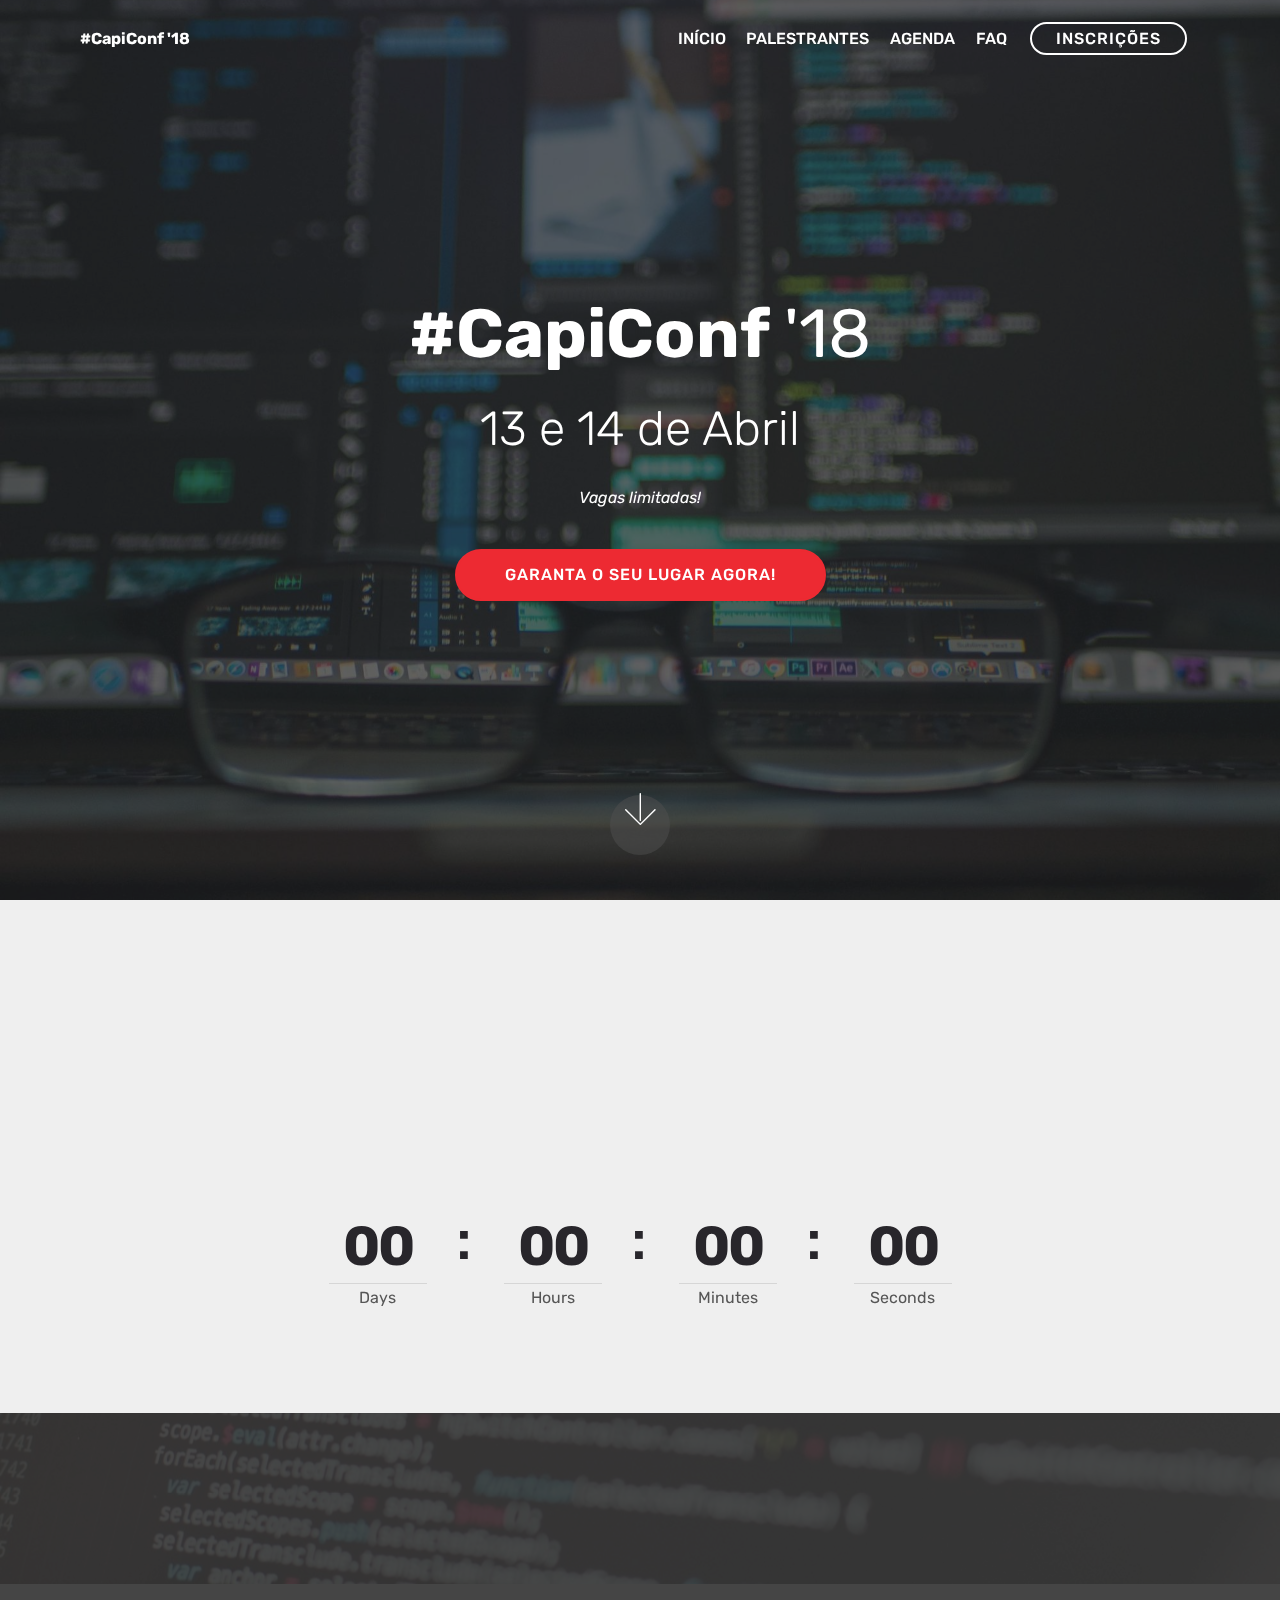
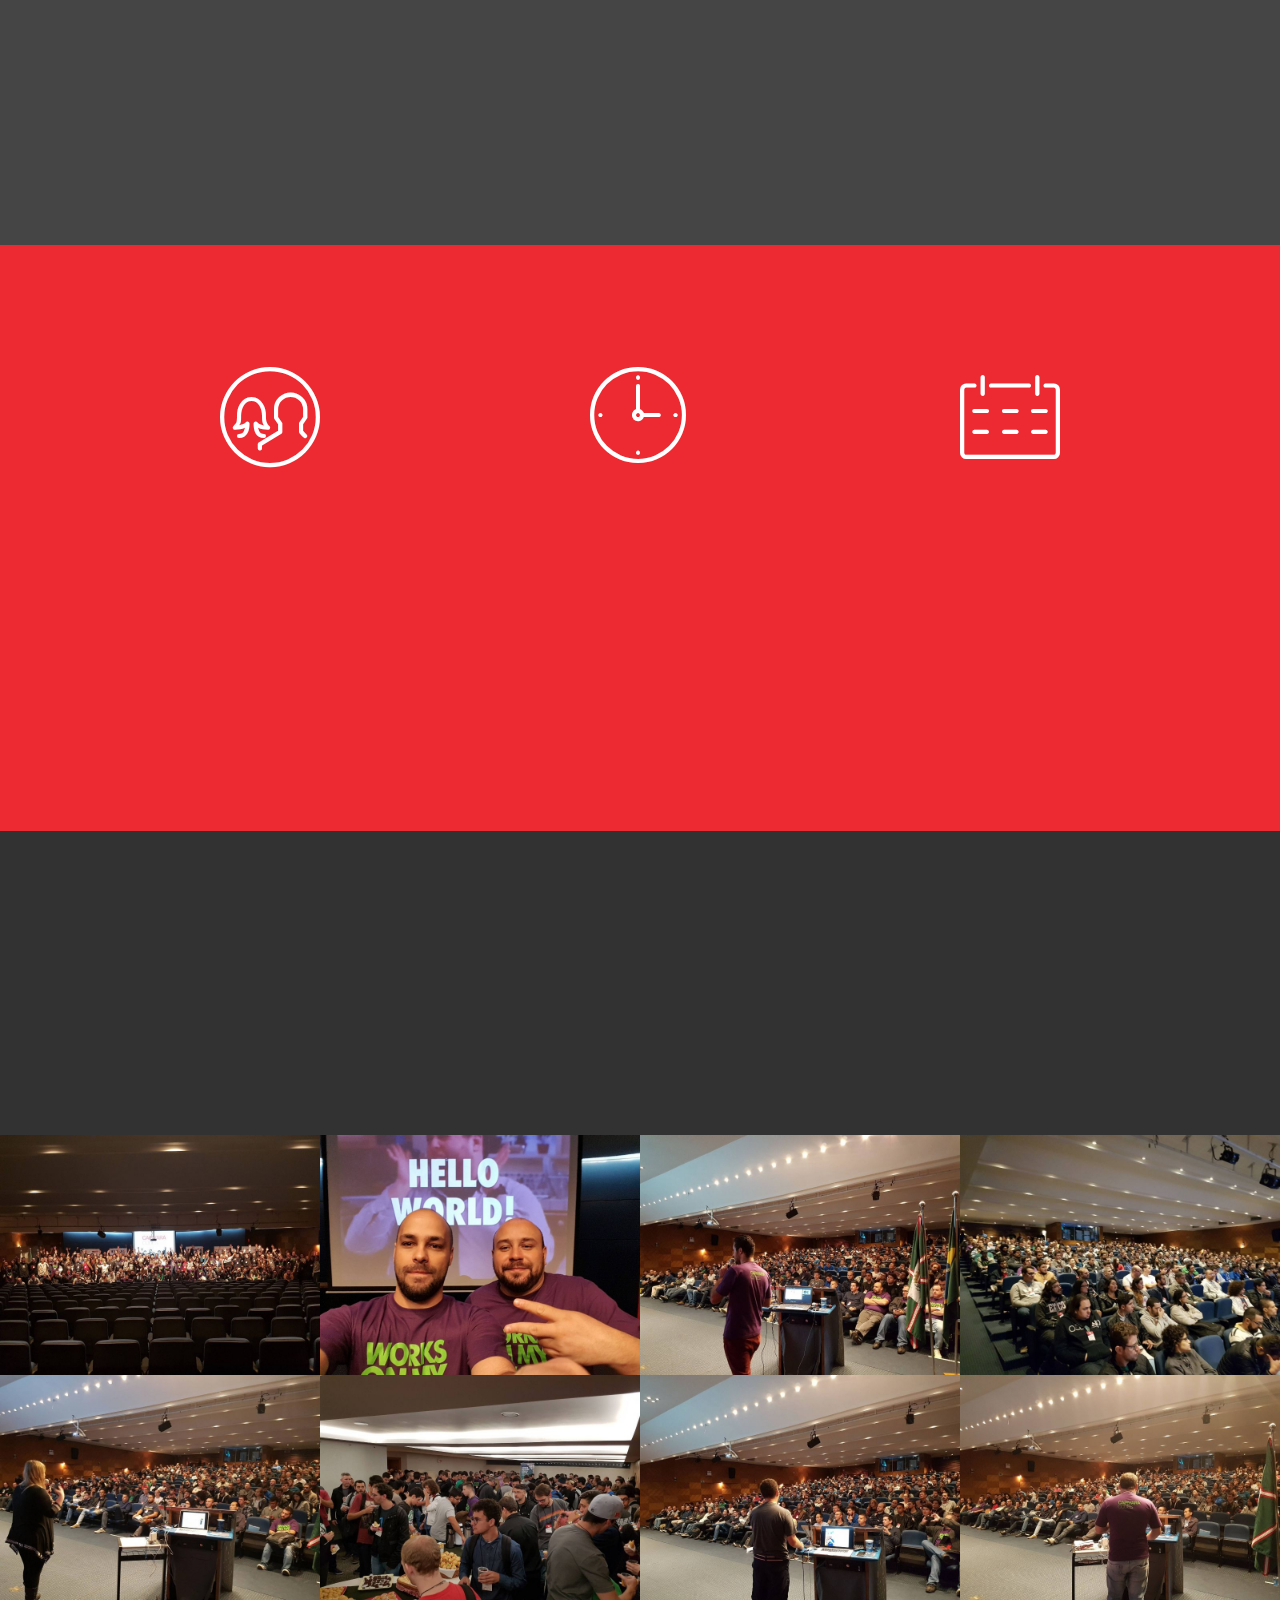
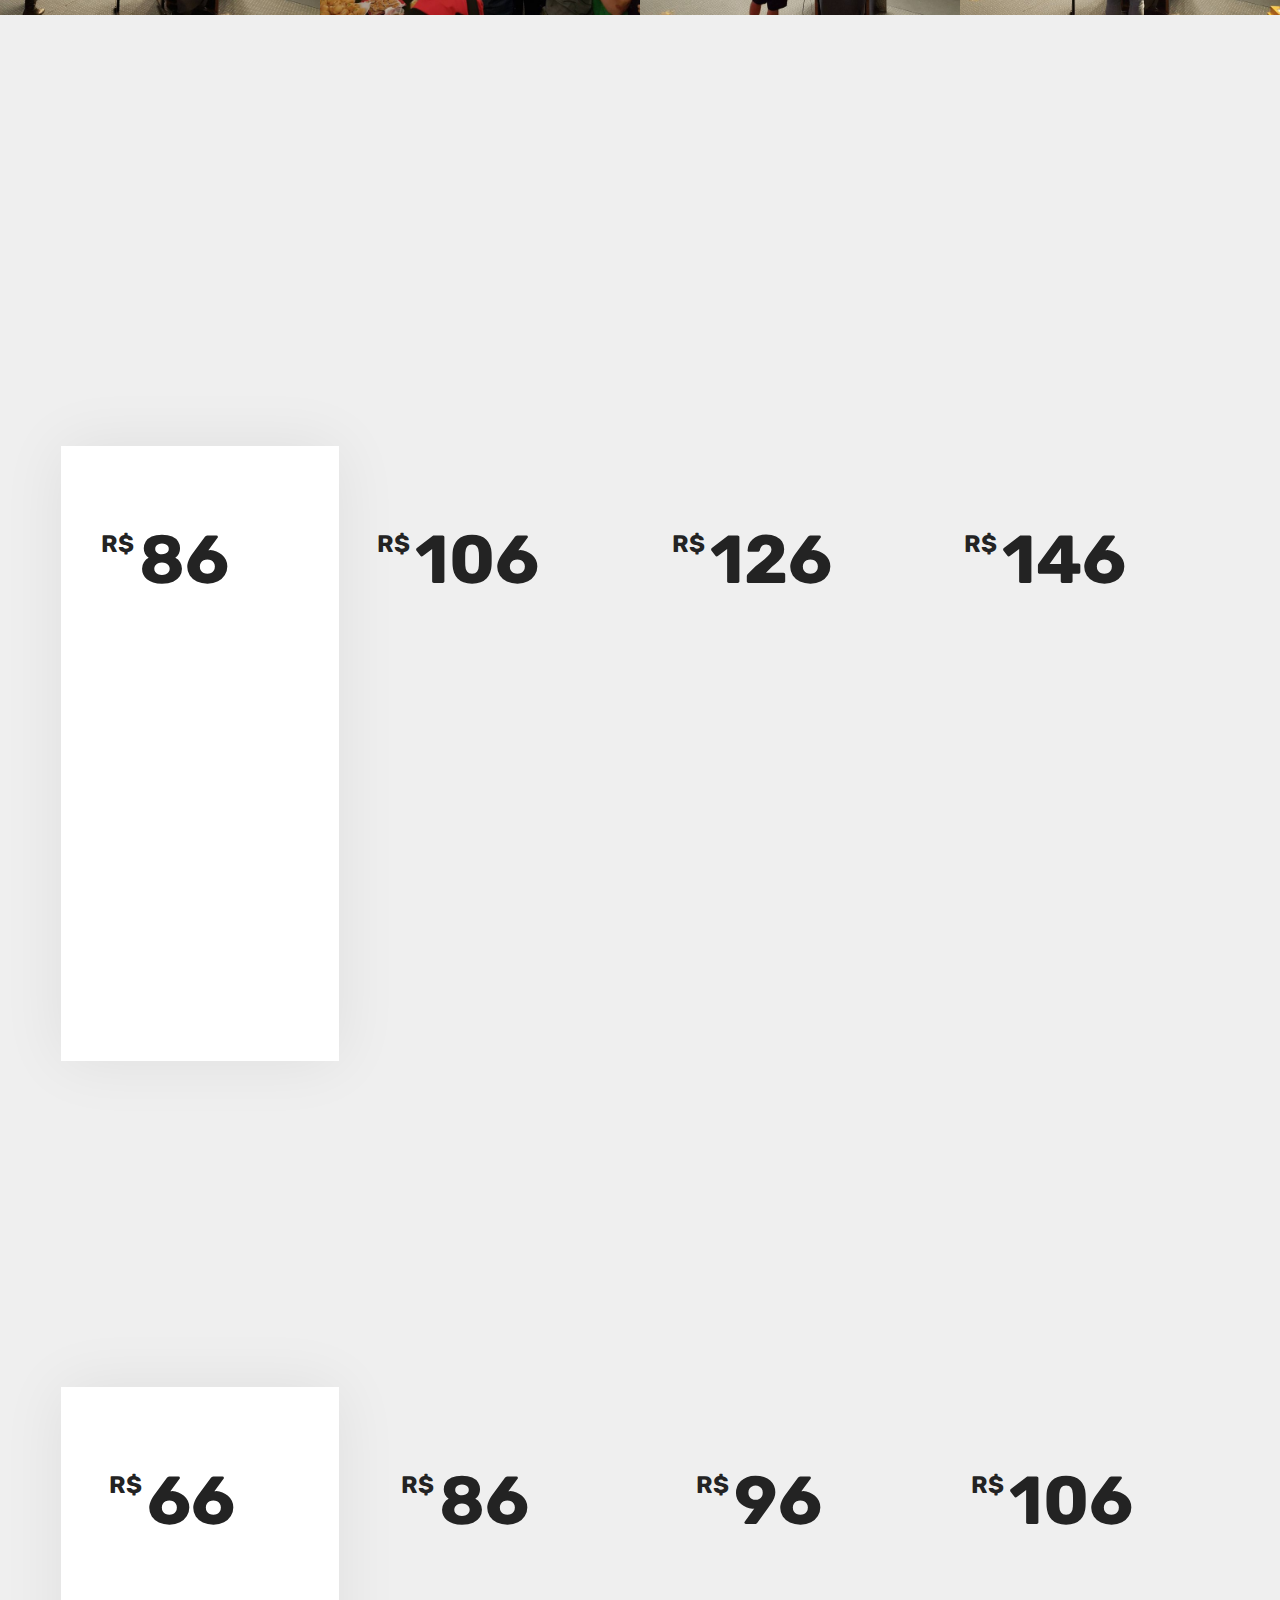
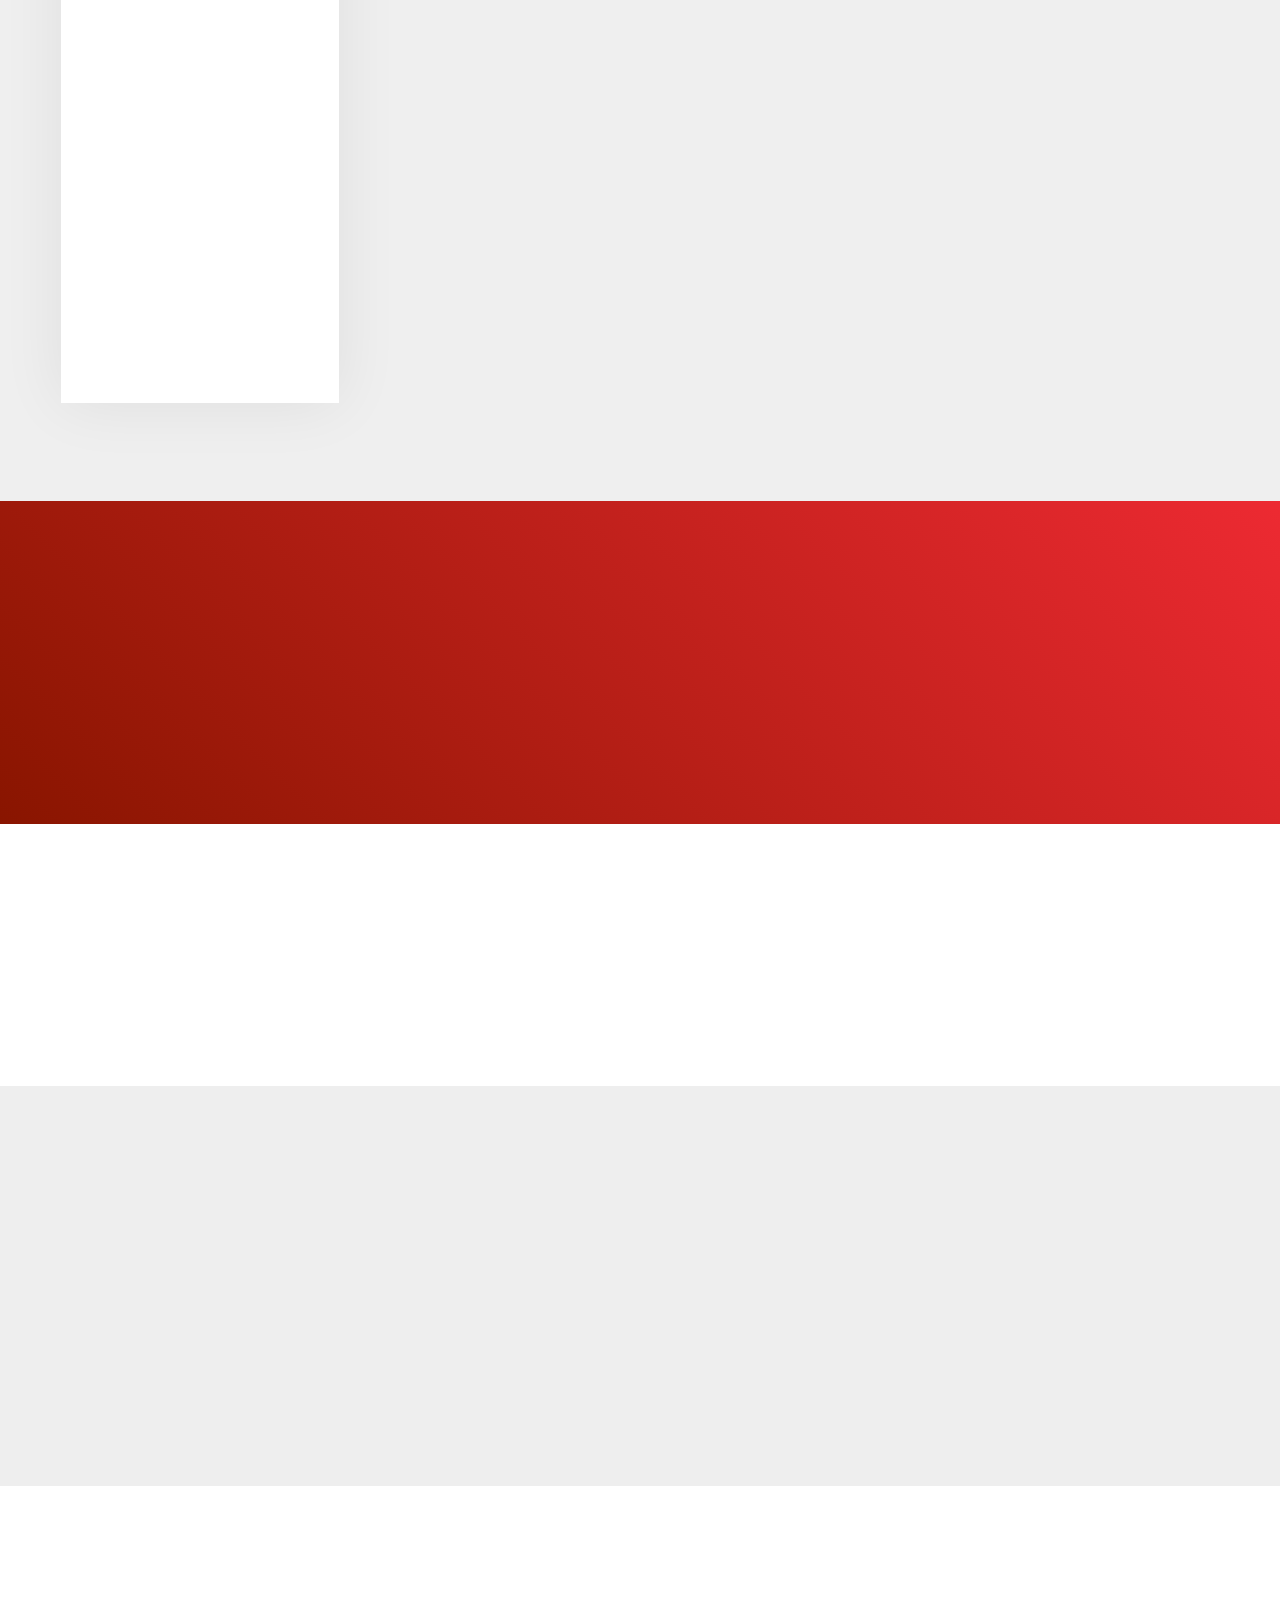
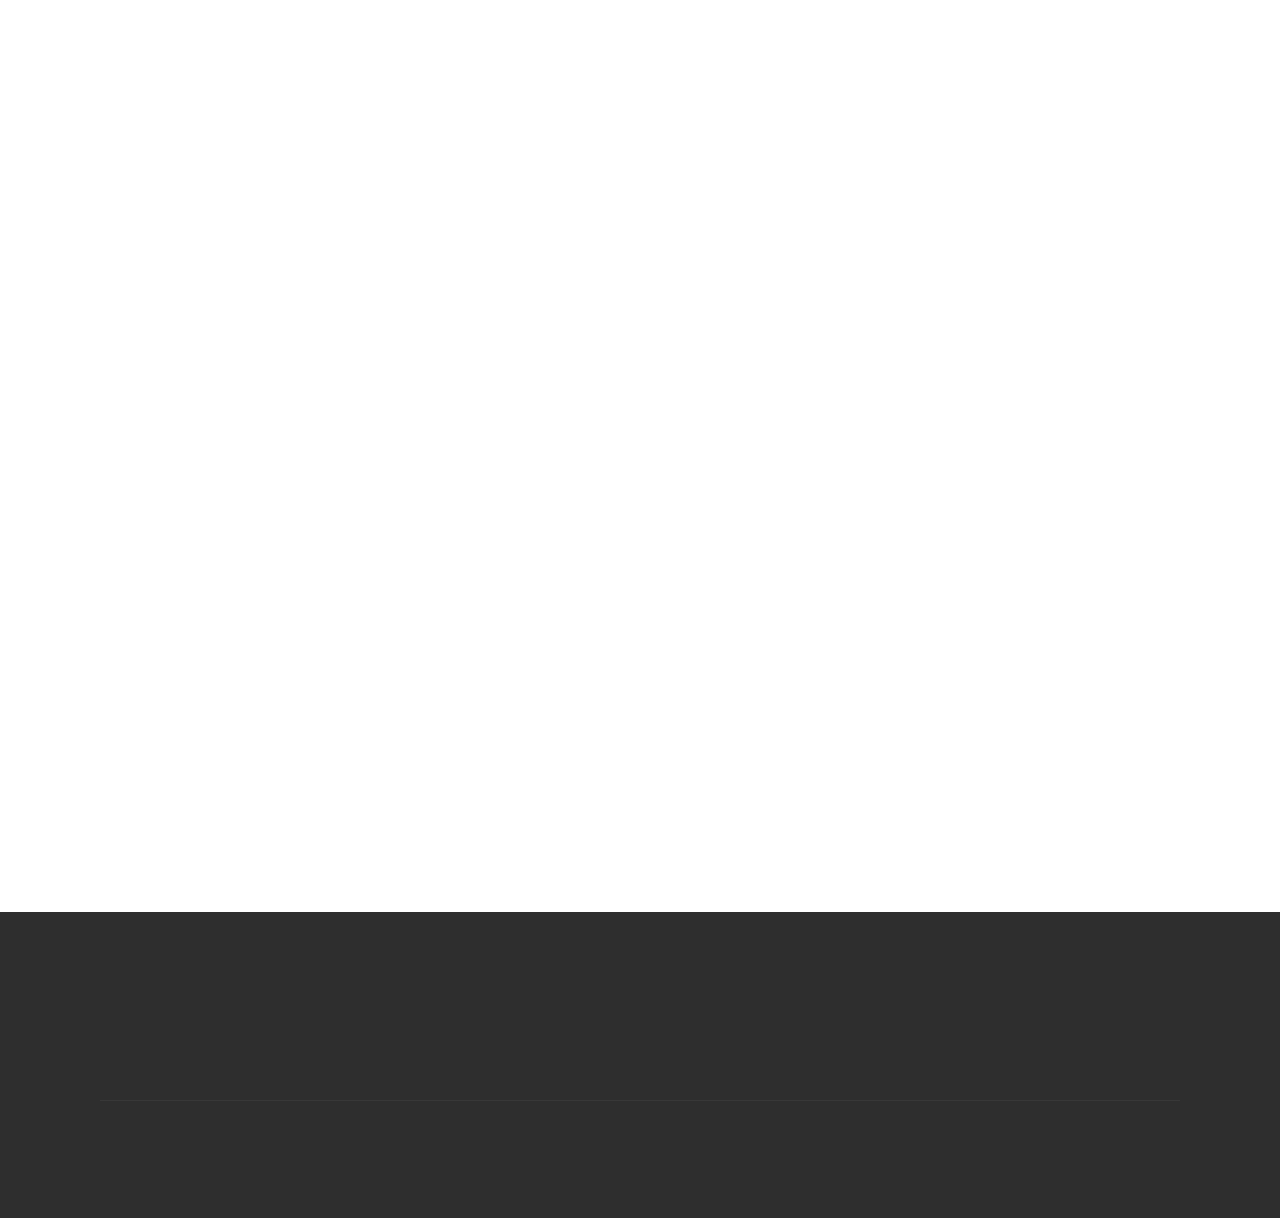
==== commit 371dd5e1: "imagens :)" ====
--- a/index.html
+++ b/index.html
@@ -17,9 +17,10 @@
   <link rel="stylesheet" href="assets/bootstrap/css/bootstrap-grid.min.css">
   <link rel="stylesheet" href="assets/bootstrap/css/bootstrap-reboot.min.css">
   <link rel="stylesheet" href="assets/dropdown/css/style.css">
+  <link rel="stylesheet" href="assets/animatecss/animate.min.css">
   <link rel="stylesheet" href="assets/socicon/css/styles.css">
-  <link rel="stylesheet" href="assets/animatecss/animate.min.css">
   <link rel="stylesheet" href="assets/theme/css/style.css">
+  <link rel="stylesheet" href="assets/gallery/style.css">
   <link rel="stylesheet" href="assets/mobirise/css/mbr-additional.css" type="text/css">
   
   
@@ -79,7 +80,7 @@
     </nav>
 </section>
 
-<section class="engine"><a href="https://mobirise.co/o">bootstrap buttons</a></section><section class="cid-qGtAOF19Nb mbr-fullscreen mbr-parallax-background" id="header2-0">
+<section class="engine"><a href="https://mobirise.co/f">bootstrap builder</a></section><section class="cid-qGtAOF19Nb mbr-fullscreen mbr-parallax-background" id="header2-0">
 
     
 
@@ -213,6 +214,16 @@
     </div>
 </section>
 
+<section class="mbr-gallery mbr-slider-carousel cid-qGNBmFb8PR" id="gallery3-2g">
+
+    
+
+    <div>
+        <div><!-- Filter --><!-- Gallery --><div class="mbr-gallery-row"><div class="mbr-gallery-layout-default"><div><div><div class="mbr-gallery-item mbr-gallery-item--pNaN" data-video-url="false" data-tags="Awesome"><div href="#lb-gallery3-2g" data-slide-to="0" data-toggle="modal"><img src="assets/images/gallery00-2000x1500-800x600.jpg" alt=""><span class="icon-focus"></span></div></div><div class="mbr-gallery-item mbr-gallery-item--pNaN" data-video-url="false" data-tags="Responsive"><div href="#lb-gallery3-2g" data-slide-to="1" data-toggle="modal"><img src="assets/images/02-2000x1500-800x600.jpg" alt=""><span class="icon-focus"></span></div></div><div class="mbr-gallery-item mbr-gallery-item--pNaN" data-video-url="false" data-tags="Creative"><div href="#lb-gallery3-2g" data-slide-to="2" data-toggle="modal"><img src="assets/images/03-2000x1500-800x600.jpg" alt=""><span class="icon-focus"></span></div></div><div class="mbr-gallery-item mbr-gallery-item--pNaN" data-video-url="false" data-tags="Animated"><div href="#lb-gallery3-2g" data-slide-to="3" data-toggle="modal"><img src="assets/images/gallery03-2000x1500-800x600.jpg" alt=""><span class="icon-focus"></span></div></div><div class="mbr-gallery-item mbr-gallery-item--pNaN" data-video-url="false" data-tags="Animated"><div href="#lb-gallery3-2g" data-slide-to="4" data-toggle="modal"><img src="assets/images/gallery07-2000x1500-800x600.jpg" alt=""><span class="icon-focus"></span></div></div><div class="mbr-gallery-item mbr-gallery-item--pNaN" data-video-url="false" data-tags="Creative"><div href="#lb-gallery3-2g" data-slide-to="5" data-toggle="modal"><img src="assets/images/gallery02-2000x1500-800x600.jpg" alt=""><span class="icon-focus"></span></div></div><div class="mbr-gallery-item mbr-gallery-item--pNaN" data-video-url="false" data-tags="Creative"><div href="#lb-gallery3-2g" data-slide-to="6" data-toggle="modal"><img src="assets/images/gallery06-2000x1500-800x600.jpg" alt=""><span class="icon-focus"></span></div></div><div class="mbr-gallery-item mbr-gallery-item--pNaN" data-video-url="false" data-tags="Creative"><div href="#lb-gallery3-2g" data-slide-to="7" data-toggle="modal"><img src="assets/images/gallery04-2000x1500-800x600.jpg" alt=""><span class="icon-focus"></span></div></div></div></div><div class="clearfix"></div></div></div><!-- Lightbox --><div data-app-prevent-settings="" class="mbr-slider modal fade carousel slide" tabindex="-1" data-keyboard="true" data-interval="false" id="lb-gallery3-2g"><div class="modal-dialog"><div class="modal-content"><div class="modal-body"><div class="carousel-inner"><div class="carousel-item"><img src="assets/images/gallery00-2000x1500.jpg" alt=""></div><div class="carousel-item"><img src="assets/images/02-2000x1500.jpg" alt=""></div><div class="carousel-item"><img src="assets/images/03-2000x1500.jpg" alt=""></div><div class="carousel-item"><img src="assets/images/gallery03-2000x1500.jpg" alt=""></div><div class="carousel-item"><img src="assets/images/gallery07-2000x1500.jpg" alt=""></div><div class="carousel-item"><img src="assets/images/gallery02-2000x1500.jpg" alt=""></div><div class="carousel-item"><img src="assets/images/gallery06-2000x1500.jpg" alt=""></div><div class="carousel-item active"><img src="assets/images/gallery04-2000x1500.jpg" alt=""></div></div><a class="carousel-control carousel-control-prev" role="button" data-slide="prev" href="#lb-gallery3-2g"><span class="mbri-left mbr-iconfont" aria-hidden="true"></span><span class="sr-only">Previous</span></a><a class="carousel-control carousel-control-next" role="button" data-slide="next" href="#lb-gallery3-2g"><span class="mbri-right mbr-iconfont" aria-hidden="true"></span><span class="sr-only">Next</span></a><a class="close" href="#" role="button" data-dismiss="modal"><span class="sr-only">Close</span></a></div></div></div></div></div>
+    </div>
+
+</section>
+
 <section class="mbr-section content4 cid-qGFO2OakXW" id="content4-w">
 
     
@@ -385,7 +396,7 @@
                 <div class="plan-body">
                     <div class="plan-list align-center">
                         <ul class="list-group list-group-flush mbr-fonts-style display-7">
-                            <li class="list-group-item"><span style="background-color: transparent; font-size: 1rem;"><em>15/01 até 15/02</em></span></li><li class="list-group-item"><span style="background-color: transparent; font-size: 1rem;"><strong>A inscrição inclui</strong></span></li><li class="list-group-item"><span style="background-color: transparent; font-size: 1rem;">Camiseta do evento</span></li><li class="list-group-item">4 Coffee breaks</li><li class="list-group-item">Certificado de participação</li><li class="list-group-item">Participação no sorteio de brides</li>
+                            <li class="list-group-item"><span style="background-color: transparent; font-size: 1rem;"><em>15/01 até 15/02</em></span></li><li class="list-group-item"><span style="background-color: transparent; font-size: 1rem;"><strong>A inscrição inclui</strong></span></li><li class="list-group-item"><span style="background-color: transparent; font-size: 1rem;">Camiseta do evento</span></li><li class="list-group-item">2 Coffee breaks</li><li class="list-group-item">Certificado de participação</li><li class="list-group-item">Participação no sorteio de brides</li>
                         </ul>
                     </div>
                     <div class="mbr-section-btn text-center py-4 pb-5"><a href="https://www.sympla.com.br/capiconf-18__233871" class="btn btn-primary display-4">FAZER INSCRIÇÃO</a></div>
@@ -408,7 +419,7 @@
                 <div class="plan-body">
                     <div class="plan-list align-center">
                         <ul class="list-group list-group-flush mbr-fonts-style display-7">
-                            <li class="list-group-item"><span style="background-color: transparent; color: rgb(50, 50, 50); font-size: 1rem;"><em>16/02 até 15/03</em></span></li><li class="list-group-item"><span style="background-color: transparent; color: rgb(50, 50, 50); font-size: 1rem;"><strong>A inscrição inclui</strong></span></li><li class="list-group-item"><span style="background-color: transparent; color: rgb(50, 50, 50); font-size: 1rem;">Camiseta do evento</span></li><li class="list-group-item">4 Coffee breaks</li><li class="list-group-item">Certificado de participação</li><li class="list-group-item">Participação no sorteio de brides</li>
+                            <li class="list-group-item"><span style="background-color: transparent; color: rgb(50, 50, 50); font-size: 1rem;"><em>16/02 até 15/03</em></span></li><li class="list-group-item"><span style="background-color: transparent; color: rgb(50, 50, 50); font-size: 1rem;"><strong>A inscrição inclui</strong></span></li><li class="list-group-item"><span style="background-color: transparent; color: rgb(50, 50, 50); font-size: 1rem;">Camiseta do evento</span></li><li class="list-group-item">2 Coffee breaks</li><li class="list-group-item">Certificado de participação</li><li class="list-group-item">Participação no sorteio de brides</li>
                         </ul>
                     </div>
                     <div class="mbr-section-btn text-center py-4 pb-5"><a href="https://www.sympla.com.br/capiconf-18__233871" class="btn btn-primary-outline display-4">FAZER INSCRIÇÃO</a></div>
@@ -430,7 +441,7 @@
                 <div class="plan-body">
                     <div class="plan-list align-center">
                         <ul class="list-group list-group-flush mbr-fonts-style display-7">
-                            <li class="list-group-item"><span style="background-color: transparent; color: rgb(50, 50, 50); font-size: 1rem;"><em>16/03 até 31/03</em></span></li><li class="list-group-item"><span style="background-color: transparent; color: rgb(50, 50, 50); font-size: 1rem;"><strong>A inscrição inclui</strong></span></li><li class="list-group-item"><span style="background-color: transparent; color: rgb(50, 50, 50); font-size: 1rem;">Camiseta do evento</span></li><li class="list-group-item"><span style="background-color: transparent; color: rgb(50, 50, 50); font-size: 1rem;">4 Coffee breaks</span></li><li class="list-group-item">Certificado de participação</li><li class="list-group-item">Participação no sorteio de brides</li>
+                            <li class="list-group-item"><span style="background-color: transparent; color: rgb(50, 50, 50); font-size: 1rem;"><em>16/03 até 31/03</em></span></li><li class="list-group-item"><span style="background-color: transparent; color: rgb(50, 50, 50); font-size: 1rem;"><strong>A inscrição inclui</strong></span></li><li class="list-group-item"><span style="background-color: transparent; color: rgb(50, 50, 50); font-size: 1rem;">Camiseta do evento</span></li><li class="list-group-item"><span style="background-color: transparent; color: rgb(50, 50, 50); font-size: 1rem;">2 Coffee breaks</span></li><li class="list-group-item">Certificado de participação</li><li class="list-group-item">Participação no sorteio de brides</li>
                         </ul>
                     </div>
                     <div class="mbr-section-btn text-center py-4 pb-5"><a href="https://www.sympla.com.br/capiconf-18__233871" class="btn btn-primary-outline display-4">FAZER INSCRIÇÃO</a></div>
@@ -452,7 +463,7 @@
                 <div class="plan-body">
                     <div class="plan-list align-center">
                         <ul class="list-group list-group-flush mbr-fonts-style display-7">
-                            <li class="list-group-item"><span style="background-color: transparent; color: rgb(50, 50, 50); font-size: 1rem;"><em>01/04 até 06/04</em></span></li><li class="list-group-item"><span style="background-color: transparent; color: rgb(50, 50, 50); font-size: 1rem;"><strong>A inscrição inclui</strong></span></li><li class="list-group-item"><span style="background-color: transparent; color: rgb(50, 50, 50); font-size: 1rem;">Camiseta do evento</span></li><li class="list-group-item">4 Coffee breaks</li>
+                            <li class="list-group-item"><span style="background-color: transparent; color: rgb(50, 50, 50); font-size: 1rem;"><em>01/04 até 06/04</em></span></li><li class="list-group-item"><span style="background-color: transparent; color: rgb(50, 50, 50); font-size: 1rem;"><strong>A inscrição inclui</strong></span></li><li class="list-group-item"><span style="background-color: transparent; color: rgb(50, 50, 50); font-size: 1rem;">Camiseta do evento</span></li><li class="list-group-item">2 Coffee breaks</li>
                             <li class="list-group-item">Certificado de participação</li>
                             <li class="list-group-item">Participação no sorteio de brides</li>
                         </ul>
@@ -602,12 +613,12 @@
             </div>
             <div class="col-12 col-md-3 mbr-fonts-style display-7">
                 <h5 class="pb-3">#CapiConf '18</h5>
-                <p class="mbr-text"><a href="page1.html" class="text-danger">FAQ</a><br><a href="page2.html" class="text-danger">Código de Conduta</a><br></p>
+                <p class="mbr-text"><a href="faq.html" class="text-danger">FAQ</a><br><a href="coc.html" class="text-danger">Código de Conduta</a><br></p>
             </div>
             <div class="col-12 col-md-3 mbr-fonts-style display-7">
                 <h5 class="pb-3">
                     Contato</h5>
-                <p class="mbr-text"><a href="page1.html#form1-16" class="text-danger">capivaracodes@gmail.com</a></p>
+                <p class="mbr-text"><a href="faq.html#form1-16" class="text-danger">capivaracodes@gmail.com</a></p>
             </div>
             <div class="col-12 col-md-3 mbr-fonts-style display-7">
                 <h5 class="pb-3">
@@ -661,11 +672,18 @@
   <script src="assets/bootstrap/js/bootstrap.min.js"></script>
   <script src="assets/smoothscroll/smooth-scroll.js"></script>
   <script src="assets/dropdown/js/script.min.js"></script>
-  <script src="assets/viewportchecker/jquery.viewportchecker.js"></script>
+  <script src="assets/touchswipe/jquery.touch-swipe.min.js"></script>
   <script src="assets/parallax/jarallax.min.js"></script>
   <script src="assets/countdown/jquery.countdown.min.js"></script>
-  <script src="assets/touchswipe/jquery.touch-swipe.min.js"></script>
+  <script src="assets/masonry/masonry.pkgd.min.js"></script>
+  <script src="assets/imagesloaded/imagesloaded.pkgd.min.js"></script>
+  <script src="assets/bootstrapcarouselswipe/bootstrap-carousel-swipe.js"></script>
+  <script src="assets/vimeoplayer/jquery.mb.vimeo_player.js"></script>
+  <script src="assets/viewportchecker/jquery.viewportchecker.js"></script>
   <script src="assets/theme/js/script.js"></script>
+  <script src="assets/gallery/player.min.js"></script>
+  <script src="assets/gallery/script.js"></script>
+  <script src="assets/slidervideo/script.js"></script>
   
   
   <input name="animation" type="hidden">
--- a/assets/gallery/style.css
+++ b/assets/gallery/style.css
@@ -0,0 +1,451 @@
+/*-------
+
+   Gallery
+
+-------*/
+.mbr-gallery .mbr-gallery-item {
+  position: relative;
+  display: inline-block;
+  width: 25%;
+  cursor: pointer; }
+
+@media (max-width: 768px) {
+  .mbr-gallery .mbr-gallery-item {
+    width: 50%; } }
+@media (max-width: 400px) {
+  .mbr-gallery .mbr-gallery-item {
+    width: 100%; } }
+.mbr-gallery .icon-focus,
+.mbr-gallery .icon-video {
+  position: absolute;
+  top: calc(50% - 32px);
+  left: calc(50% - 24px);
+  font-family: 'MobiriseIcons' !important;
+  font-size: 3rem !important;
+  color: #fff;
+  opacity: 0;
+  transition: .2s opacity ease-in-out;
+  z-index: 5; }
+
+.mbr-gallery .icon-focus::before {
+  content: '\e96b'; }
+
+.mbr-gallery .icon-video::before {
+  content: '\e95c'; }
+
+.mbr-gallery .mbr-gallery-item > div:hover .icon-focus,
+.mbr-gallery .mbr-gallery-item > div:hover .icon-video {
+  opacity: 1; }
+
+.mbr-gallery .mbr-gallery-item img {
+  width: 100%;
+  opacity: 1;
+  -webkit-transition: .2s opacity ease-in-out;
+  transition: .2s opacity ease-in-out; }
+
+.mbr-gallery .mbr-gallery-item > div:hover img {
+  opacity: 1; }
+
+.mbr-gallery .mbr-gallery-item > div {
+  background: #fff;
+  display: block;
+  outline: none;
+  position: relative; }
+
+.mbr-gallery .mbr-gallery-item .icon {
+  -webkit-transform: translateX(-50%) translateY(-50%);
+  -webkit-transition: .2s opacity ease-in-out;
+  color: #000;
+  font-size: 30px;
+  height: 69px;
+  left: 50%;
+  opacity: 0;
+  position: absolute;
+  top: 50%;
+  transform: translateX(-50%) translateY(-50%);
+  transition: .2s opacity ease-in-out;
+  width: 69px; }
+
+.mbr-gallery .mbr-gallery-item .icon::after,
+.mbr-gallery .mbr-gallery-item .icon::before {
+  content: '';
+  display: block;
+  position: absolute;
+  height: 69px;
+  width: 1px;
+  margin-left: 34.5px;
+  background-color: #fff; }
+
+.mbr-gallery .mbr-gallery-item .icon::after {
+  width: 69px;
+  height: 1px;
+  margin-left: 0;
+  margin-top: 34.5px; }
+
+.mbr-gallery .mbr-gallery-item > div:hover .icon {
+  opacity: 1; }
+
+.mbr-gallery .mbr-gallery-item > div:hover::before {
+  opacity: .9; }
+
+.mbr-gallery .mbr-gallery-item > div:hover .mbr-gallery-title {
+  background: transparent !important; }
+
+/* remove spacing */
+.mbr-gallery .mbr-gallery-row.no-gutter {
+  margin: 0; }
+
+.mbr-gallery .mbr-gallery-row.no-gutter .mbr-gallery-item {
+  padding: 0; }
+
+/* container */
+.mbr-gallery .container.mbr-gallery-layout-default {
+  padding: 93px 0; }
+
+/* fix horizontal scrollbar */
+.mbr-gallery .mbr-gallery-layout-article,
+.mbr-gallery .mbr-gallery-layout-default {
+  overflow: hidden; }
+
+/* lightbox */
+.mbr-gallery .modal {
+  position: fixed;
+  overflow: hidden;
+  padding-right: 0 !important; }
+
+.mbr-gallery .modal-content {
+  border-radius: 0;
+  border: none;
+  background: transparent; }
+
+.mbr-gallery .modal-body {
+  padding: 0; }
+
+.mbr-gallery .modal-body img {
+  width: 100%; }
+
+.mbr-gallery .modal .close {
+  position: fixed;
+  background: #1b1b1b;
+  opacity: .5;
+  font-size: 35px;
+  font-weight: 300;
+  width: 70px;
+  height: 70px;
+  border-radius: 50%;
+  color: #fff;
+  top: 2.5rem;
+  right: 2.5rem;
+  line-height: 70px;
+  border: none;
+  text-align: center;
+  text-shadow: none;
+  z-index: 5;
+  -webkit-transition: opacity .3s ease;
+  -moz-transition: opacity .3s ease;
+  -o-transition: opacity .3s ease;
+  transition: opacity .3s ease;
+  font-family: 'MobiriseIcons'; }
+  .mbr-gallery .modal .close::before {
+    content: '\e91a'; }
+
+.mbr-gallery .modal .close:hover {
+  opacity: 1;
+  background: #000;
+  color: #fff; }
+
+.mbr-gallery .modal-dialog {
+  max-width: 100% !important; }
+
+.mbr-gallery .modal.in .modal-dialog {
+  margin: 0 auto; }
+
+/* modal back color opacity */
+.modal-backdrop.in {
+  opacity: .8;
+  filter: alpha(opacity=80); }
+
+@media (max-width: 768px) {
+  .mbr-gallery .carousel-control,
+  .mbr-gallery .carousel-indicators,
+  .mbr-gallery .modal .close {
+    position: fixed; } }
+/* fix fade in effect */
+.mbr-gallery .modal.fade .modal-dialog {
+  -webkit-transition: margin-top .3s ease-out;
+  -moz-transition: margin-top .3s ease-out;
+  -o-transition: margin-top .3s ease-out;
+  transition: margin-top .3s ease-out; }
+
+.mbr-gallery .modal.fade .modal-dialog,
+.mbr-gallery .modal.in .modal-dialog {
+  -webkit-transform: none;
+  -ms-transform: none;
+  -o-transform: none;
+  transform: none; }
+
+/*-------
+
+   Slider
+
+-------*/
+.mbr-slider .carousel-inner > .active,
+.mbr-slider .carousel-inner > .next,
+.mbr-slider .carousel-inner > .prev {
+  display: table; }
+
+.mbr-slider .carousel-control {
+  position: absolute;
+  width: 70px;
+  height: 70px;
+  top: 50%;
+  margin-top: -35px;
+  line-height: 70px;
+  border-radius: 50%;
+  font-size: 35px;
+  border: 0;
+  opacity: .5;
+  text-shadow: none;
+  z-index: 5;
+  color: #fff;
+  -webkit-transition: all .2s ease-in-out 0s;
+  -o-transition: all .2s ease-in-out 0s;
+  transition: all .2s ease-in-out 0s; }
+
+.mbr-gallery .mbr-slider .carousel-control {
+  position: fixed; }
+
+@media (max-width: 991px) {
+  .mbr-gallery .mbr-slider .carousel-control {
+    bottom: 2.5rem;
+    margin-top: 0;
+    top: auto;
+    z-index: 17; } }
+.mbr-gallery .mbr-slider .carousel-inner > .active {
+  display: block; }
+
+.mbr-slider .carousel-control.left {
+  left: 0;
+  margin-left: 2.5rem; }
+
+.mbr-slider .carousel-control.right {
+  right: 0;
+  margin-right: 2.5rem; }
+
+.mbr-slider .carousel-control .icon-next,
+.mbr-slider .carousel-control .icon-prev {
+  margin-top: -18px;
+  font-size: 40px;
+  line-height: 27px; }
+
+.mbr-slider .carousel-control:hover {
+  background: #1b1b1b;
+  color: #fff;
+  opacity: 1; }
+
+.mbr-slider .carousel-indicators {
+  position: absolute;
+  bottom: 0;
+  margin-bottom: 1.5rem !important; }
+
+@media (max-width: 543px) {
+  .mbr-slider .carousel-indicators {
+    display: none; } }
+.carousel-indicators .active,
+.carousel-indicators li {
+  width: 15px;
+  height: 15px;
+  margin: 3px;
+  background: #1b1b1b;
+  border: 0;
+  opacity: .5; }
+
+.carousel-indicators .active {
+  border: 4px solid #1b1b1b;
+  background: #fff; }
+
+.carousel-indicators li {
+  max-width: 15px;
+  max-height: 15px;
+  margin: 3px;
+  background: #1b1b1b;
+  border: 0;
+  border-radius: 50%;
+  opacity: .5; }
+
+.carousel-indicators li.active {
+  border: 4px solid #1b1b1b;
+  background: #fff; }
+
+.container .carousel-indicators {
+  margin-bottom: 3px; }
+
+.mbr-gallery .mbr-slider .carousel-indicators {
+  position: fixed;
+  margin-bottom: 2.5rem !important; }
+
+@media (max-width: 991px) {
+  .mbr-gallery .mbr-slider .carousel-indicators {
+    margin-bottom: 3.625rem !important;
+    padding-left: 2.5rem;
+    padding-right: 2.5rem; } }
+.mbr-slider .carousel-indicators .active,
+.mbr-slider .carousel-indicators li {
+  width: 20px;
+  height: 20px;
+  margin: 3px;
+  background: #1b1b1b;
+  border: 0;
+  opacity: .5; }
+
+.mbr-slider .carousel-indicators .active {
+  border: 4px solid #1b1b1b;
+  background: #fff; }
+
+@media (max-width: 767px) {
+  .mbr-slider .carousel-control {
+    top: auto;
+    bottom: 20px; }
+
+  .mbr-slider > .container .carousel-control {
+    margin-bottom: 0; } }
+/* boxed slider */
+.mbr-slider > .boxed-slider {
+  position: relative;
+  padding: 93px 0; }
+
+.mbr-slider > .boxed-slider > div {
+  position: relative; }
+
+.mbr-slider > .container img {
+  width: 100%; }
+
+.mbr-slider > .container img + .row {
+  position: absolute;
+  top: 50%;
+  left: 0;
+  right: 0;
+  -webkit-transform: translateY(-50%);
+  -moz-transform: translateY(-50%);
+  transform: translateY(-50%);
+  z-index: 2; }
+
+.mbr-slider .mbr-section {
+  padding: 0;
+  background-attachment: scroll; }
+
+.mbr-slider .mbr-table-cell {
+  padding: 0; }
+
+.mbr-slider > .container .carousel-indicators {
+  margin-bottom: 3px; }
+
+/* article slider */
+.mbr-slider > .article-slider .mbr-section,
+.mbr-slider > .article-slider .mbr-section .mbr-table-cell {
+  padding-top: 0;
+  padding-bottom: 0; }
+
+.modal-backdrop.show {
+  opacity: .7; }
+
+.video-container .mbr-background-video iframe {
+  width: 100%;
+  height: 100%; }
+
+.mbr-gallery-item__hided {
+  position: absolute !important;
+  left: 0 !important;
+  width: 0 !important;
+  height: 0;
+  padding: 0 !important; }
+
+.mbr-gallery-item__hided img {
+  display: none !important; }
+
+.mbr-gallery-item__hided span {
+  display: none !important; }
+
+.mbr-gallery-filter {
+  padding-top: 30px;
+  padding-bottom: 30px;
+  text-align: center; }
+  .mbr-gallery-filter li {
+    display: inline-block;
+    padding: 5px 0;
+    transition: all .3s ease-out; }
+    .mbr-gallery-filter li .btn {
+      cursor: pointer; }
+  .mbr-gallery-filter.gallery-filter__bg li {
+    color: #fff; }
+  .mbr-gallery-filter.gallery-filter__bg .active {
+    color: #000;
+    background-color: #fff; }
+  .mbr-gallery-filter ul {
+    display: inline-block;
+    width: 100%;
+    padding-left: 0;
+    margin-bottom: 0;
+    list-style: none; }
+
+.mbr-gallery-item > div {
+  position: relative; }
+
+.mbr-gallery-item--p1 {
+  padding: 0.5rem; }
+
+.mbr-gallery-item--p2 {
+  padding: 1rem; }
+
+.mbr-gallery-item--p3 {
+  padding: 1.5rem; }
+
+.mbr-gallery-item--p4 {
+  padding: 2rem; }
+
+.mbr-gallery-item--p5 {
+  padding: 2.5rem; }
+
+.mbr-gallery-item--p6 {
+  padding: 3rem; }
+
+.mbr-gallery .mbr-gallery-item--p4 {
+  width: 33.333%; }
+
+.mbr-gallery .mbr-gallery-item--p6, .mbr-gallery .mbr-gallery-item--p5 {
+  width: 50%; }
+
+@media (max-width: 992px) {
+  .mbr-gallery-item--p1 {
+    padding: 0.5rem; }
+
+  .mbr-gallery-item--p2 {
+    padding: 0.8rem; }
+
+  .mbr-gallery-item--p3 {
+    padding: 1rem; }
+
+  .mbr-gallery-item--p4 {
+    padding: 1.5rem; }
+
+  .mbr-gallery-item--p5 {
+    padding: 1.8rem; }
+
+  .mbr-gallery-item--p6 {
+    padding: 2rem; }
+
+  .mbr-gallery .mbr-gallery-item--p2,
+  .mbr-gallery .mbr-gallery-item--p3 {
+    width: 50%; }
+
+  .mbr-gallery .mbr-gallery-item--p6,
+  .mbr-gallery .mbr-gallery-item--p5,
+  .mbr-gallery .mbr-gallery-item--p4 {
+    width: 100%; } }
+@media (max-width: 400px) {
+  .mbr-gallery .mbr-gallery-item--p3,
+  .mbr-gallery .mbr-gallery-item--p2,
+  .mbr-gallery .mbr-gallery-item--p1 {
+    width: 100%; } }
+
+/*# sourceMappingURL=style.css.map */
--- a/assets/mobirise/css/mbr-additional.css
+++ b/assets/mobirise/css/mbr-additional.css
@@ -1896,6 +1896,68 @@
 .cid-qGFLfYaM9T H2 {
   color: #ffffff;
 }
+.cid-qGNBmFb8PR {
+  padding-top: 0px;
+  padding-bottom: 0px;
+  background-color: #ffffff;
+}
+.cid-qGNBmFb8PR .mbr-slider .carousel-control {
+  background: #1b1b1b;
+}
+.cid-qGNBmFb8PR .mbr-slider .carousel-control-prev {
+  left: 0;
+  margin-left: 2.5rem;
+}
+.cid-qGNBmFb8PR .mbr-slider .carousel-control-next {
+  right: 0;
+  margin-right: 2.5rem;
+}
+.cid-qGNBmFb8PR .mbr-slider .modal-body .close {
+  background: #1b1b1b;
+}
+.cid-qGNBmFb8PR .mbr-gallery-item > div::before {
+  content: '';
+  position: absolute;
+  left: 0;
+  top: 0;
+  width: 100%;
+  height: 100%;
+  background: #554346;
+  background: linear-gradient(to left, #554346, #45505b) !important;
+  opacity: 0;
+  -webkit-transition: 0.2s opacity ease-in-out;
+  transition: 0.2s opacity ease-in-out;
+}
+.cid-qGNBmFb8PR .mbr-gallery-item > div:hover .mbr-gallery-title::before {
+  background: transparent !important;
+}
+.cid-qGNBmFb8PR .mbr-gallery-item > div:hover:before {
+  opacity: 0.7 !important;
+}
+.cid-qGNBmFb8PR .mbr-gallery-title {
+  font-size: .9em;
+  position: absolute;
+  display: block;
+  width: 100%;
+  bottom: 0;
+  padding: 1rem;
+  color: #fff;
+  z-index: 2;
+}
+.cid-qGNBmFb8PR .mbr-gallery-title:before {
+  content: " ";
+  width: 100%;
+  height: 100%;
+  top: 0;
+  left: 0;
+  z-index: -1;
+  position: absolute;
+  background: #554346 !important;
+  background: linear-gradient(to left, #554346, #45505b) !important;
+  opacity: 0.7;
+  -webkit-transition: 0.2s background ease-in-out;
+  transition: 0.2s background ease-in-out;
+}
 .cid-qGFO2OakXW {
   padding-top: 60px;
   padding-bottom: 0px;
@@ -2619,43 +2681,43 @@
 .cid-qGG1Oq6B9A blockquote {
   color: #767676;
 }
-.cid-qGG7LKcFux {
+.cid-qGK6ggqPGU {
   padding-top: 60px;
   padding-bottom: 60px;
   background-color: #2e2e2e;
 }
 @media (max-width: 767px) {
-  .cid-qGG7LKcFux .content {
+  .cid-qGK6ggqPGU .content {
     text-align: center;
   }
-  .cid-qGG7LKcFux .content > div:not(:last-child) {
+  .cid-qGK6ggqPGU .content > div:not(:last-child) {
     margin-bottom: 2rem;
   }
 }
 @media (max-width: 767px) {
-  .cid-qGG7LKcFux .media-wrap {
+  .cid-qGK6ggqPGU .media-wrap {
     margin-bottom: 1rem;
   }
 }
-.cid-qGG7LKcFux .media-wrap .mbr-iconfont-logo {
+.cid-qGK6ggqPGU .media-wrap .mbr-iconfont-logo {
   font-size: 7.5rem;
   color: #f36;
 }
-.cid-qGG7LKcFux .media-wrap img {
+.cid-qGK6ggqPGU .media-wrap img {
   height: 6rem;
 }
 @media (max-width: 767px) {
-  .cid-qGG7LKcFux .footer-lower .copyright {
+  .cid-qGK6ggqPGU .footer-lower .copyright {
     margin-bottom: 1rem;
     text-align: center;
   }
 }
-.cid-qGG7LKcFux .footer-lower hr {
+.cid-qGK6ggqPGU .footer-lower hr {
   margin: 1rem 0;
   border-color: #fff;
   opacity: .05;
 }
-.cid-qGG7LKcFux .footer-lower .social-list {
+.cid-qGK6ggqPGU .footer-lower .social-list {
   padding-left: 0;
   margin-bottom: 0;
   list-style: none;
@@ -2664,24 +2726,24 @@
   justify-content: flex-end;
   -webkit-justify-content: flex-end;
 }
-.cid-qGG7LKcFux .footer-lower .social-list .mbr-iconfont-social {
+.cid-qGK6ggqPGU .footer-lower .social-list .mbr-iconfont-social {
   font-size: 1.3rem;
   color: #fff;
 }
-.cid-qGG7LKcFux .footer-lower .social-list .soc-item {
+.cid-qGK6ggqPGU .footer-lower .social-list .soc-item {
   margin: 0 .5rem;
 }
-.cid-qGG7LKcFux .footer-lower .social-list a {
+.cid-qGK6ggqPGU .footer-lower .social-list a {
   margin: 0;
   opacity: .5;
   -webkit-transition: .2s linear;
   transition: .2s linear;
 }
-.cid-qGG7LKcFux .footer-lower .social-list a:hover {
+.cid-qGK6ggqPGU .footer-lower .social-list a:hover {
   opacity: 1;
 }
 @media (max-width: 767px) {
-  .cid-qGG7LKcFux .footer-lower .social-list {
+  .cid-qGK6ggqPGU .footer-lower .social-list {
     justify-content: center;
     -webkit-justify-content: center;
   }
@@ -3119,43 +3181,43 @@
   display: block;
   text-align: center;
 }
-.cid-qGG7RkLM4e {
+.cid-qGK6vDvsGQ {
   padding-top: 60px;
   padding-bottom: 60px;
   background-color: #2e2e2e;
 }
 @media (max-width: 767px) {
-  .cid-qGG7RkLM4e .content {
+  .cid-qGK6vDvsGQ .content {
     text-align: center;
   }
-  .cid-qGG7RkLM4e .content > div:not(:last-child) {
+  .cid-qGK6vDvsGQ .content > div:not(:last-child) {
     margin-bottom: 2rem;
   }
 }
 @media (max-width: 767px) {
-  .cid-qGG7RkLM4e .media-wrap {
+  .cid-qGK6vDvsGQ .media-wrap {
     margin-bottom: 1rem;
   }
 }
-.cid-qGG7RkLM4e .media-wrap .mbr-iconfont-logo {
+.cid-qGK6vDvsGQ .media-wrap .mbr-iconfont-logo {
   font-size: 7.5rem;
   color: #f36;
 }
-.cid-qGG7RkLM4e .media-wrap img {
+.cid-qGK6vDvsGQ .media-wrap img {
   height: 6rem;
 }
 @media (max-width: 767px) {
-  .cid-qGG7RkLM4e .footer-lower .copyright {
+  .cid-qGK6vDvsGQ .footer-lower .copyright {
     margin-bottom: 1rem;
     text-align: center;
   }
 }
-.cid-qGG7RkLM4e .footer-lower hr {
+.cid-qGK6vDvsGQ .footer-lower hr {
   margin: 1rem 0;
   border-color: #fff;
   opacity: .05;
 }
-.cid-qGG7RkLM4e .footer-lower .social-list {
+.cid-qGK6vDvsGQ .footer-lower .social-list {
   padding-left: 0;
   margin-bottom: 0;
   list-style: none;
@@ -3164,24 +3226,24 @@
   justify-content: flex-end;
   -webkit-justify-content: flex-end;
 }
-.cid-qGG7RkLM4e .footer-lower .social-list .mbr-iconfont-social {
+.cid-qGK6vDvsGQ .footer-lower .social-list .mbr-iconfont-social {
   font-size: 1.3rem;
   color: #fff;
 }
-.cid-qGG7RkLM4e .footer-lower .social-list .soc-item {
+.cid-qGK6vDvsGQ .footer-lower .social-list .soc-item {
   margin: 0 .5rem;
 }
-.cid-qGG7RkLM4e .footer-lower .social-list a {
+.cid-qGK6vDvsGQ .footer-lower .social-list a {
   margin: 0;
   opacity: .5;
   -webkit-transition: .2s linear;
   transition: .2s linear;
 }
-.cid-qGG7RkLM4e .footer-lower .social-list a:hover {
+.cid-qGK6vDvsGQ .footer-lower .social-list a:hover {
   opacity: 1;
 }
 @media (max-width: 767px) {
-  .cid-qGG7RkLM4e .footer-lower .social-list {
+  .cid-qGK6vDvsGQ .footer-lower .social-list {
     justify-content: center;
     -webkit-justify-content: center;
   }
@@ -3790,43 +3852,43 @@
     margin-right: 0 !important;
   }
 }
-.cid-qGGaBcIcFW {
+.cid-qGK6p0701w {
   padding-top: 60px;
   padding-bottom: 60px;
   background-color: #2e2e2e;
 }
 @media (max-width: 767px) {
-  .cid-qGGaBcIcFW .content {
+  .cid-qGK6p0701w .content {
     text-align: center;
   }
-  .cid-qGGaBcIcFW .content > div:not(:last-child) {
+  .cid-qGK6p0701w .content > div:not(:last-child) {
     margin-bottom: 2rem;
   }
 }
 @media (max-width: 767px) {
-  .cid-qGGaBcIcFW .media-wrap {
+  .cid-qGK6p0701w .media-wrap {
     margin-bottom: 1rem;
   }
 }
-.cid-qGGaBcIcFW .media-wrap .mbr-iconfont-logo {
+.cid-qGK6p0701w .media-wrap .mbr-iconfont-logo {
   font-size: 7.5rem;
   color: #f36;
 }
-.cid-qGGaBcIcFW .media-wrap img {
+.cid-qGK6p0701w .media-wrap img {
   height: 6rem;
 }
 @media (max-width: 767px) {
-  .cid-qGGaBcIcFW .footer-lower .copyright {
+  .cid-qGK6p0701w .footer-lower .copyright {
     margin-bottom: 1rem;
     text-align: center;
   }
 }
-.cid-qGGaBcIcFW .footer-lower hr {
+.cid-qGK6p0701w .footer-lower hr {
   margin: 1rem 0;
   border-color: #fff;
   opacity: .05;
 }
-.cid-qGGaBcIcFW .footer-lower .social-list {
+.cid-qGK6p0701w .footer-lower .social-list {
   padding-left: 0;
   margin-bottom: 0;
   list-style: none;
@@ -3835,24 +3897,24 @@
   justify-content: flex-end;
   -webkit-justify-content: flex-end;
 }
-.cid-qGGaBcIcFW .footer-lower .social-list .mbr-iconfont-social {
+.cid-qGK6p0701w .footer-lower .social-list .mbr-iconfont-social {
   font-size: 1.3rem;
   color: #fff;
 }
-.cid-qGGaBcIcFW .footer-lower .social-list .soc-item {
+.cid-qGK6p0701w .footer-lower .social-list .soc-item {
   margin: 0 .5rem;
 }
-.cid-qGGaBcIcFW .footer-lower .social-list a {
+.cid-qGK6p0701w .footer-lower .social-list a {
   margin: 0;
   opacity: .5;
   -webkit-transition: .2s linear;
   transition: .2s linear;
 }
-.cid-qGGaBcIcFW .footer-lower .social-list a:hover {
+.cid-qGK6p0701w .footer-lower .social-list a:hover {
   opacity: 1;
 }
 @media (max-width: 767px) {
-  .cid-qGGaBcIcFW .footer-lower .social-list {
+  .cid-qGK6p0701w .footer-lower .social-list {
     justify-content: center;
     -webkit-justify-content: center;
   }
@@ -4245,43 +4307,43 @@
   font-style: italic;
   letter-spacing: 1rem;
 }
-.cid-qGGazlkhVS {
+.cid-qGK6kyk00O {
   padding-top: 60px;
   padding-bottom: 60px;
   background-color: #2e2e2e;
 }
 @media (max-width: 767px) {
-  .cid-qGGazlkhVS .content {
+  .cid-qGK6kyk00O .content {
     text-align: center;
   }
-  .cid-qGGazlkhVS .content > div:not(:last-child) {
+  .cid-qGK6kyk00O .content > div:not(:last-child) {
     margin-bottom: 2rem;
   }
 }
 @media (max-width: 767px) {
-  .cid-qGGazlkhVS .media-wrap {
+  .cid-qGK6kyk00O .media-wrap {
     margin-bottom: 1rem;
   }
 }
-.cid-qGGazlkhVS .media-wrap .mbr-iconfont-logo {
+.cid-qGK6kyk00O .media-wrap .mbr-iconfont-logo {
   font-size: 7.5rem;
   color: #f36;
 }
-.cid-qGGazlkhVS .media-wrap img {
+.cid-qGK6kyk00O .media-wrap img {
   height: 6rem;
 }
 @media (max-width: 767px) {
-  .cid-qGGazlkhVS .footer-lower .copyright {
+  .cid-qGK6kyk00O .footer-lower .copyright {
     margin-bottom: 1rem;
     text-align: center;
   }
 }
-.cid-qGGazlkhVS .footer-lower hr {
+.cid-qGK6kyk00O .footer-lower hr {
   margin: 1rem 0;
   border-color: #fff;
   opacity: .05;
 }
-.cid-qGGazlkhVS .footer-lower .social-list {
+.cid-qGK6kyk00O .footer-lower .social-list {
   padding-left: 0;
   margin-bottom: 0;
   list-style: none;
@@ -4290,24 +4352,24 @@
   justify-content: flex-end;
   -webkit-justify-content: flex-end;
 }
-.cid-qGGazlkhVS .footer-lower .social-list .mbr-iconfont-social {
+.cid-qGK6kyk00O .footer-lower .social-list .mbr-iconfont-social {
   font-size: 1.3rem;
   color: #fff;
 }
-.cid-qGGazlkhVS .footer-lower .social-list .soc-item {
+.cid-qGK6kyk00O .footer-lower .social-list .soc-item {
   margin: 0 .5rem;
 }
-.cid-qGGazlkhVS .footer-lower .social-list a {
+.cid-qGK6kyk00O .footer-lower .social-list a {
   margin: 0;
   opacity: .5;
   -webkit-transition: .2s linear;
   transition: .2s linear;
 }
-.cid-qGGazlkhVS .footer-lower .social-list a:hover {
+.cid-qGK6kyk00O .footer-lower .social-list a:hover {
   opacity: 1;
 }
 @media (max-width: 767px) {
-  .cid-qGGazlkhVS .footer-lower .social-list {
+  .cid-qGK6kyk00O .footer-lower .social-list {
     justify-content: center;
     -webkit-justify-content: center;
   }
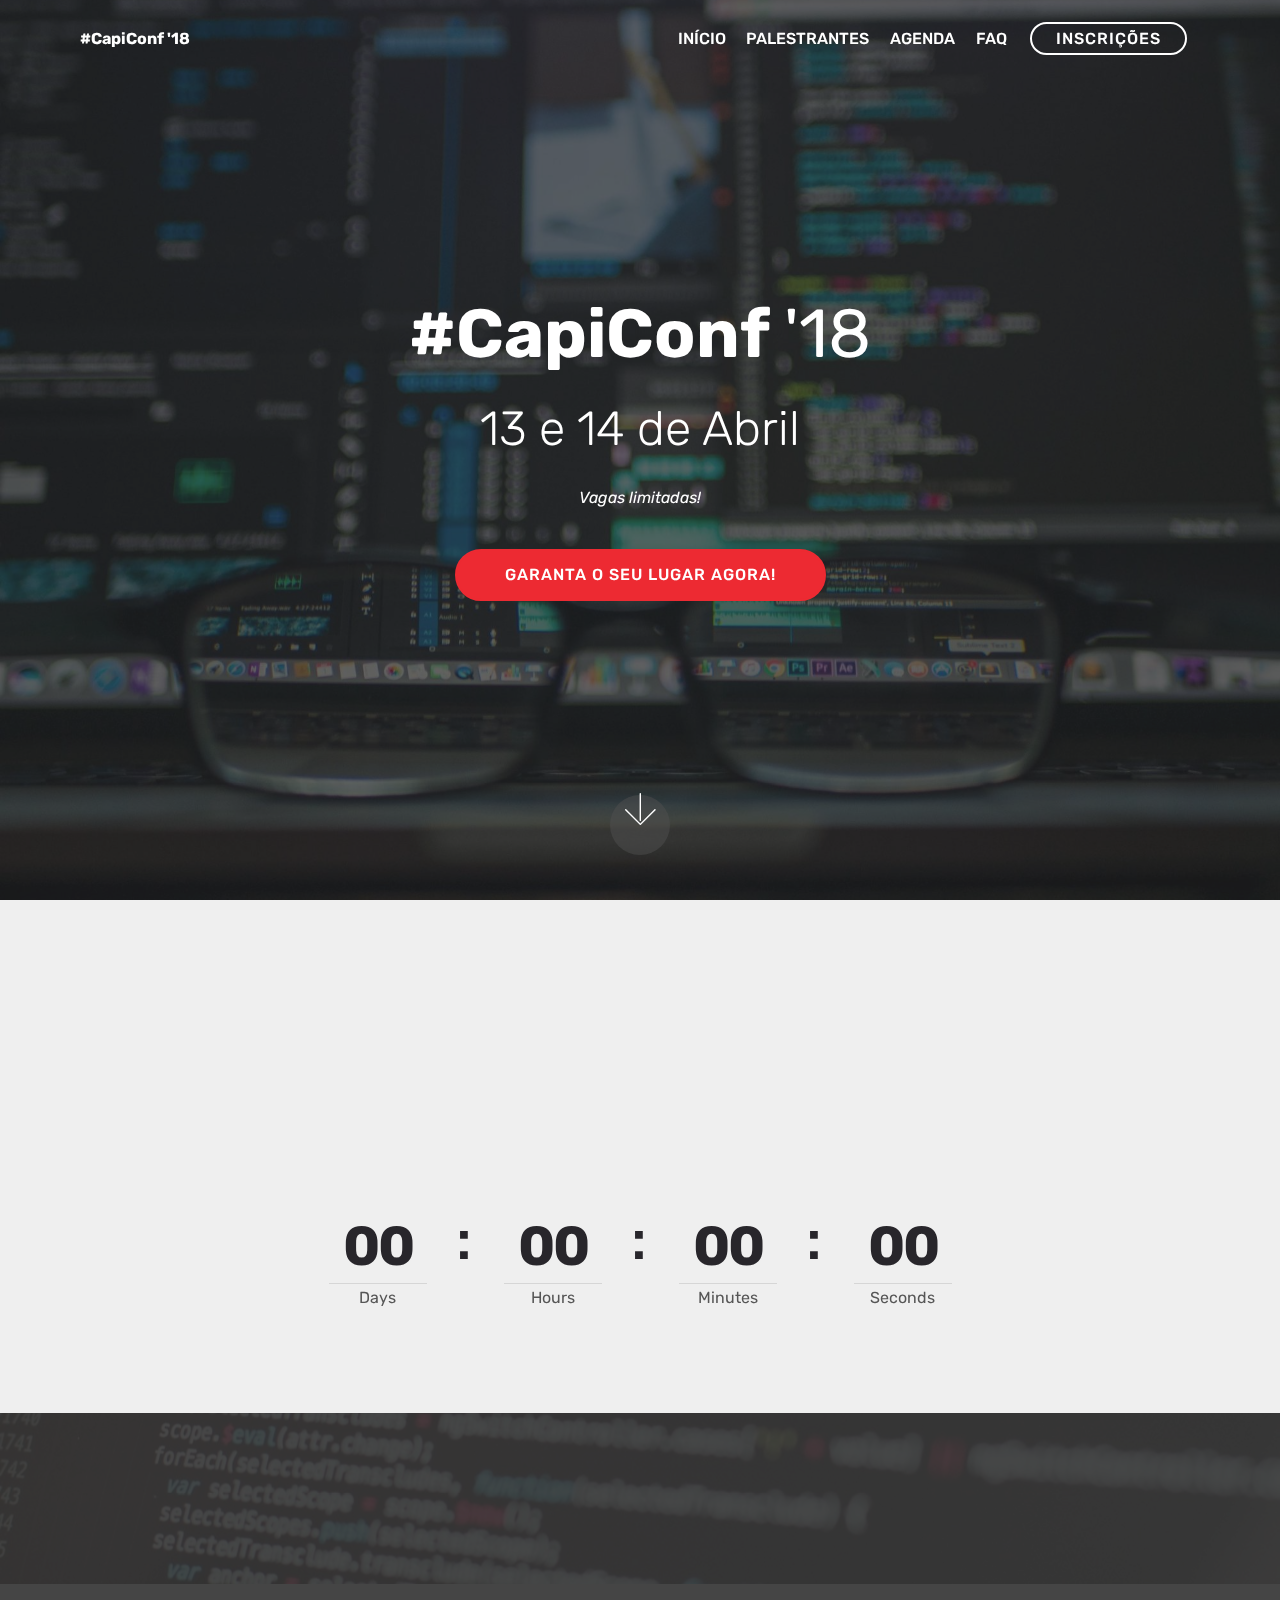
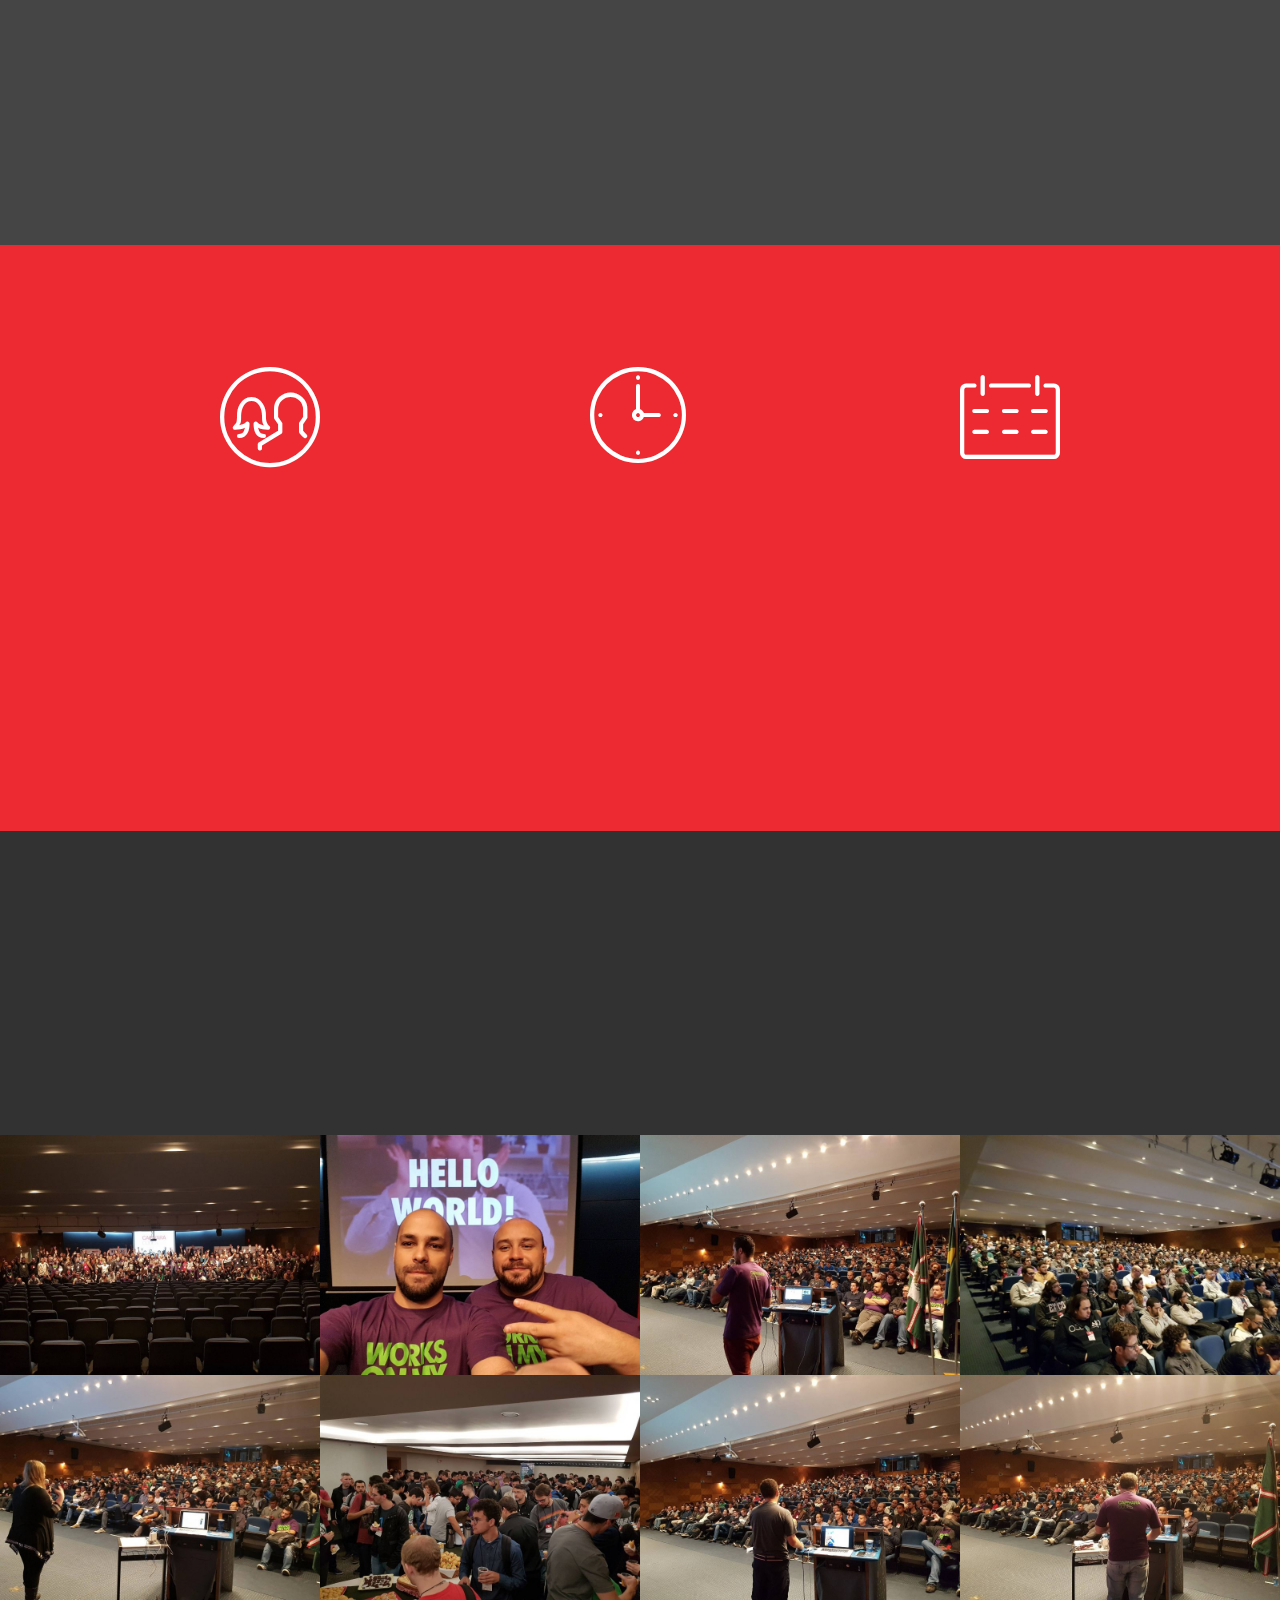
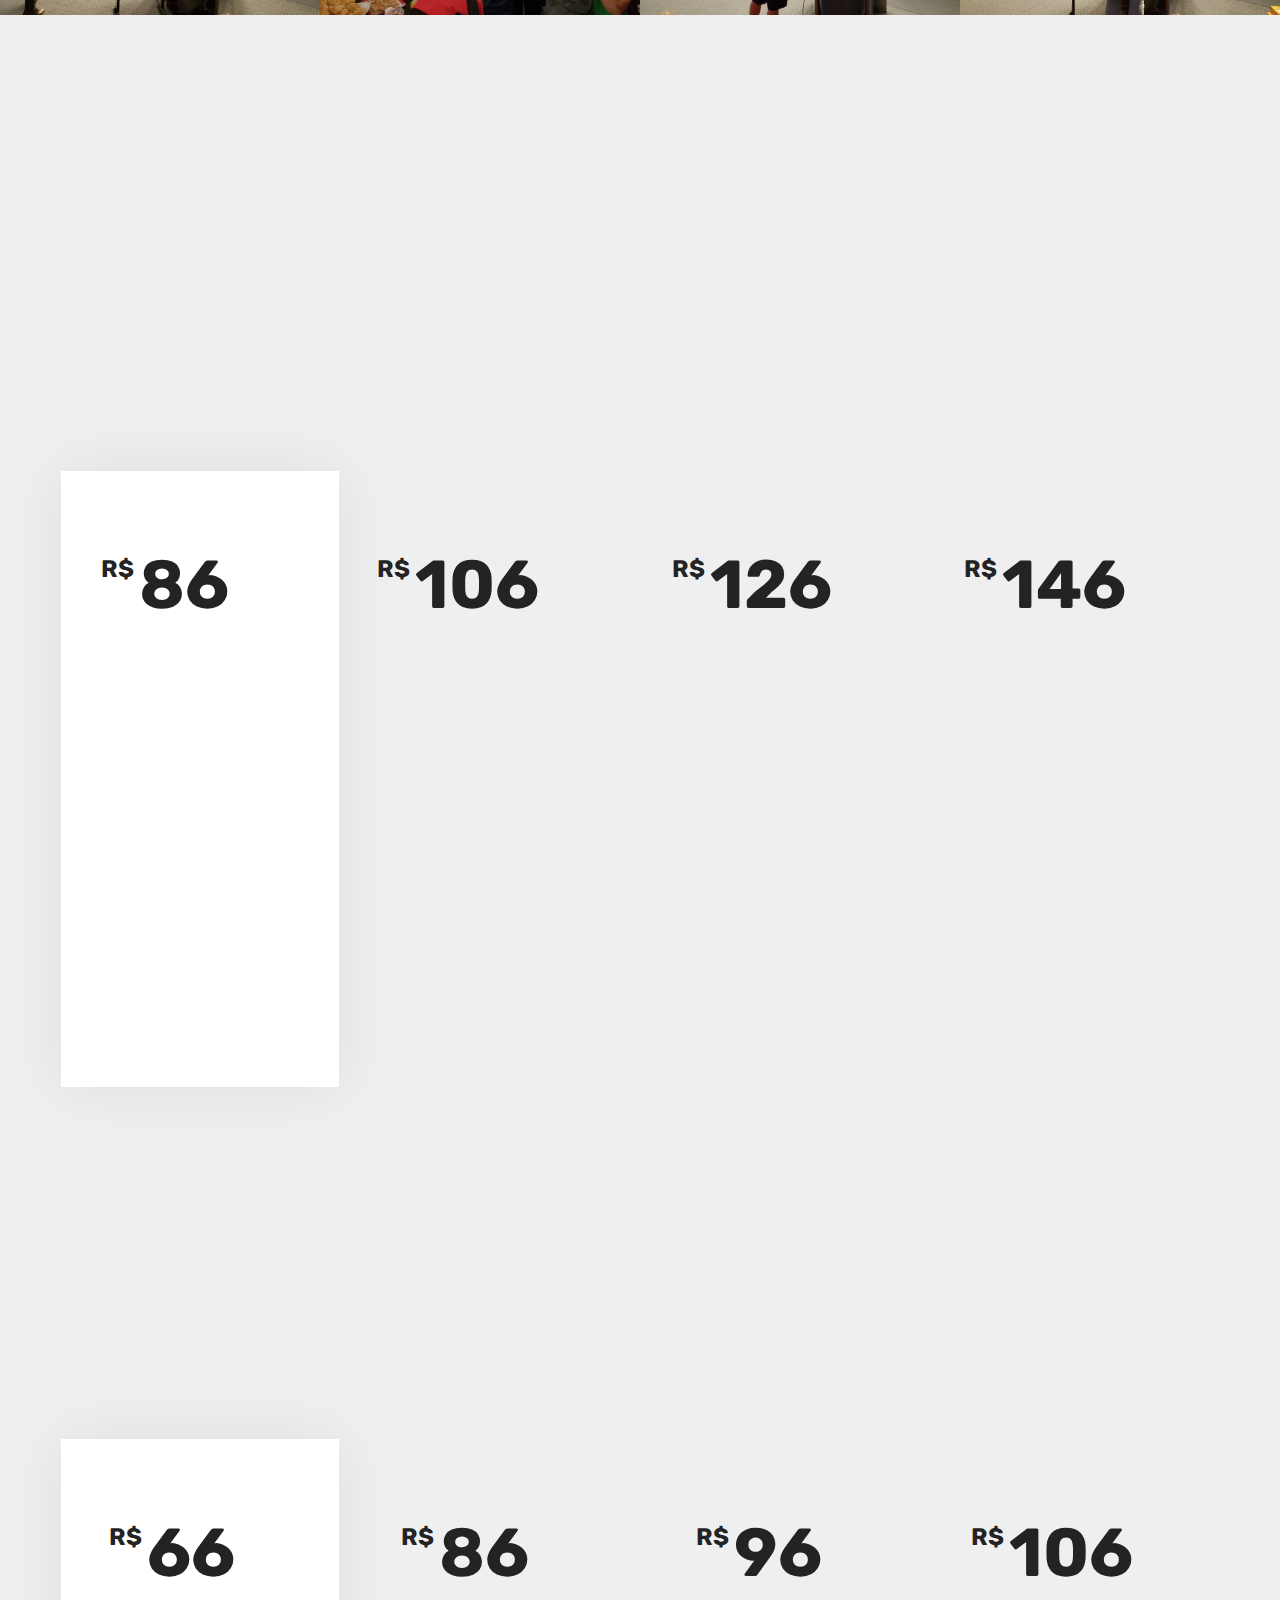
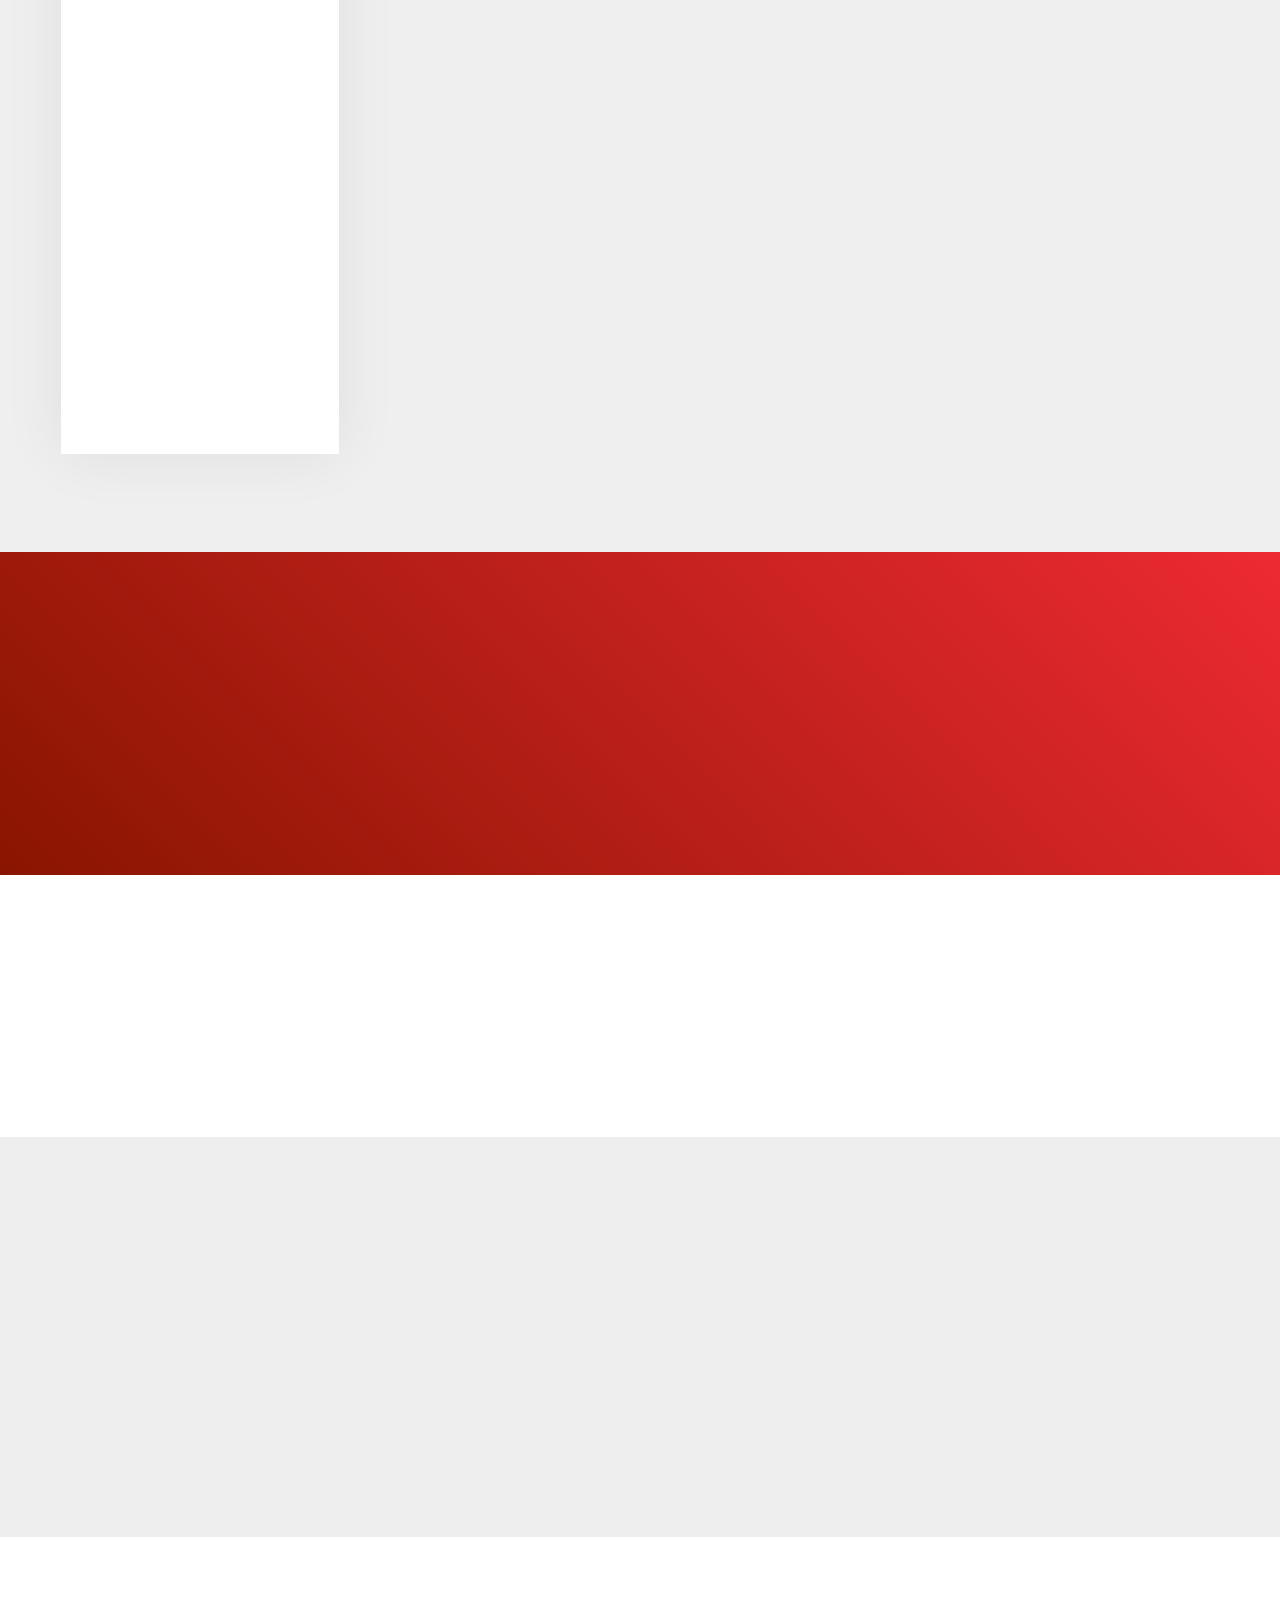
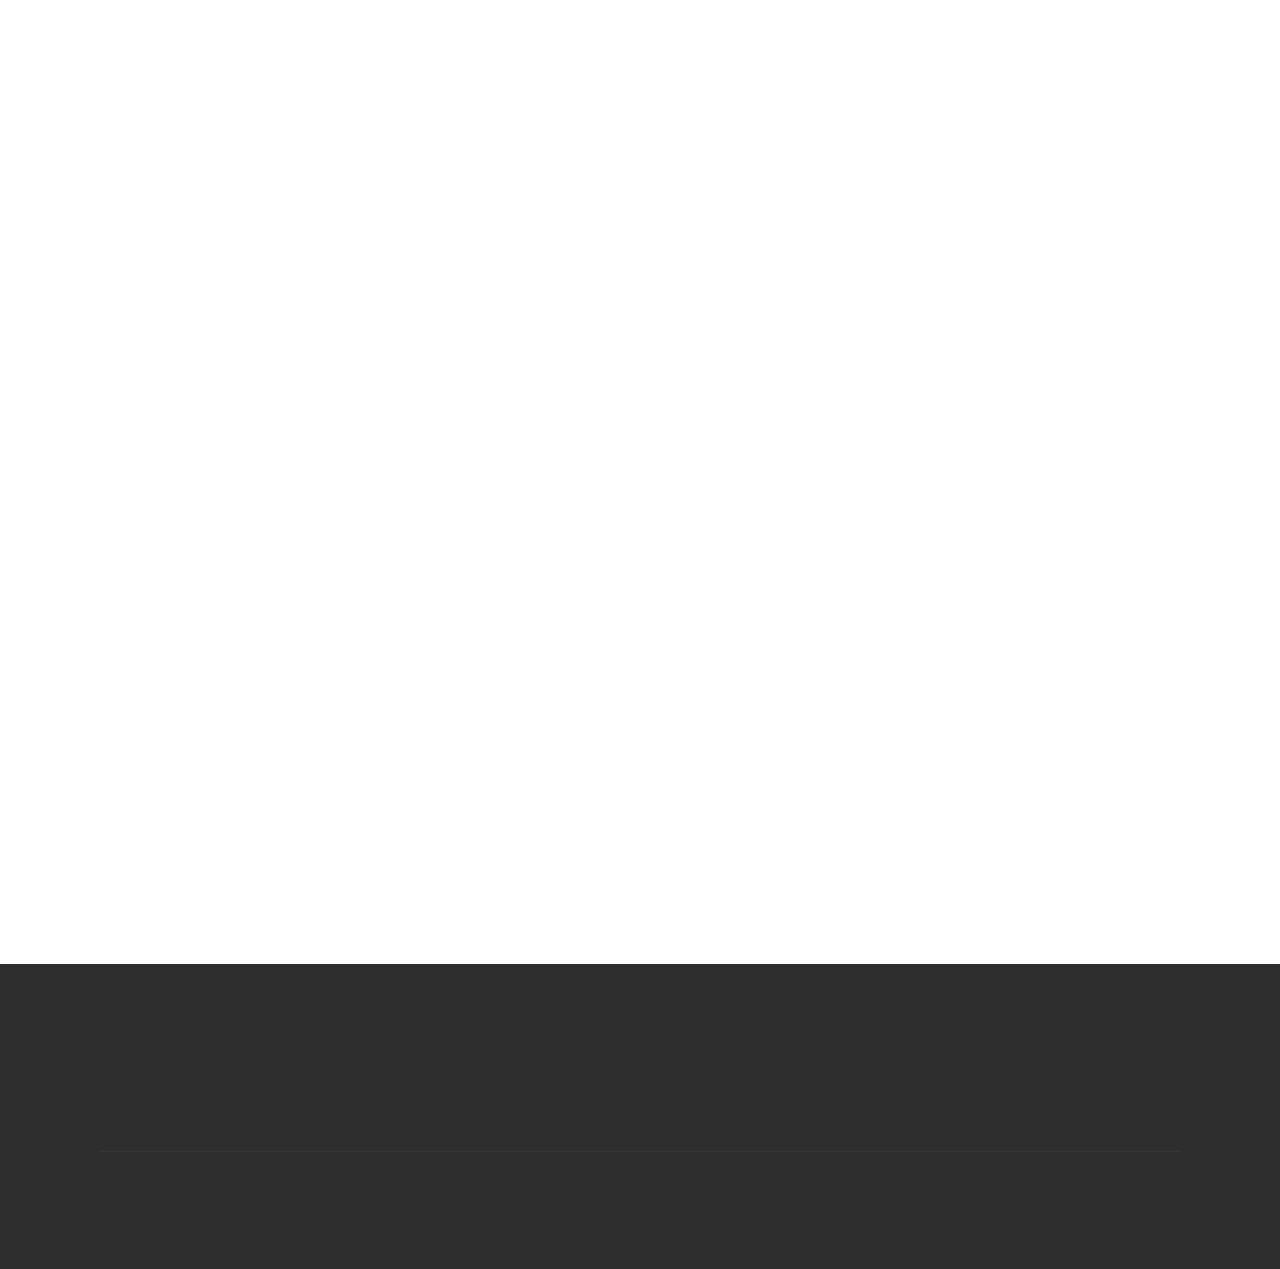
==== commit 1fd76e75: "update informação de pagamento." ====
--- a/index.html
+++ b/index.html
@@ -80,7 +80,7 @@
     </nav>
 </section>
 
-<section class="engine"><a href="https://mobirise.co/f">bootstrap builder</a></section><section class="cid-qGtAOF19Nb mbr-fullscreen mbr-parallax-background" id="header2-0">
+<section class="engine"><a href="https://mobirise.co/i">build a website</a></section><section class="cid-qGtAOF19Nb mbr-fullscreen mbr-parallax-background" id="header2-0">
 
     
 
@@ -250,6 +250,17 @@
                 
                 
             </div>
+        </div>
+    </div>
+</section>
+
+<section class="mbr-section article content1 cid-qGO9QrxnJq" id="content1-2i">
+    
+     
+
+    <div class="container">
+        <div class="media-container-row">
+            <div class="mbr-text col-12 col-md-8 mbr-fonts-style display-7"><em>* Pagamento facilitado em até 10x</em></div>
         </div>
     </div>
 </section>
@@ -368,6 +379,17 @@
                 
                 
             </div>
+        </div>
+    </div>
+</section>
+
+<section class="mbr-section article content1 cid-qGO9Dvfub6" id="content1-2h">
+    
+     
+
+    <div class="container">
+        <div class="media-container-row">
+            <div class="mbr-text col-12 col-md-8 mbr-fonts-style display-7"><em>* Pagamento facilitado em até 10x</em></div>
         </div>
     </div>
 </section>
--- a/assets/mobirise/css/mbr-additional.css
+++ b/assets/mobirise/css/mbr-additional.css
@@ -1974,6 +1974,18 @@
 .cid-qGIZB5Z2lP .mbr-section-subtitle {
   color: #767676;
 }
+.cid-qGO9QrxnJq {
+  padding-top: 0px;
+  padding-bottom: 0px;
+  background-color: #efefef;
+}
+.cid-qGO9QrxnJq .mbr-text,
+.cid-qGO9QrxnJq blockquote {
+  color: #767676;
+}
+.cid-qGO9QrxnJq .mbr-text {
+  text-align: center;
+}
 .cid-qGFNsimaWh {
   padding-top: 30px;
   padding-bottom: 90px;
@@ -2049,6 +2061,18 @@
 }
 .cid-qGJ0VDVA50 .mbr-section-subtitle {
   color: #767676;
+}
+.cid-qGO9Dvfub6 {
+  padding-top: 0px;
+  padding-bottom: 0px;
+  background-color: #efefef;
+}
+.cid-qGO9Dvfub6 .mbr-text,
+.cid-qGO9Dvfub6 blockquote {
+  color: #767676;
+}
+.cid-qGO9Dvfub6 .mbr-text {
+  text-align: center;
 }
 .cid-qGJ1idwjav {
   padding-top: 30px;
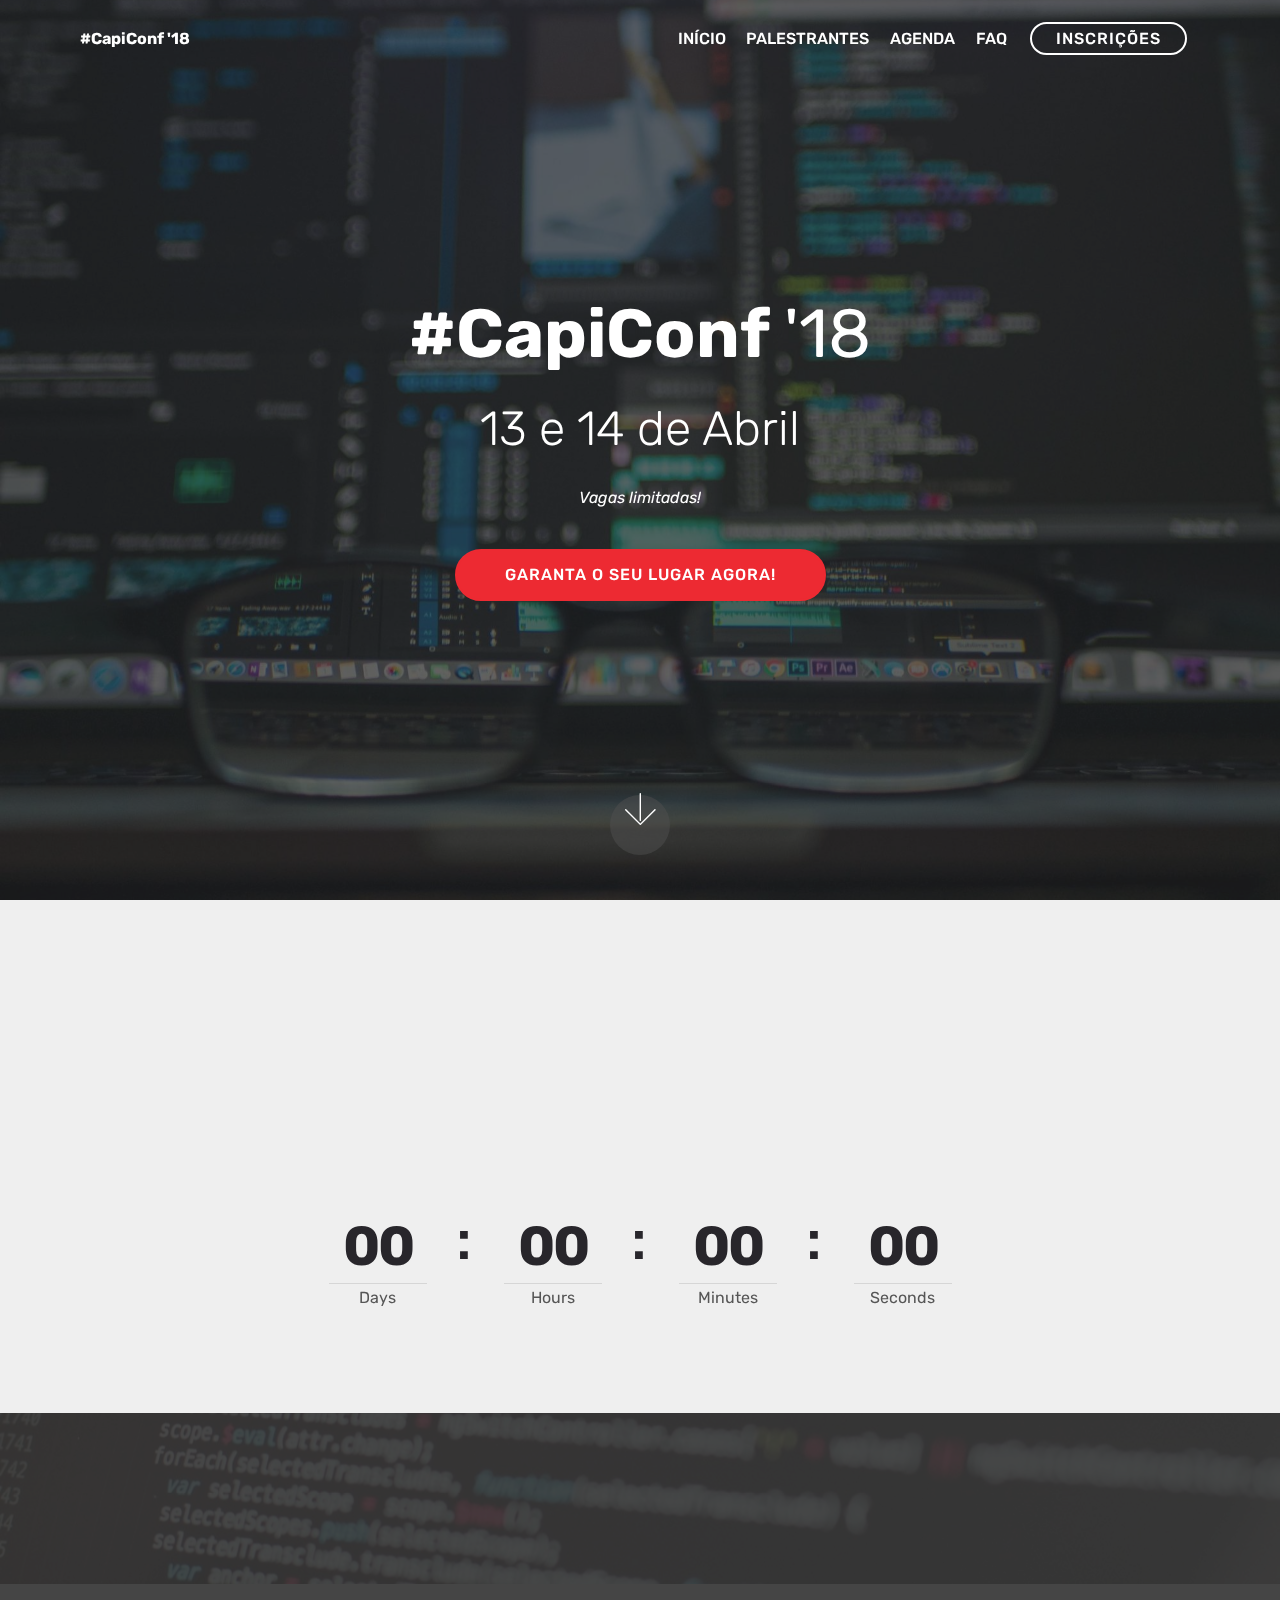
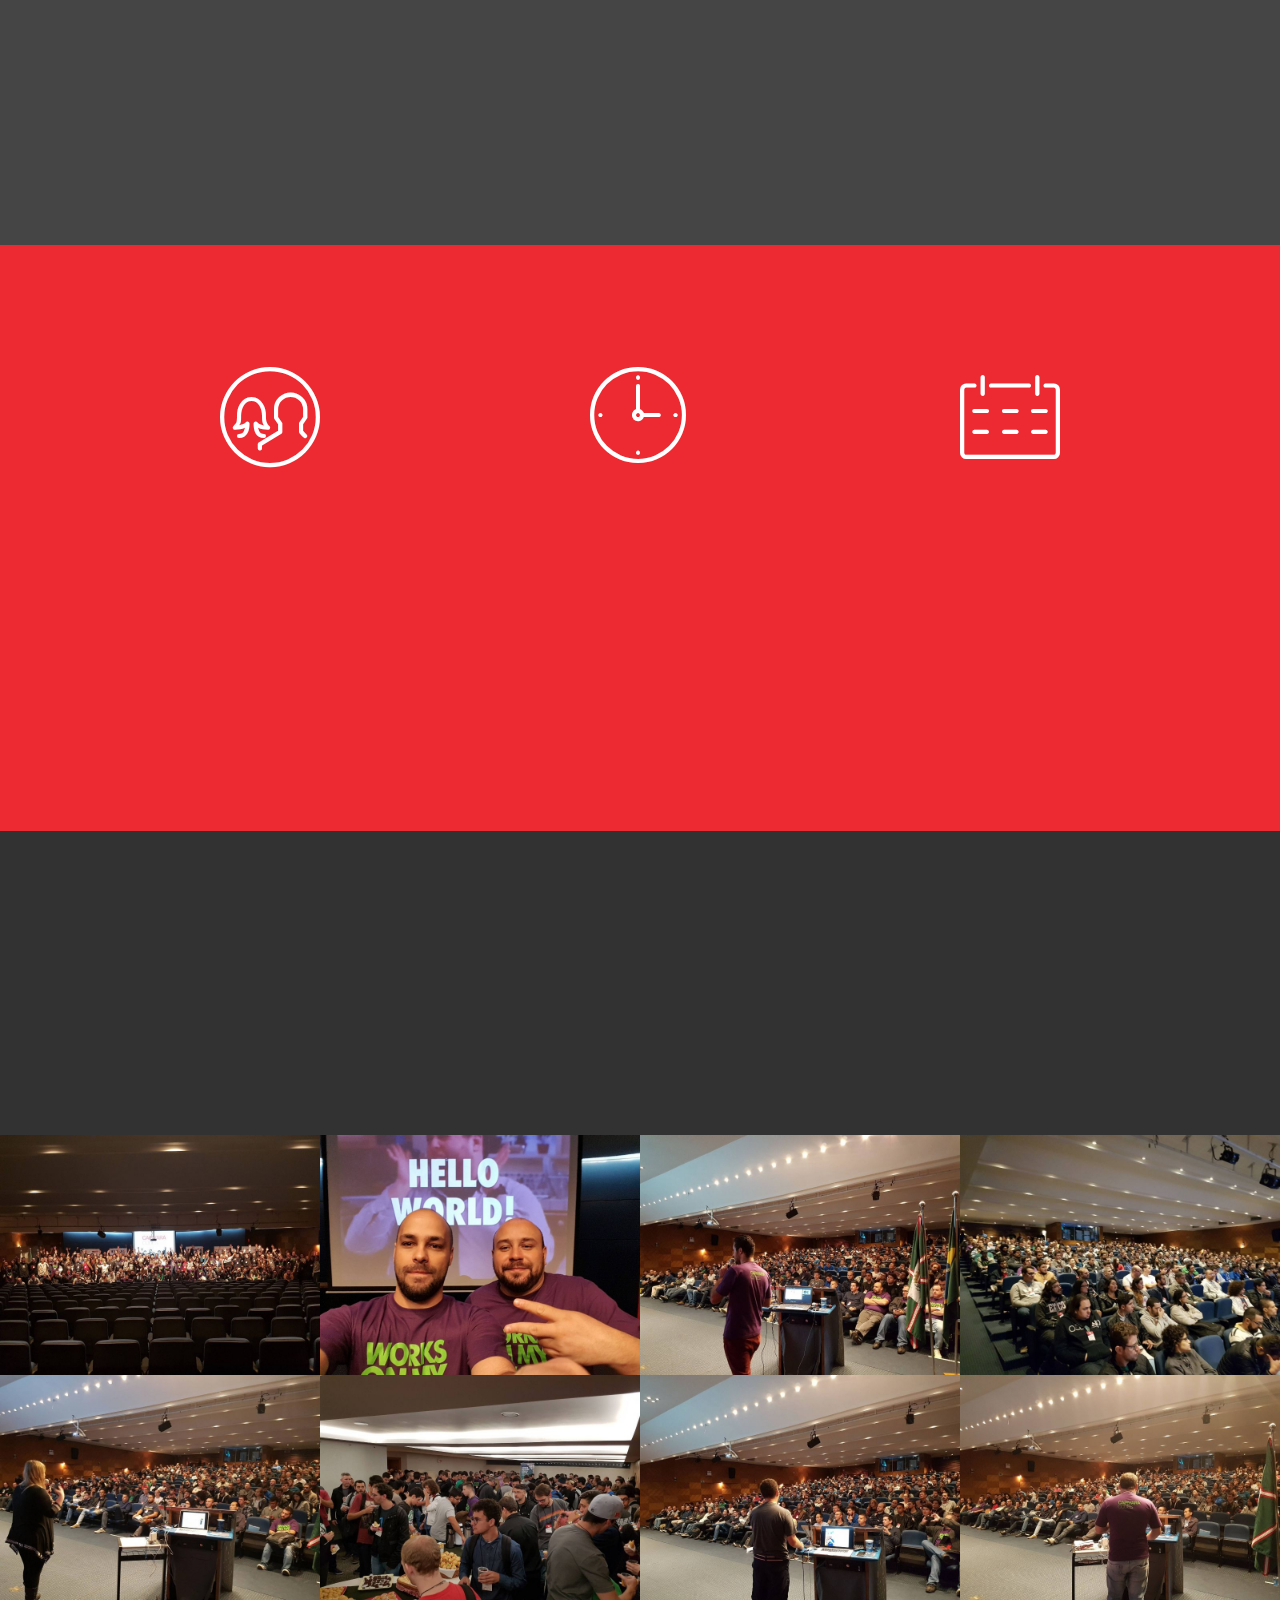
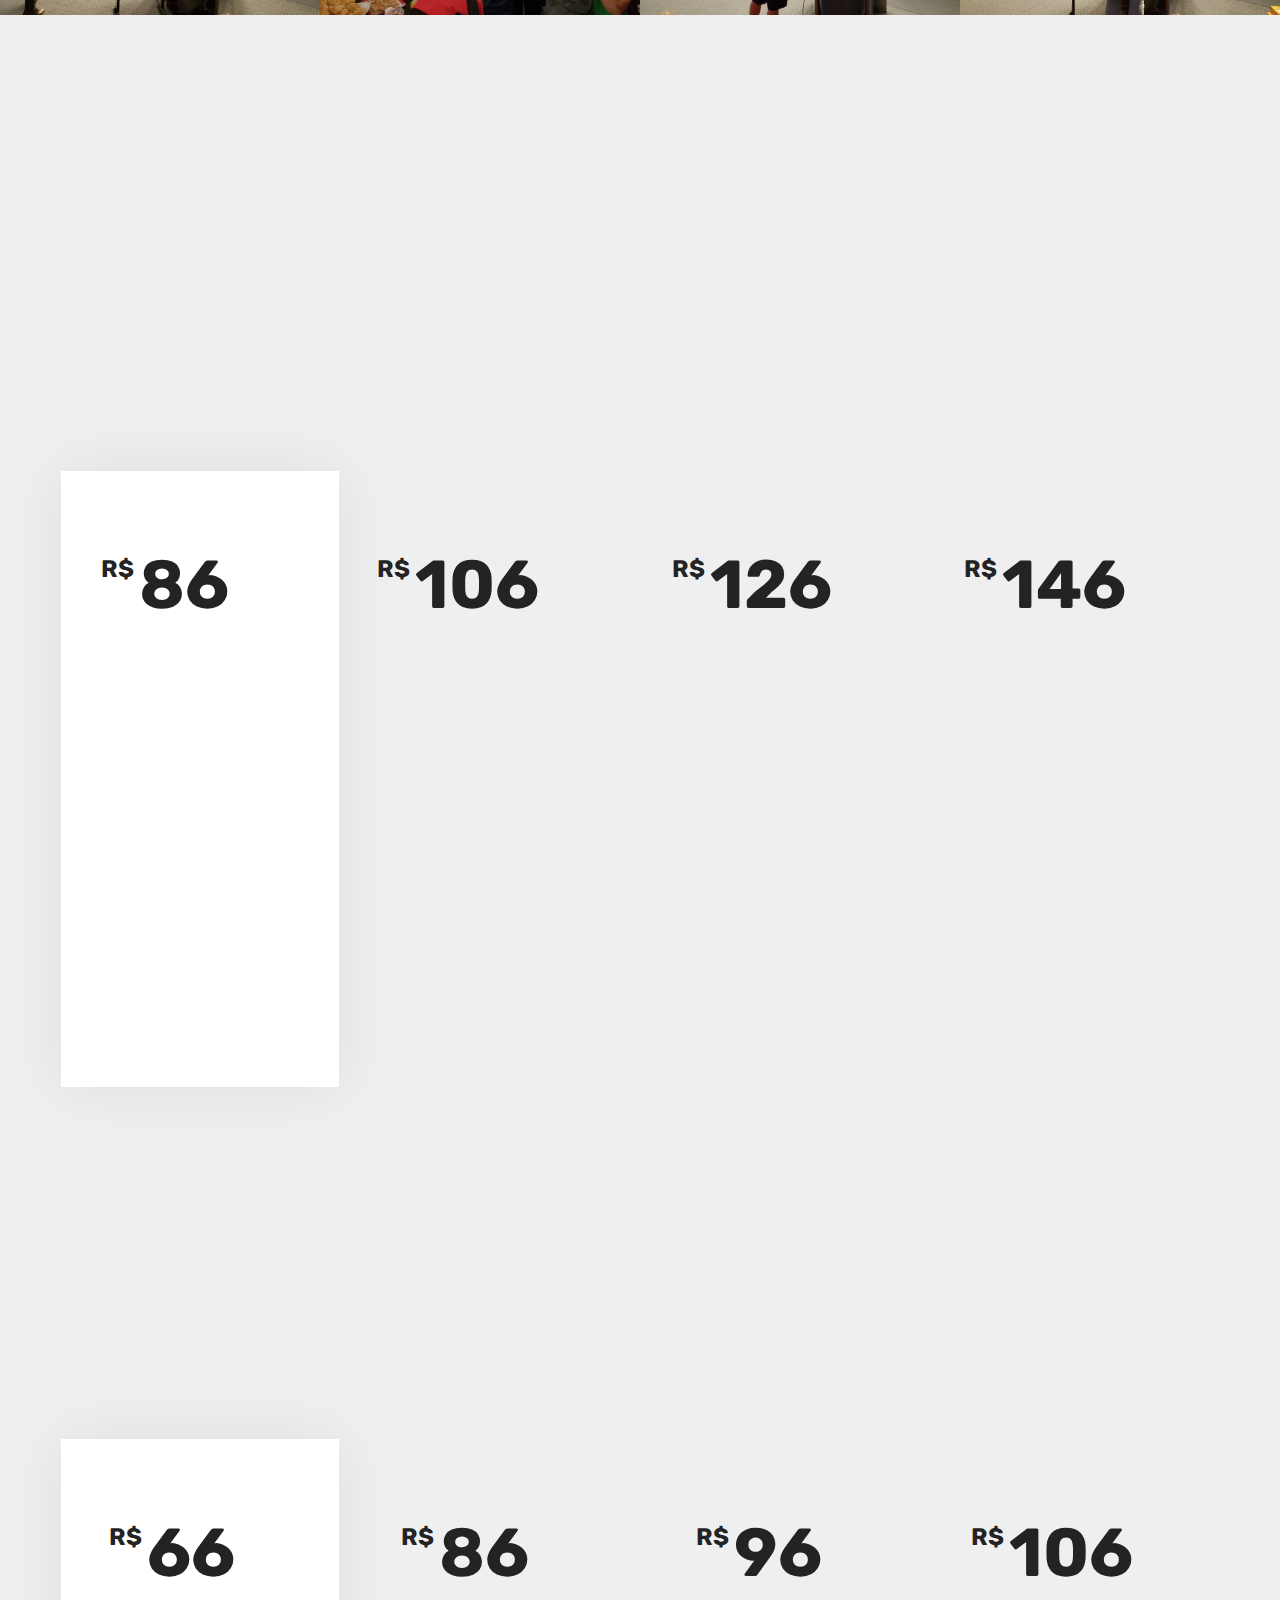
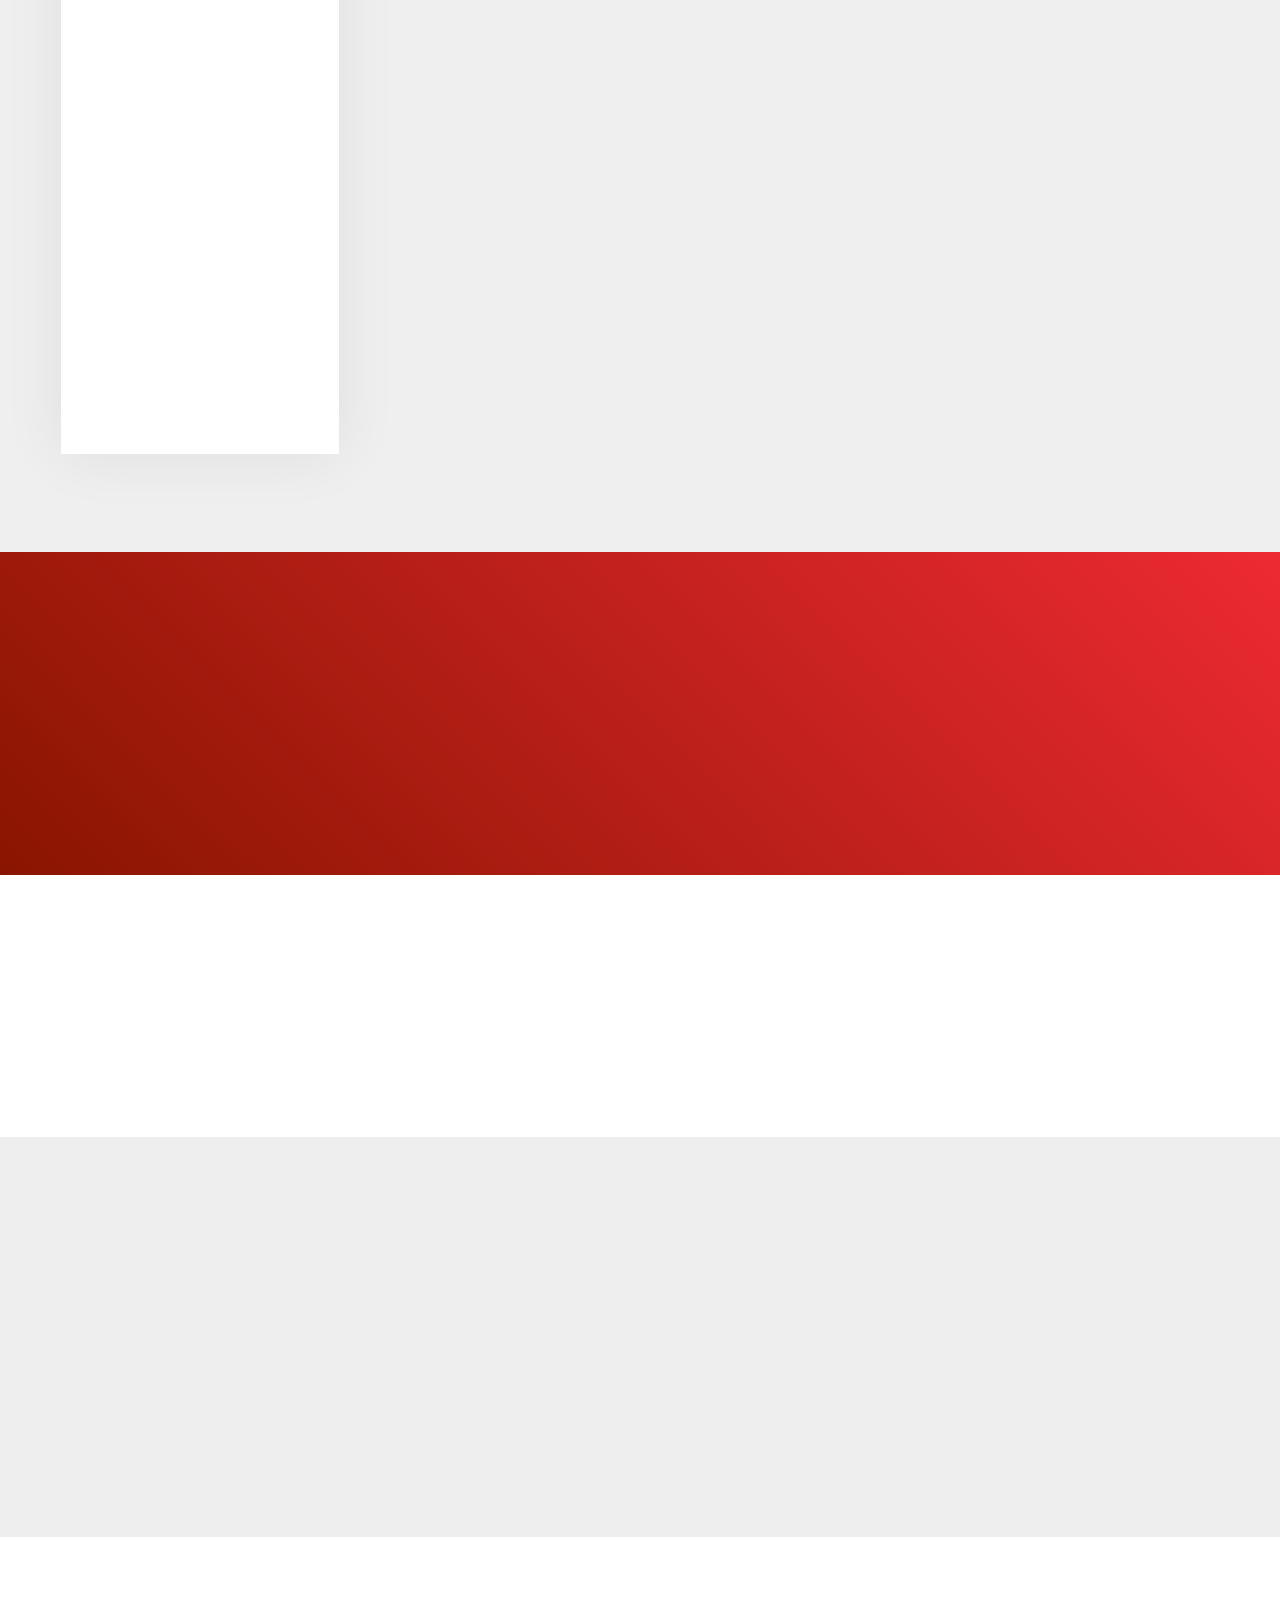
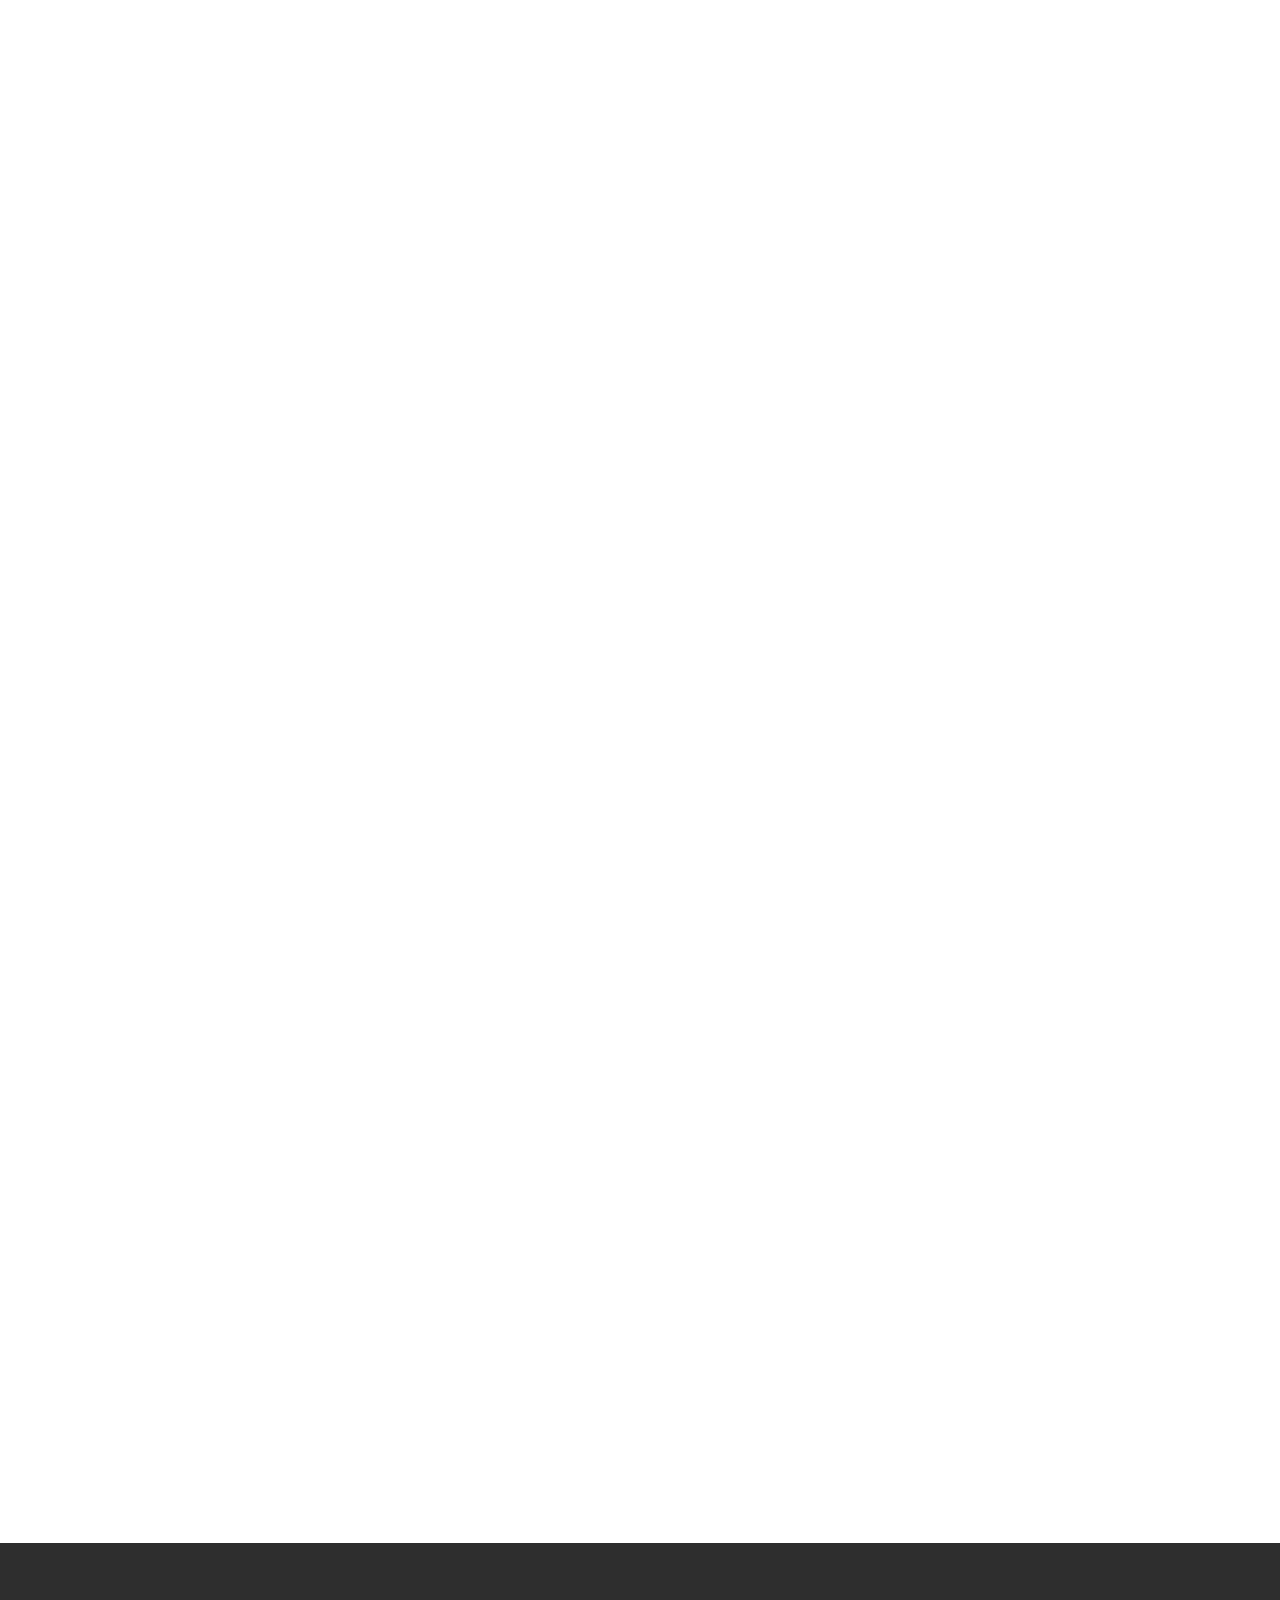
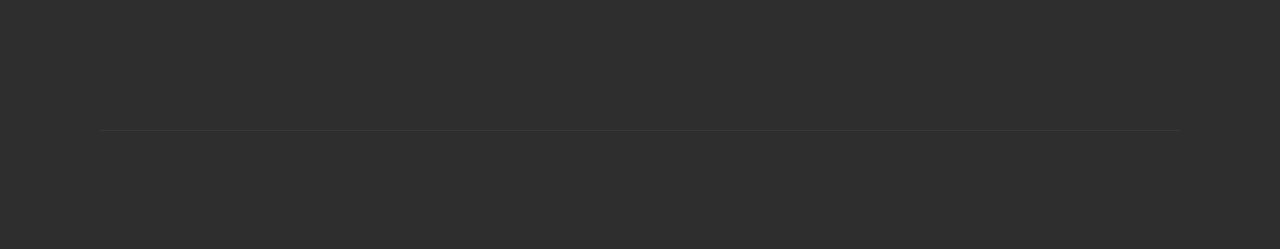
==== commit d4754c1c: "ajustes logo e contato." ====
--- a/index.html
+++ b/index.html
@@ -80,7 +80,7 @@
     </nav>
 </section>
 
-<section class="engine"><a href="https://mobirise.co/i">build a website</a></section><section class="cid-qGtAOF19Nb mbr-fullscreen mbr-parallax-background" id="header2-0">
+<section class="engine"><a href="https://mobirise.co/n">bootstrap modal popup</a></section><section class="cid-qGtAOF19Nb mbr-fullscreen mbr-parallax-background" id="header2-0">
 
     
 
@@ -586,6 +586,62 @@
                 <div class="card-wrapper">
                     <div class="card-img">
                         <a href="http://www.fesppr.edu.br/grupofesp/" target="_blank"><img src="assets/images/fesp-1240x860.jpg" alt="Mobirise" title=""></a>
+                    </div>
+                    <div class="card-box">
+                        
+                        
+                    </div>
+                </div>
+            </div>
+
+            <div class="card p-3 col-12 col-md-6">
+                <div class="card-wrapper">
+                    <div class="card-img">
+                        <a href="http://radek.com.br"><img src="assets/images/radek-1-1240x860.jpg" alt="Mobirise" title=""></a>
+                    </div>
+                    <div class="card-box">
+                        
+                        
+                    </div>
+                </div>
+            </div>
+
+            
+
+            
+            
+            
+        </div>
+    </div>
+</section>
+
+<section class="mbr-section content4 cid-qHjsZAM0Lw" id="content4-2k">
+
+    
+
+    <div class="container">
+        <div class="media-container-row">
+            <div class="title col-12 col-md-8">
+                <h2 class="align-center pb-3 mbr-fonts-style display-2">
+                    Copper</h2>
+                
+                
+            </div>
+        </div>
+    </div>
+</section>
+
+<section class="features17 cid-qHjuByBLwF" id="features17-2o">
+    
+    
+
+    
+    <div class="container-fluid">
+        <div class="media-container-row">
+            <div class="card p-3 col-12 col-md-6">
+                <div class="card-wrapper">
+                    <div class="card-img">
+                        <a href="http://www.azuris.com.br" target="_blank"><img src="assets/images/azuris-1240x860.jpg" alt="Mobirise" title=""></a>
                     </div>
                     <div class="card-box">
                         
--- a/assets/mobirise/css/mbr-additional.css
+++ b/assets/mobirise/css/mbr-additional.css
@@ -2238,6 +2238,52 @@
     padding: 15px;
   }
 }
+.cid-qHjsZAM0Lw {
+  padding-top: 0px;
+  padding-bottom: 0px;
+  background-color: #ffffff;
+}
+.cid-qHjsZAM0Lw .mbr-section-subtitle {
+  color: #767676;
+}
+.cid-qHjuByBLwF {
+  padding-top: 0px;
+  padding-bottom: 0px;
+  background-color: #ffffff;
+}
+.cid-qHjuByBLwF .card-img {
+  background-color: #fff;
+}
+.cid-qHjuByBLwF .card-box {
+  padding: 2rem;
+}
+.cid-qHjuByBLwF h4 {
+  font-weight: 500;
+  margin-bottom: 0;
+  text-align: left;
+}
+.cid-qHjuByBLwF p {
+  text-align: left;
+}
+.cid-qHjuByBLwF .mbr-text {
+  color: #767676;
+}
+.cid-qHjuByBLwF .card-wrapper {
+  height: 100%;
+  box-shadow: 0px 0px 0px 0px rgba(0, 0, 0, 0);
+  transition: box-shadow 0.3s;
+}
+.cid-qHjuByBLwF .card-wrapper:hover {
+  box-shadow: 0px 0px 30px 0px rgba(0, 0, 0, 0.05);
+  transition: box-shadow 0.3s;
+}
+@media (min-width: 992px) {
+  .cid-qHjuByBLwF .my-col {
+    flex: 0 0 20%;
+    max-width: 20%;
+    padding: 15px;
+  }
+}
 .cid-qGC2vpSkKk {
   padding-top: 60px;
   padding-bottom: 60px;
@@ -3178,32 +3224,16 @@
 .cid-qGFWyIs1bT blockquote {
   color: #767676;
 }
-.cid-qGFYPj9ltm {
-  padding-top: 90px;
-  padding-bottom: 90px;
-  background-color: #ffffff;
-}
-.cid-qGFYPj9ltm .title {
-  margin-bottom: 2rem;
-}
-.cid-qGFYPj9ltm .mbr-section-subtitle {
-  color: #767676;
-}
-.cid-qGFYPj9ltm a:not([href]):not([tabindex]) {
-  color: #fff;
-  border-radius: 3px;
-}
-.cid-qGFYPj9ltm a.btn-white:not([href]):not([tabindex]) {
-  color: #333;
-}
-.cid-qGFYPj9ltm .multi-horizontal {
-  flex-grow: 1;
-  -webkit-flex-grow: 1;
-  max-width: 100%;
-}
-.cid-qGFYPj9ltm .input-group-btn {
-  display: block;
-  text-align: center;
+.cid-qHjr4cKHX4 {
+  padding-top: 60px;
+  padding-bottom: 60px;
+  background-color: #ed2a32;
+}
+.cid-qHjr4cKHX4 .mbr-section-subtitle {
+  color: #ffffff;
+}
+.cid-qHjr4cKHX4 H2 {
+  color: #ffffff;
 }
 .cid-qGK6vDvsGQ {
   padding-top: 60px;
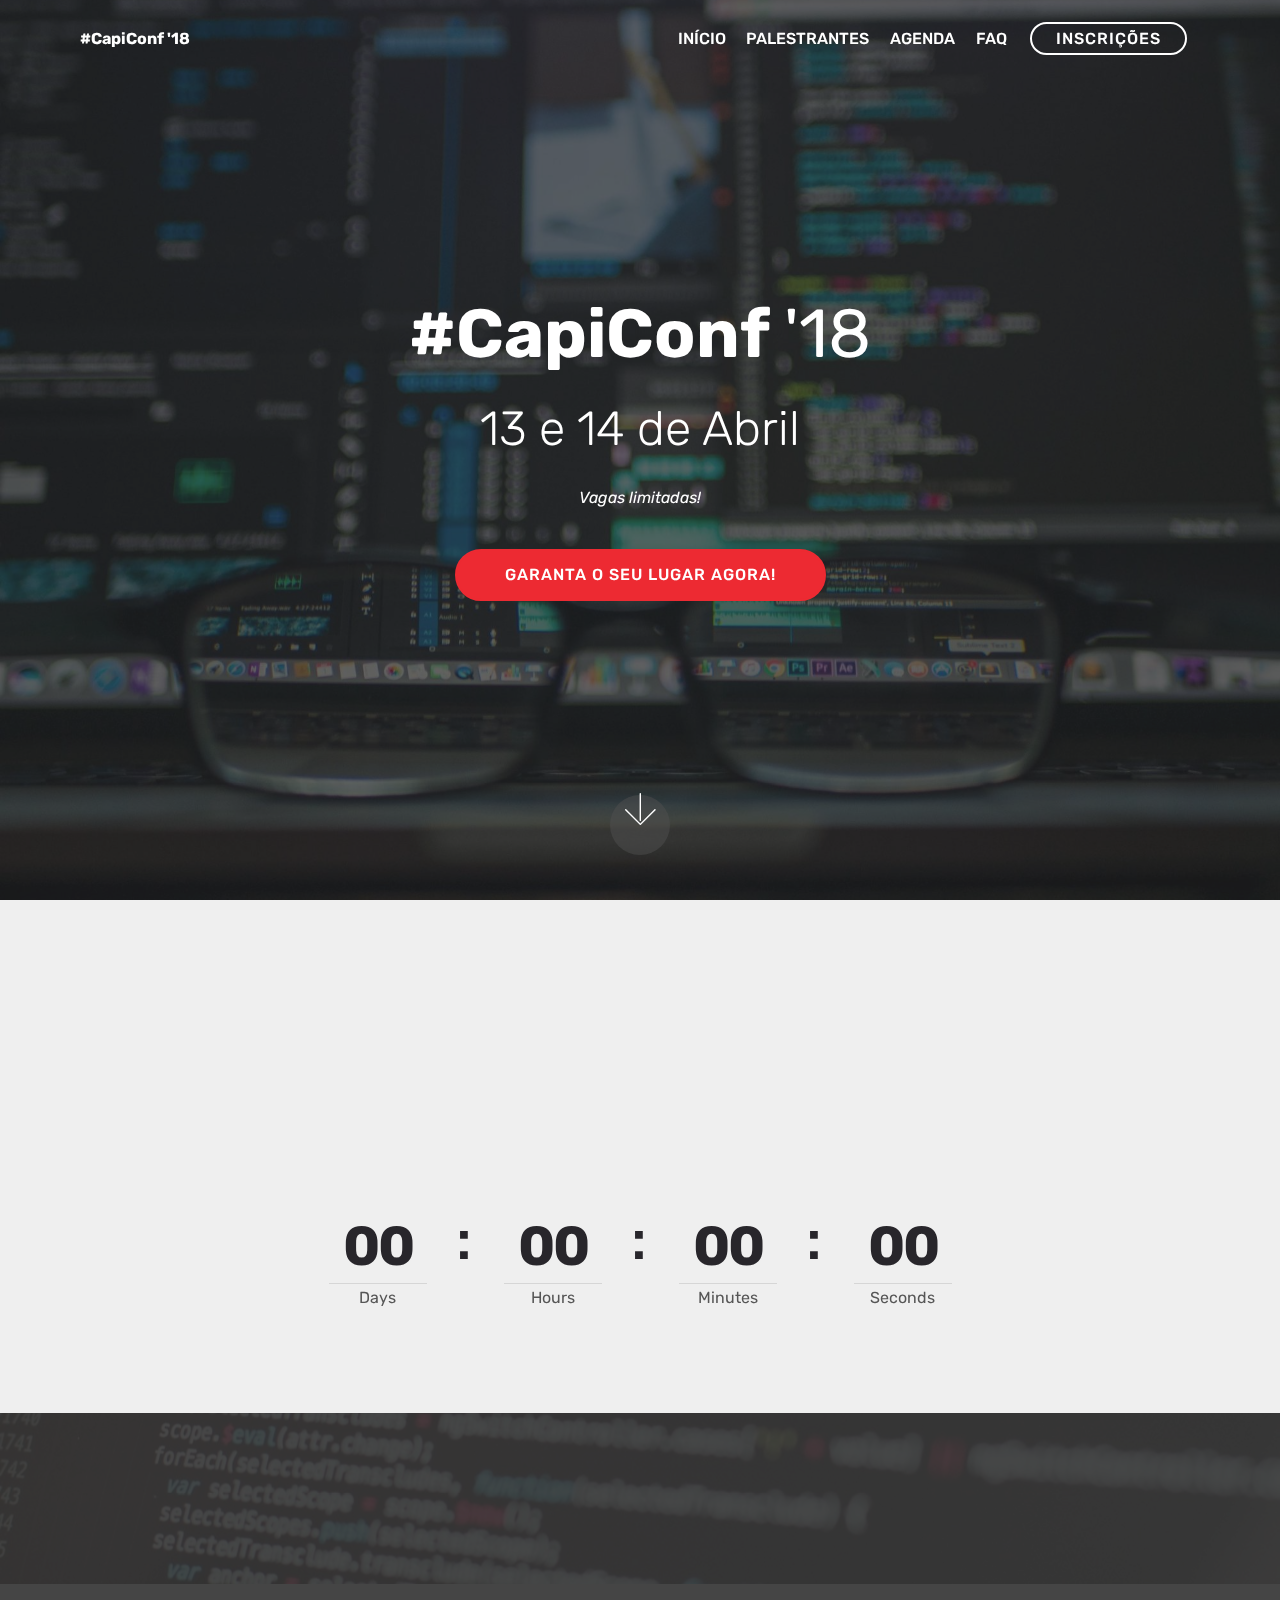
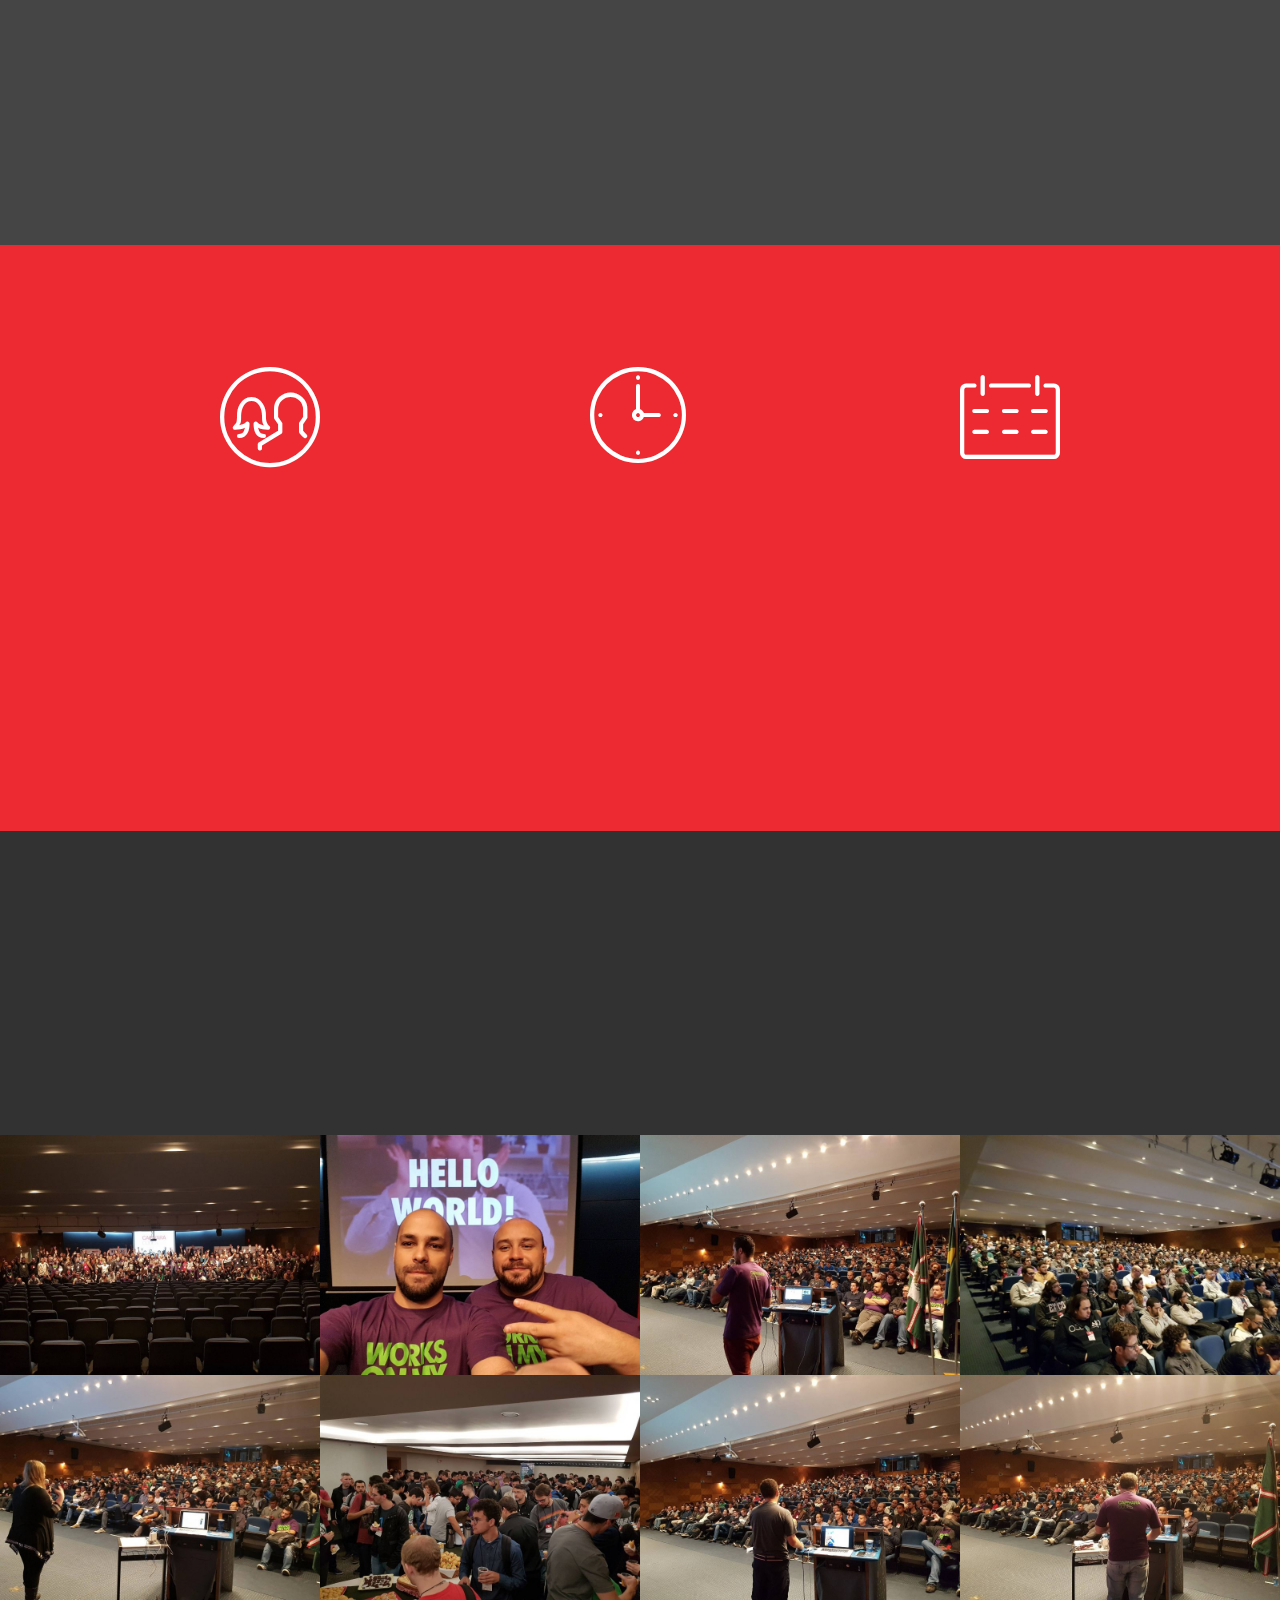
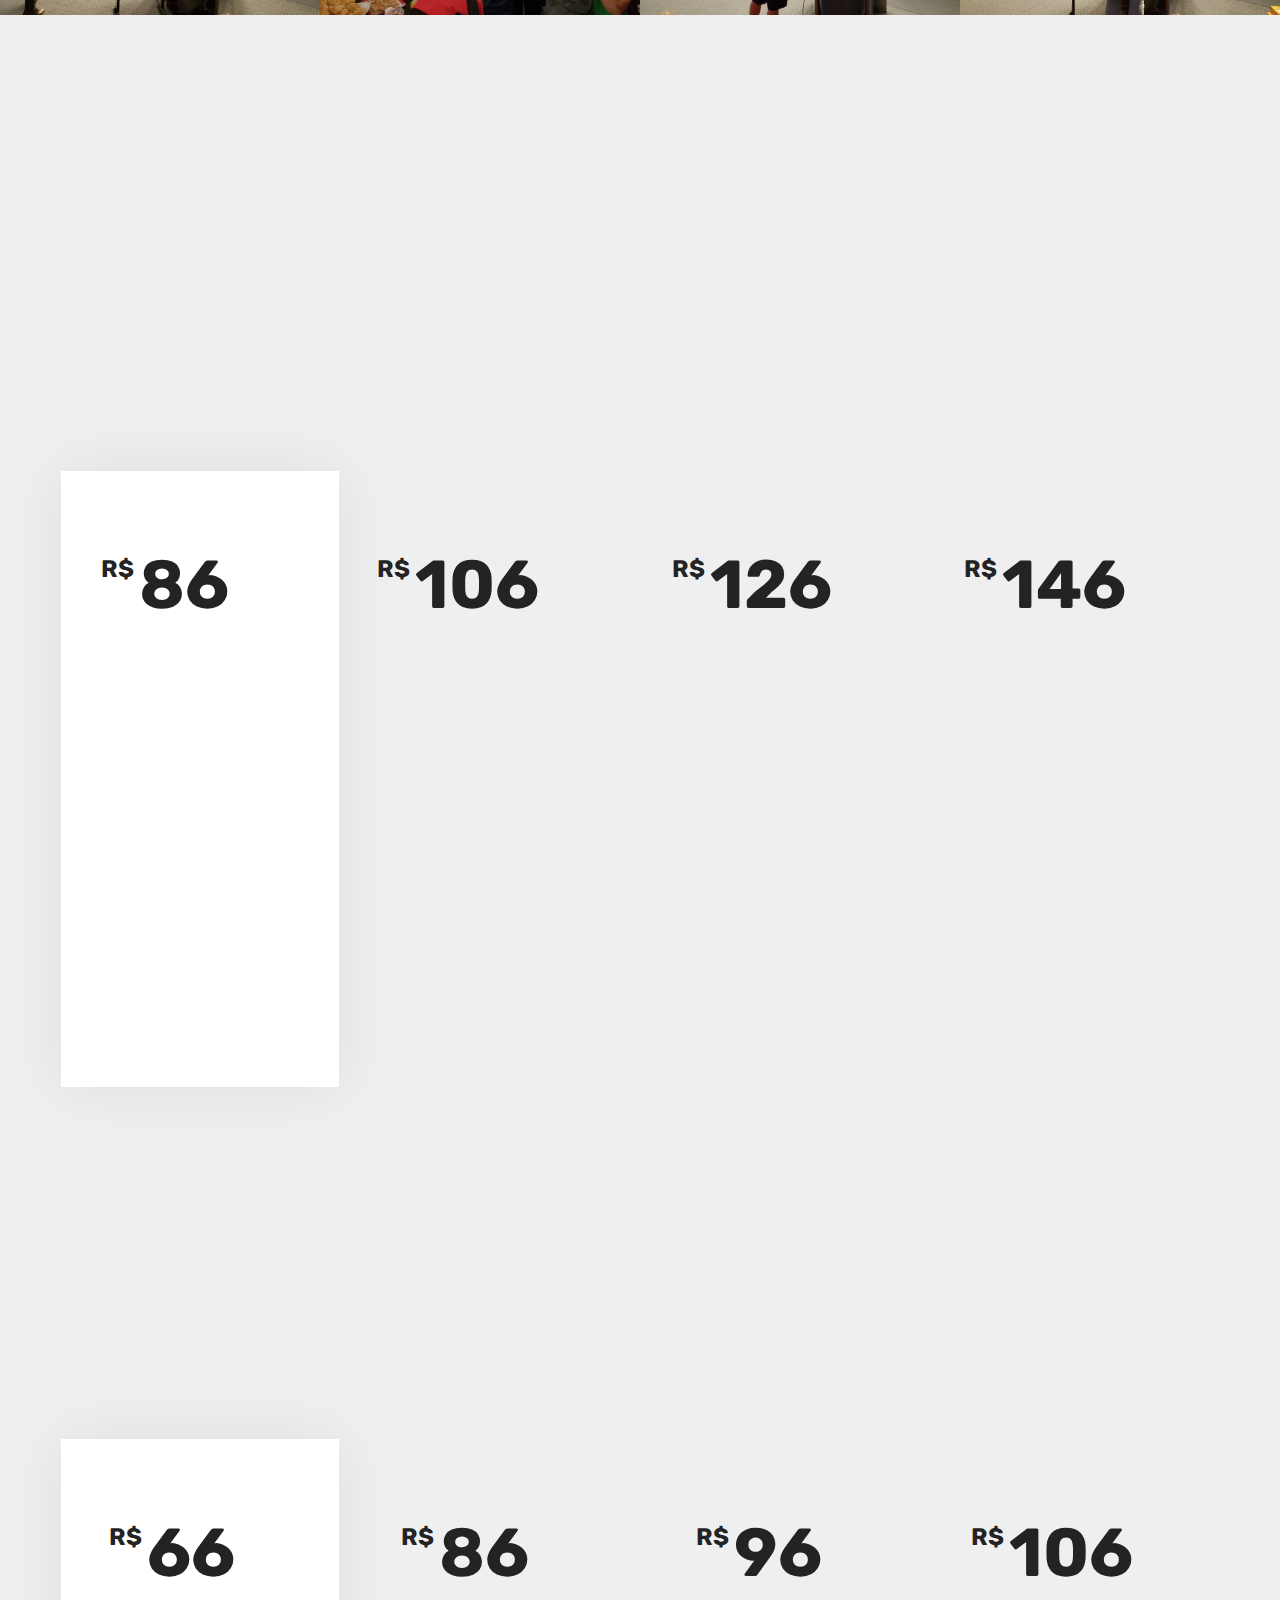
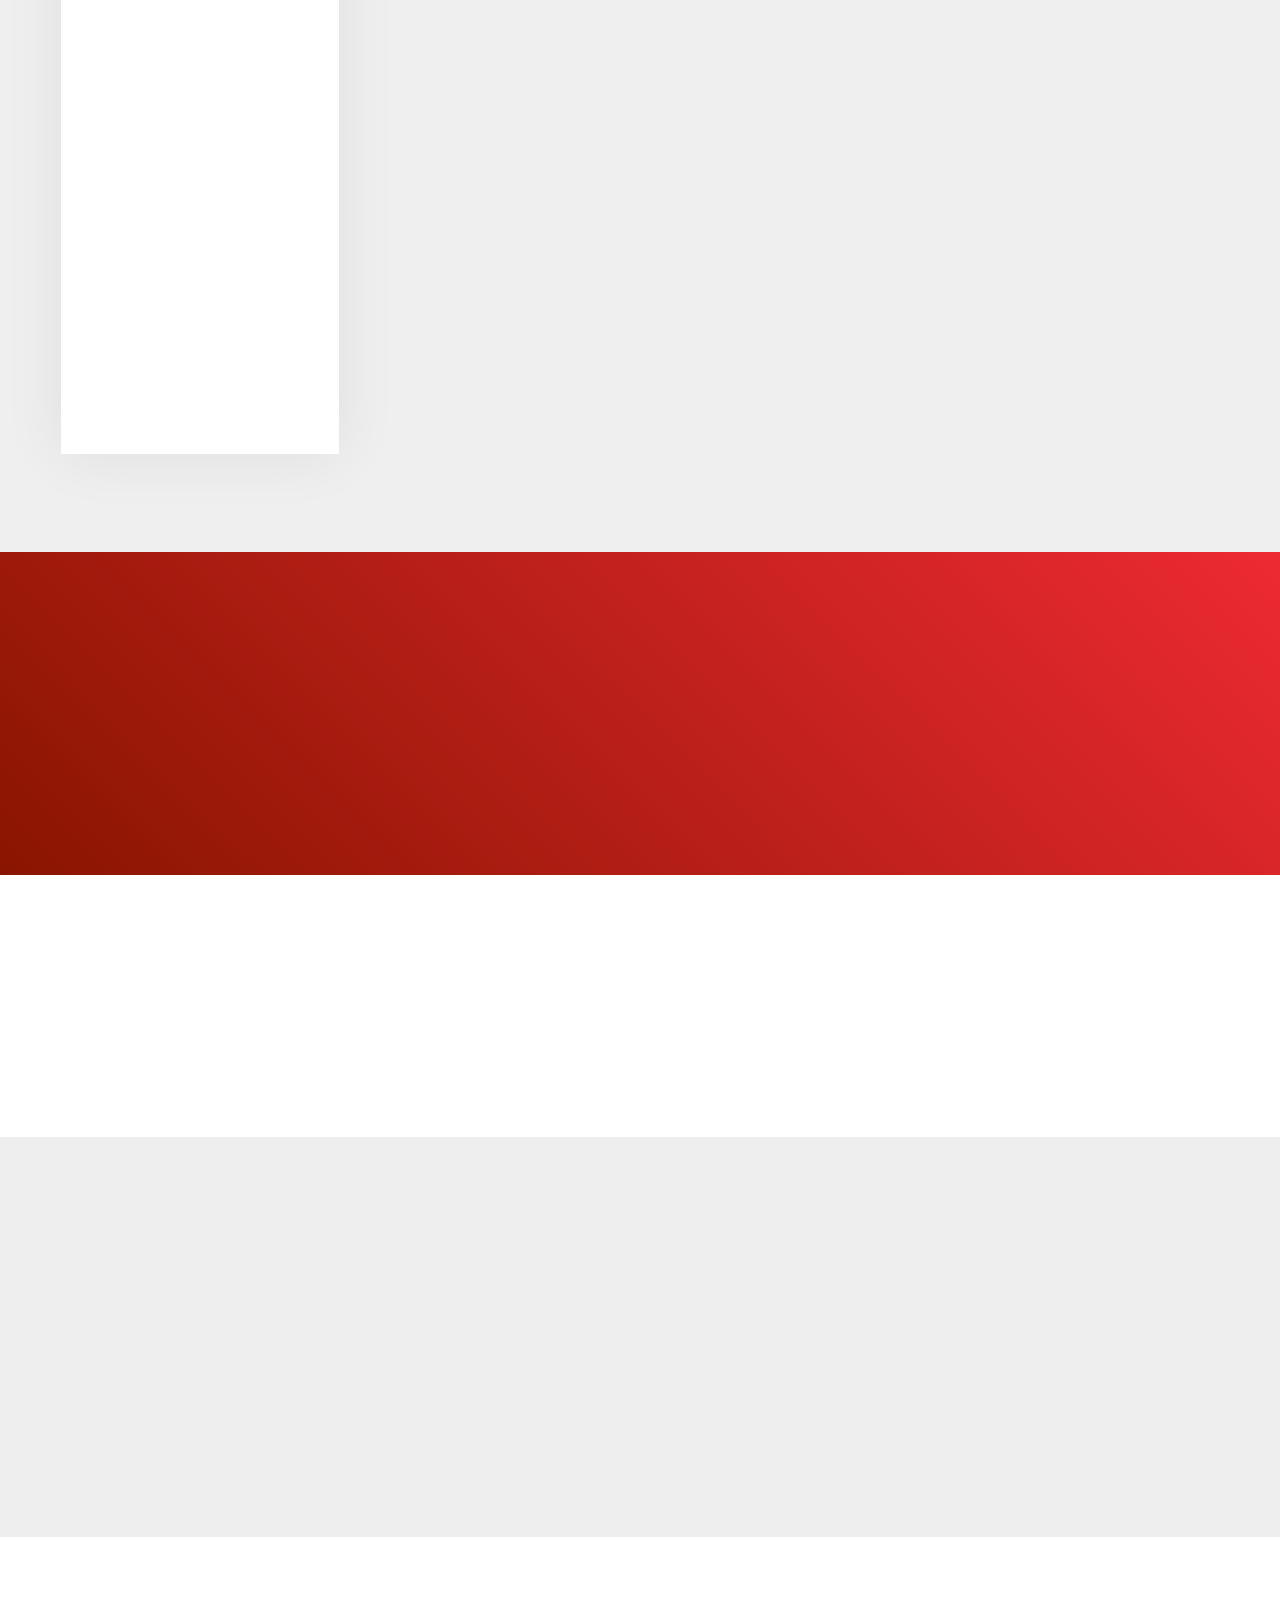
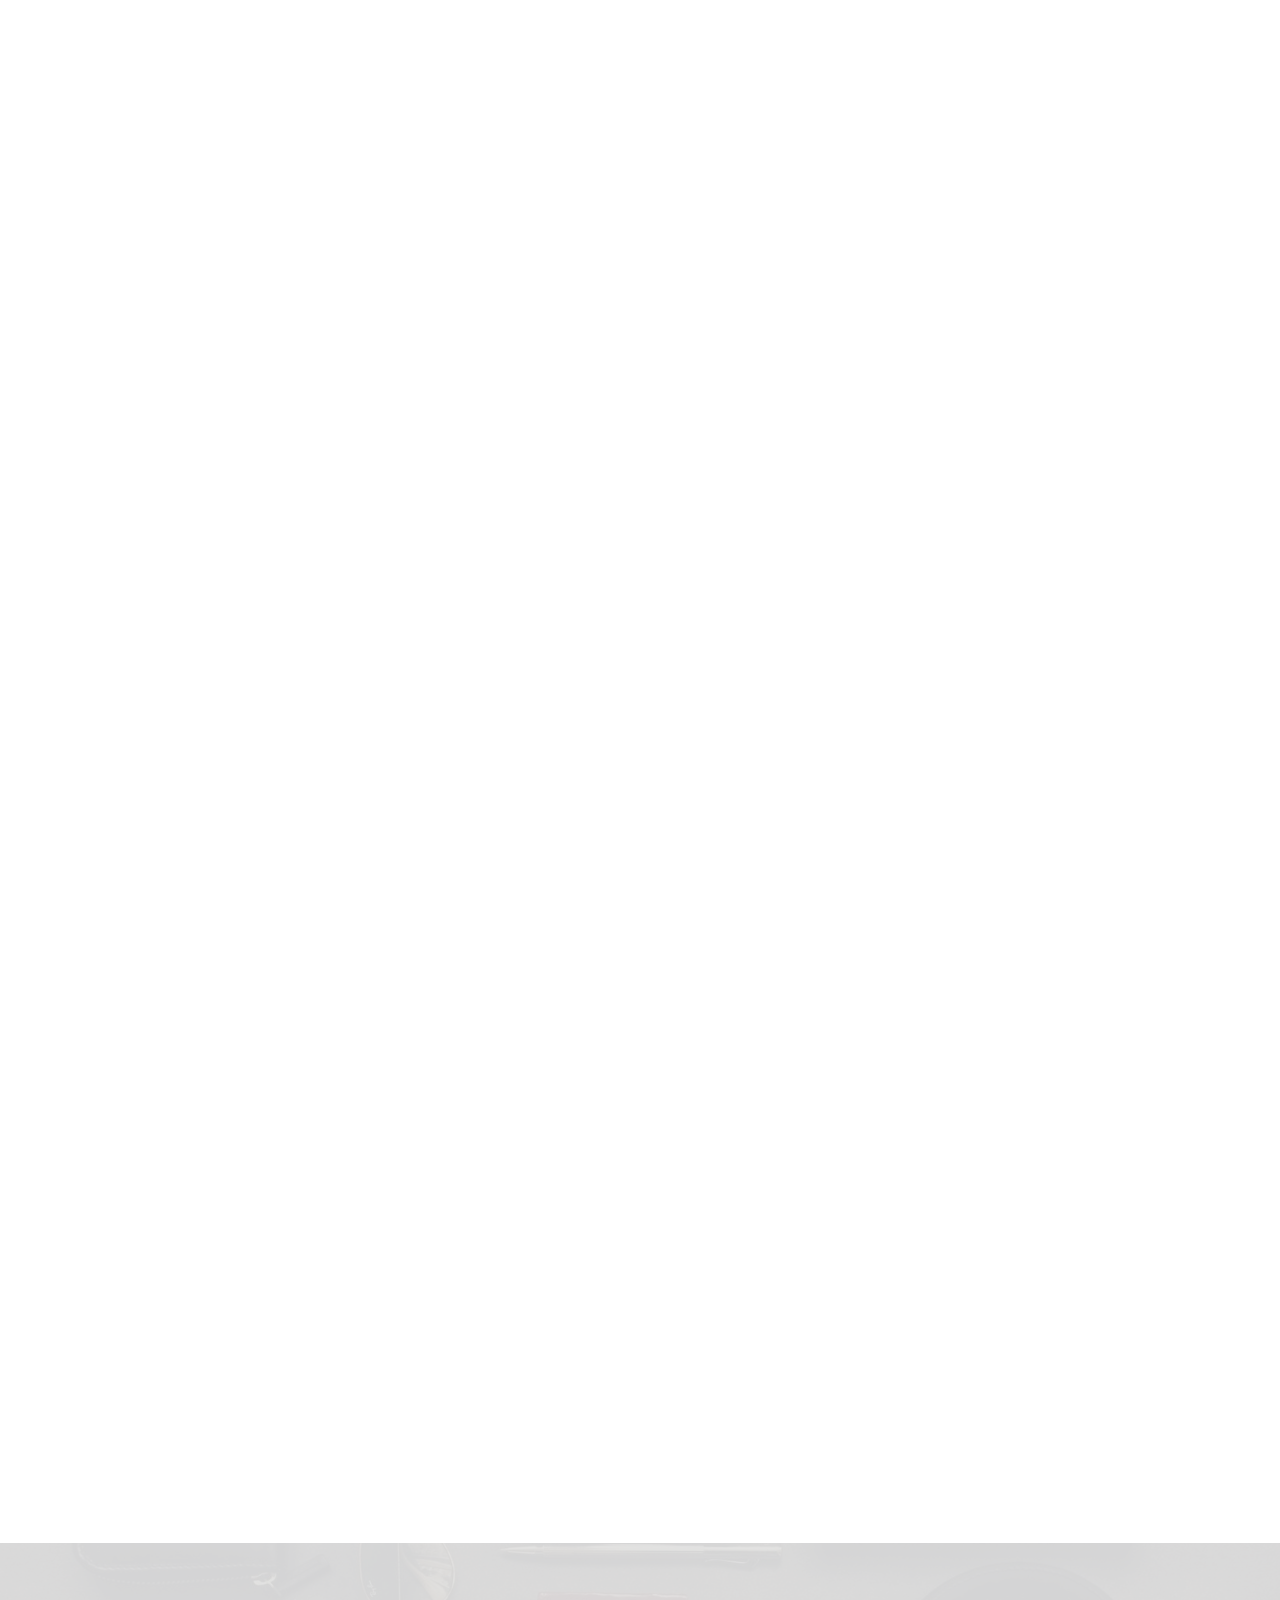
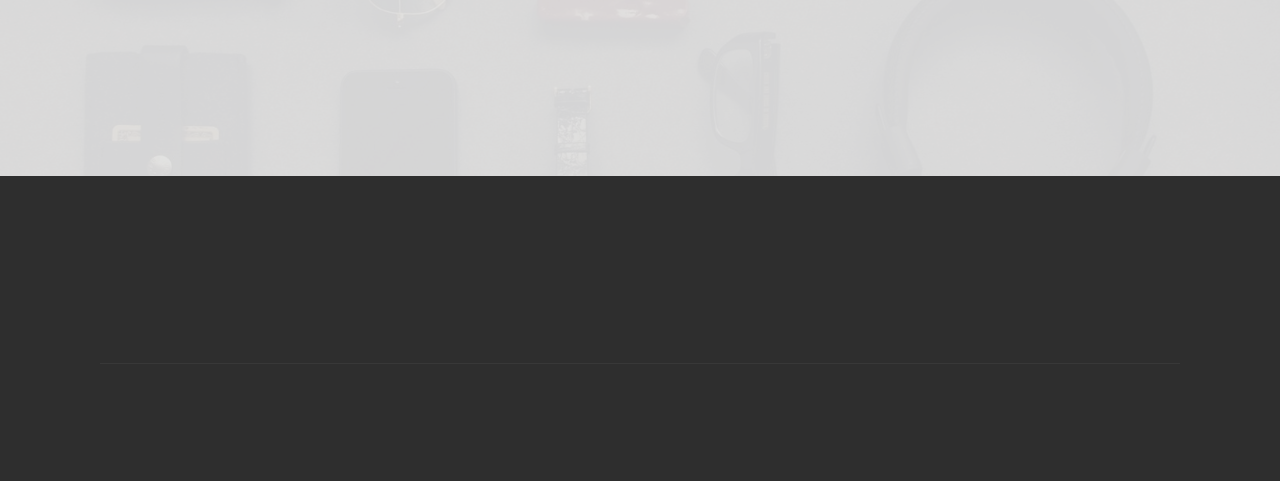
==== commit 71a741b4: "setup insta..." ====
--- a/index.html
+++ b/index.html
@@ -19,6 +19,8 @@
   <link rel="stylesheet" href="assets/dropdown/css/style.css">
   <link rel="stylesheet" href="assets/animatecss/animate.min.css">
   <link rel="stylesheet" href="assets/socicon/css/styles.css">
+  <link rel="stylesheet" href="assets/style.css">
+  <link rel="stylesheet" href="assets/slick.css">
   <link rel="stylesheet" href="assets/theme/css/style.css">
   <link rel="stylesheet" href="assets/gallery/style.css">
   <link rel="stylesheet" href="assets/mobirise/css/mbr-additional.css" type="text/css">
@@ -80,7 +82,7 @@
     </nav>
 </section>
 
-<section class="engine"><a href="https://mobirise.co/n">bootstrap modal popup</a></section><section class="cid-qGtAOF19Nb mbr-fullscreen mbr-parallax-background" id="header2-0">
+<section class="engine"><a href="https://mobirise.co/n">bootstrap modal form</a></section><section class="cid-qGtAOF19Nb mbr-fullscreen mbr-parallax-background" id="header2-0">
 
     
 
@@ -669,6 +671,22 @@
         <div class="media-container-row title">
             <div class="col-12 col-md-8">
                 <div class="mbr-section-btn align-center"><a class="btn btn-primary display-4" href="http://bit.ly/apoiar-capiconf-18" target="_blank">QUERO APOIAR O EVENTO</a></div>
+            </div>
+        </div>
+    </div>
+</section>
+
+<section class="mbr-instagram-feed" data-rows="2" data-per-row-slider="" data-spacing="5" data-full-width="" data-token="6930960227.727bfe1.8b0093dac3a743ca88c99b6447cdec71" data-per-row-grid="4" id="instagram-feed-block-2p" data-rv-view="89" style="background-image: url(assets/images/mbr-1642x1080.jpg); padding-top: 40px; padding-bottom: 40px;">
+    <div class="mbr-overlay" style="opacity: 0.7; background-color: rgb(50, 50, 50);">
+    </div>
+    <div class="container container_toggle">
+        <div class="row">
+            <div class="col">
+                <div class="inst">
+                    <h1 class="inst__title align-center mbr-fonts-style display-2">Instagram Feed</h1>
+                    <div class="inst__content"></div>
+                    <div class="inst__more mbr-section-btn align-center" buttons="0"><a class="btn btn-md btn-primary display-4" href="#" data-max-id="1693140414254670919_6930960227">VER MAIS</a></div>
+                </div>
             </div>
         </div>
     </div>
@@ -751,13 +769,15 @@
   <script src="assets/smoothscroll/smooth-scroll.js"></script>
   <script src="assets/dropdown/js/script.min.js"></script>
   <script src="assets/touchswipe/jquery.touch-swipe.min.js"></script>
-  <script src="assets/parallax/jarallax.min.js"></script>
+  <script src="assets/viewportchecker/jquery.viewportchecker.js"></script>
   <script src="assets/countdown/jquery.countdown.min.js"></script>
   <script src="assets/masonry/masonry.pkgd.min.js"></script>
   <script src="assets/imagesloaded/imagesloaded.pkgd.min.js"></script>
   <script src="assets/bootstrapcarouselswipe/bootstrap-carousel-swipe.js"></script>
   <script src="assets/vimeoplayer/jquery.mb.vimeo_player.js"></script>
-  <script src="assets/viewportchecker/jquery.viewportchecker.js"></script>
+  <script src="assets/parallax/jarallax.min.js"></script>
+  <script src="assets/index.js"></script>
+  <script src="assets/slick.min.js"></script>
   <script src="assets/theme/js/script.js"></script>
   <script src="assets/gallery/player.min.js"></script>
   <script src="assets/gallery/script.js"></script>
--- a/assets/style.css
+++ b/assets/style.css
@@ -0,0 +1,200 @@
+.mbr-instagram-feed {
+  position: relative; }
+
+.inst {
+  width: 100%;
+  margin: 0 auto;
+  position: relative; }
+  @media (max-width: 768px) {
+    .inst {
+      width: 100%; } }
+  .inst__login-block p {
+    text-align: center; }
+  .inst__title {
+    padding-bottom: 1rem;
+    margin-bottom: 1.5rem;
+    line-height: 1.3; }
+  .inst__content {
+    margin-bottom: 10px; }
+  .inst__more {
+    margin-top: 20px; }
+  .inst__login-button {
+    transition: all .2s linear;
+    padding: 0 10px 0 80px;
+    display: block;
+    position: relative;
+    text-decoration: none;
+    color: white;
+    background: #cc0055;
+    font-size: 18px;
+    line-height: 60px;
+    height: 60px;
+    border-radius: 2px;
+    width: 400px;
+    margin: 0 auto; }
+    .inst__login-button:hover, .inst__login-button:focus {
+      background: #990040;
+      text-decoration: none;
+      color: white; }
+    .inst__login-button:before {
+      content: "\f16d";
+      display: block;
+      position: absolute;
+      font-family: "FontAwesome";
+      width: 60px;
+      height: 60px;
+      line-height: 60px;
+      top: 0;
+      left: 0;
+      text-align: center;
+      background: rgba(0, 0, 0, 0.1);
+      border-radius: 2px 0 0 2px; }
+  .inst__loader-wrapper {
+    position: absolute;
+    width: 100%;
+    height: 100%;
+    background: white;
+    opacity: 0.8;
+    top: 0;
+    left: 0; }
+  .inst__loader {
+    width: 100px;
+    height: 100px;
+    border-radius: 100%;
+    position: relative;
+    margin: 0 auto;
+    top: 50%;
+    transform: translateY(-50%); }
+    .inst__loader span {
+      display: inline-block;
+      width: 20px;
+      height: 20px;
+      border-radius: 100%;
+      background-color: #ff4488;
+      margin: 35px 5px;
+      opacity: 0; }
+      .inst__loader span:nth-child(1) {
+        animation: opacitychange 1s ease-in-out infinite; }
+      .inst__loader span:nth-child(2) {
+        animation: opacitychange 1s ease-in-out 0.33s infinite; }
+      .inst__loader span:nth-child(3) {
+        animation: opacitychange 1s ease-in-out 0.66s infinite; }
+
+@keyframes opacitychange {
+  0%, 100% {
+    opacity: 0; }
+  60% {
+    opacity: 1; } }
+  .inst__account {
+    margin-bottom: 20px; }
+  .inst__avatar {
+    float: left;
+    margin-right: -50px;
+    height: 50px; }
+    .inst__avatar img {
+      height: 100%;
+      border-radius: 50%;
+      border: 1px solid rgba(0, 0, 0, 0.0975); }
+  .inst__link {
+    float: right;
+    padding: 12px 10px 10px 0;
+    padding-left: 60px;
+    width: 100%;
+    overflow-x: hidden; }
+    .inst__link a {
+      text-decoration: none;
+      height: 50px;
+      line-height: 16px; }
+  .inst__images .slick-frame {
+    visibility: hidden; }
+  .inst__images .slick-frame.slick-initialized {
+    visibility: visible; }
+  .inst__images .slick-arrow {
+    text-indent: -9999px;
+    position: absolute;
+    width: 50px;
+    height: 50px;
+    line-height: 50px;
+    margin: 0;
+    padding: 0;
+    outline: none !important;
+    top: 50%;
+    transform: translateY(-50%);
+    z-index: 10;
+    cursor: pointer;
+    border: none;
+    background: transparent; }
+    .inst__images .slick-arrow:before {
+      transition: all .2s linear;
+      display: block;
+      position: absolute;
+      top: 0;
+      left: 0;
+      width: 100%;
+      height: 100%;
+      font-family: "MobiriseIcons" !important;
+      text-indent: 0;
+      color: white;
+      font-size: 1.5rem;
+      cursor: pointer;
+      border: 2px solid #fff;
+      border-radius: 50%;
+      opacity: 0;
+      background: rgba(0, 0, 0, 0.5); }
+    .inst__images .slick-arrow:hover:before {
+      opacity: 1 !important;
+      background: #1b1b1b !important; }
+    .inst__images .slick-arrow.slick-prev {
+      left: 15px; }
+      .inst__images .slick-arrow.slick-prev:before {
+        content: "\e943"; }
+    .inst__images .slick-arrow.slick-next {
+      right: 15px; }
+      .inst__images .slick-arrow.slick-next:before {
+        content: "\e966"; }
+  .inst__images:hover .slick-arrow:before {
+    opacity: .5; }
+  .inst__error {
+    padding: 10px;
+    background: pink;
+    border: 1px solid deeppink;
+    color: red;
+    border-radius: 3px; }
+
+.inst-card {
+  position: relative; }
+  .inst-card:hover .inst-card__info {
+    opacity: 1; }
+  .inst-card__link {
+    display: block;
+    background-size: cover;
+    background-position: center;
+    width: 100%;
+    height: 100%; }
+  .inst-card__info {
+    transition: opacity .2s linear;
+    opacity: 0;
+    display: block;
+    position: relative;
+    top: -100%;
+    left: 0;
+    width: 100%;
+    height: 100%;
+    background: rgba(0, 0, 0, 0.8); }
+  .inst-card__info-inner {
+    width: 100%;
+    display: block;
+    margin: 0;
+    padding: 0;
+    position: absolute;
+    top: 50%;
+    transform: translateY(-50%);
+    text-align: center;
+    color: white;
+    font-size: 16px; }
+  .inst-card__likes span {
+    font-size: 20px;
+    color: lightcoral; }
+  .inst-card__comments span {
+    font-size: 20px;
+    color: lightskyblue; }
--- a/assets/mobirise/css/mbr-additional.css
+++ b/assets/mobirise/css/mbr-additional.css
@@ -2289,6 +2289,9 @@
   padding-bottom: 60px;
   background-color: #ffffff;
 }
+#instagram-feed-block-2p .inst__title {
+  color: #ffffff;
+}
 .cid-qGG3DWCQJU {
   padding-top: 60px;
   padding-bottom: 60px;
